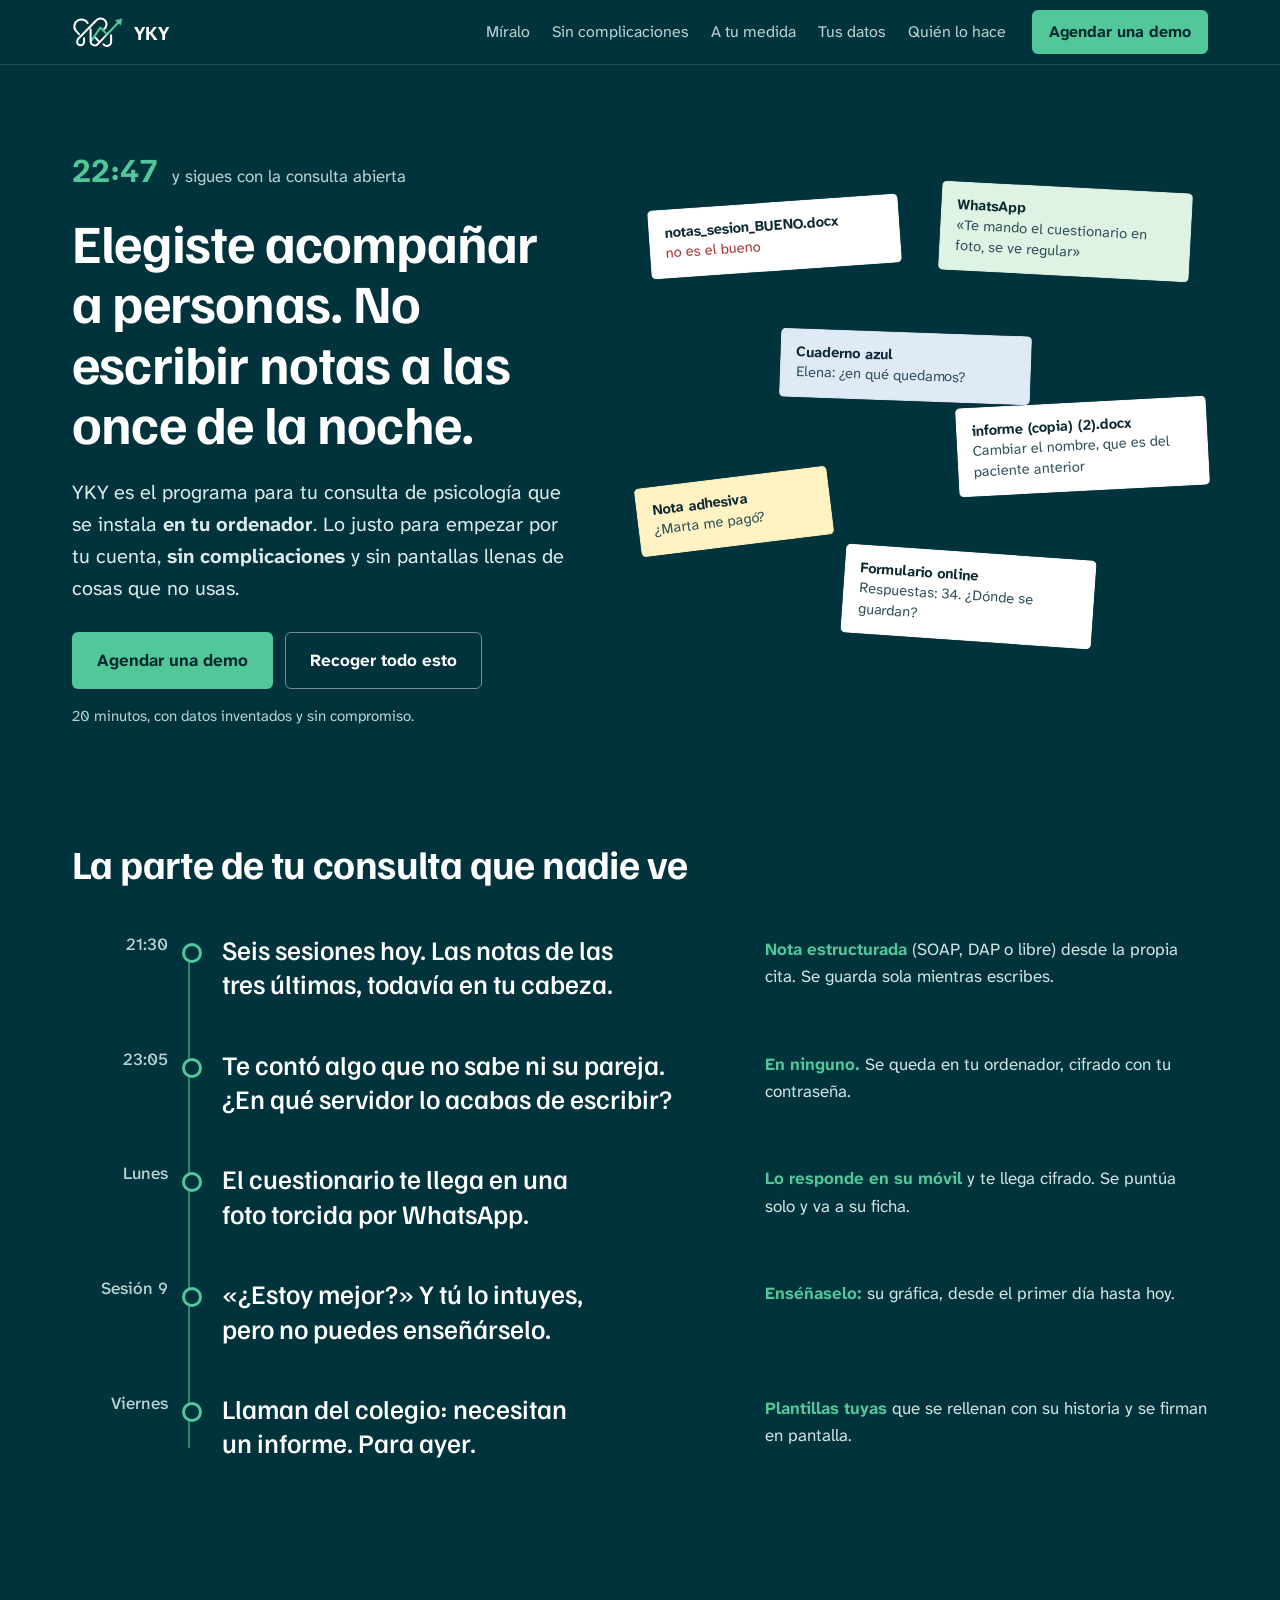
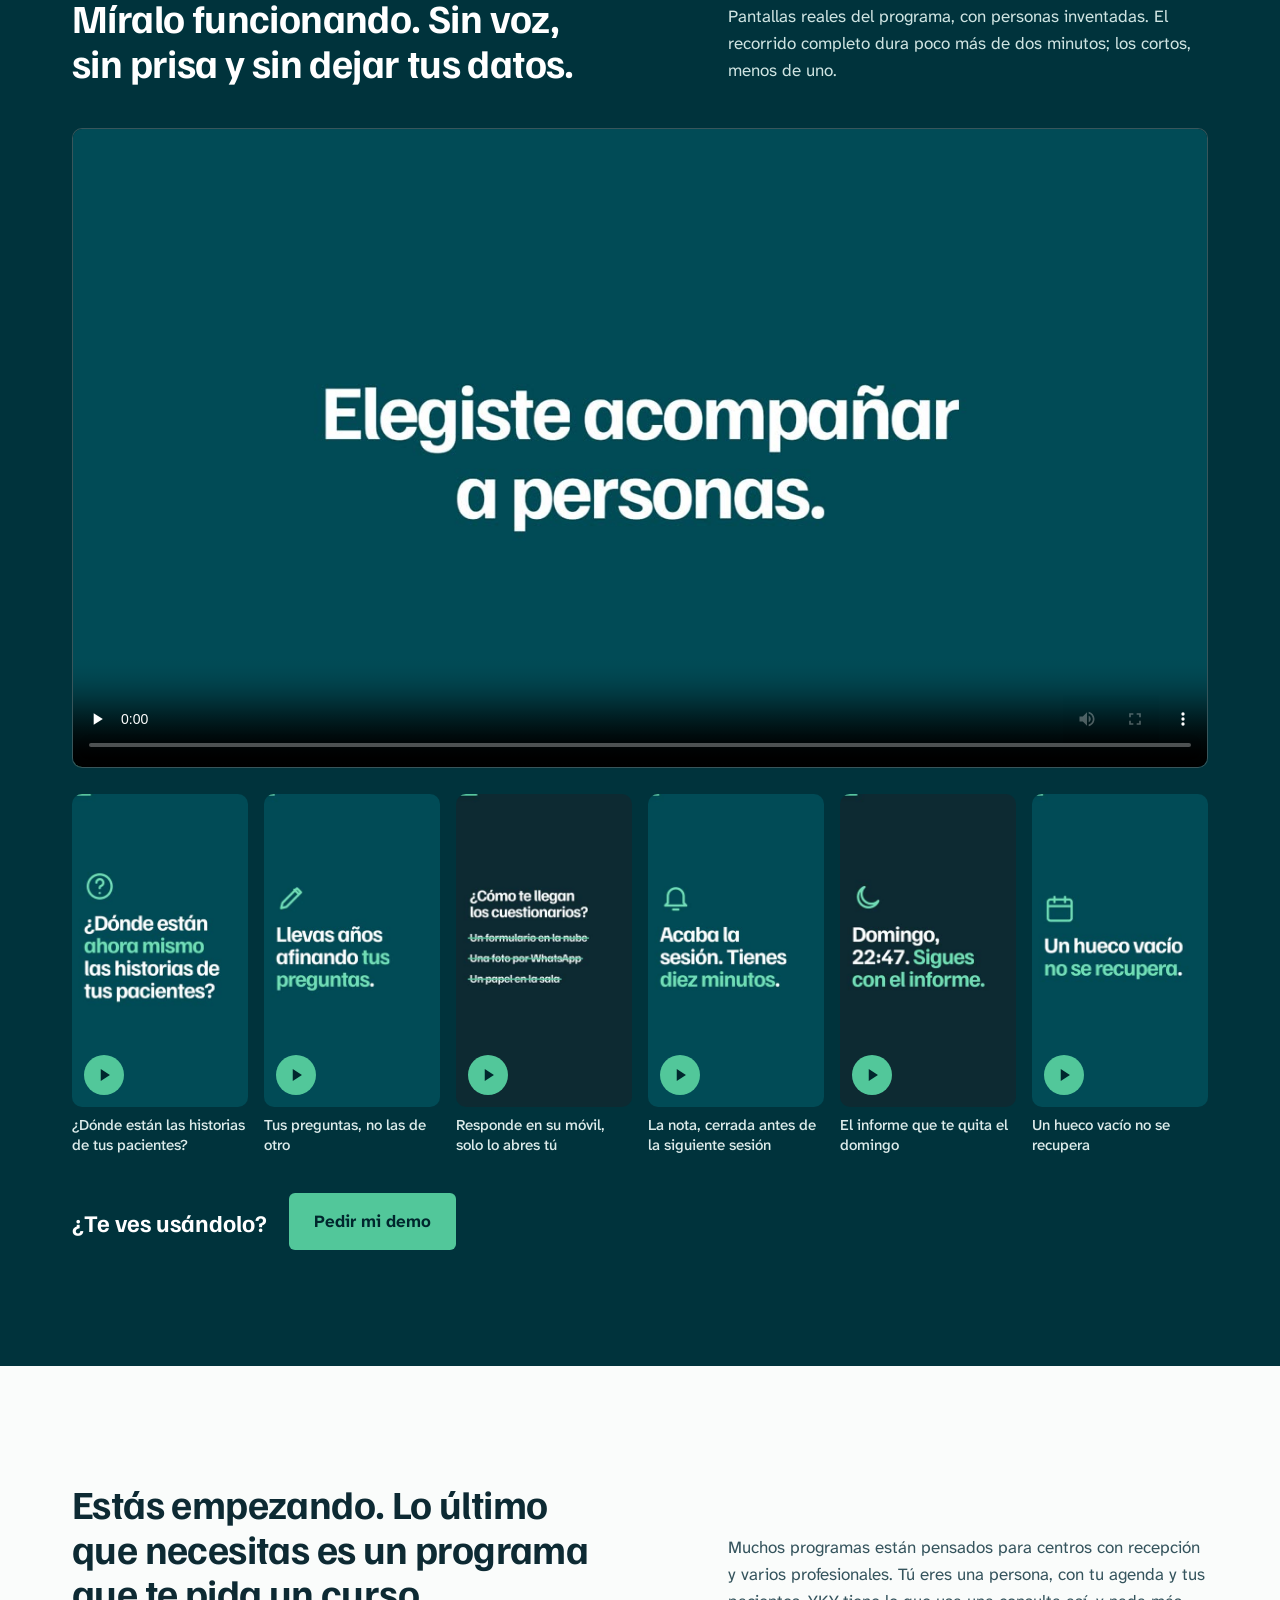
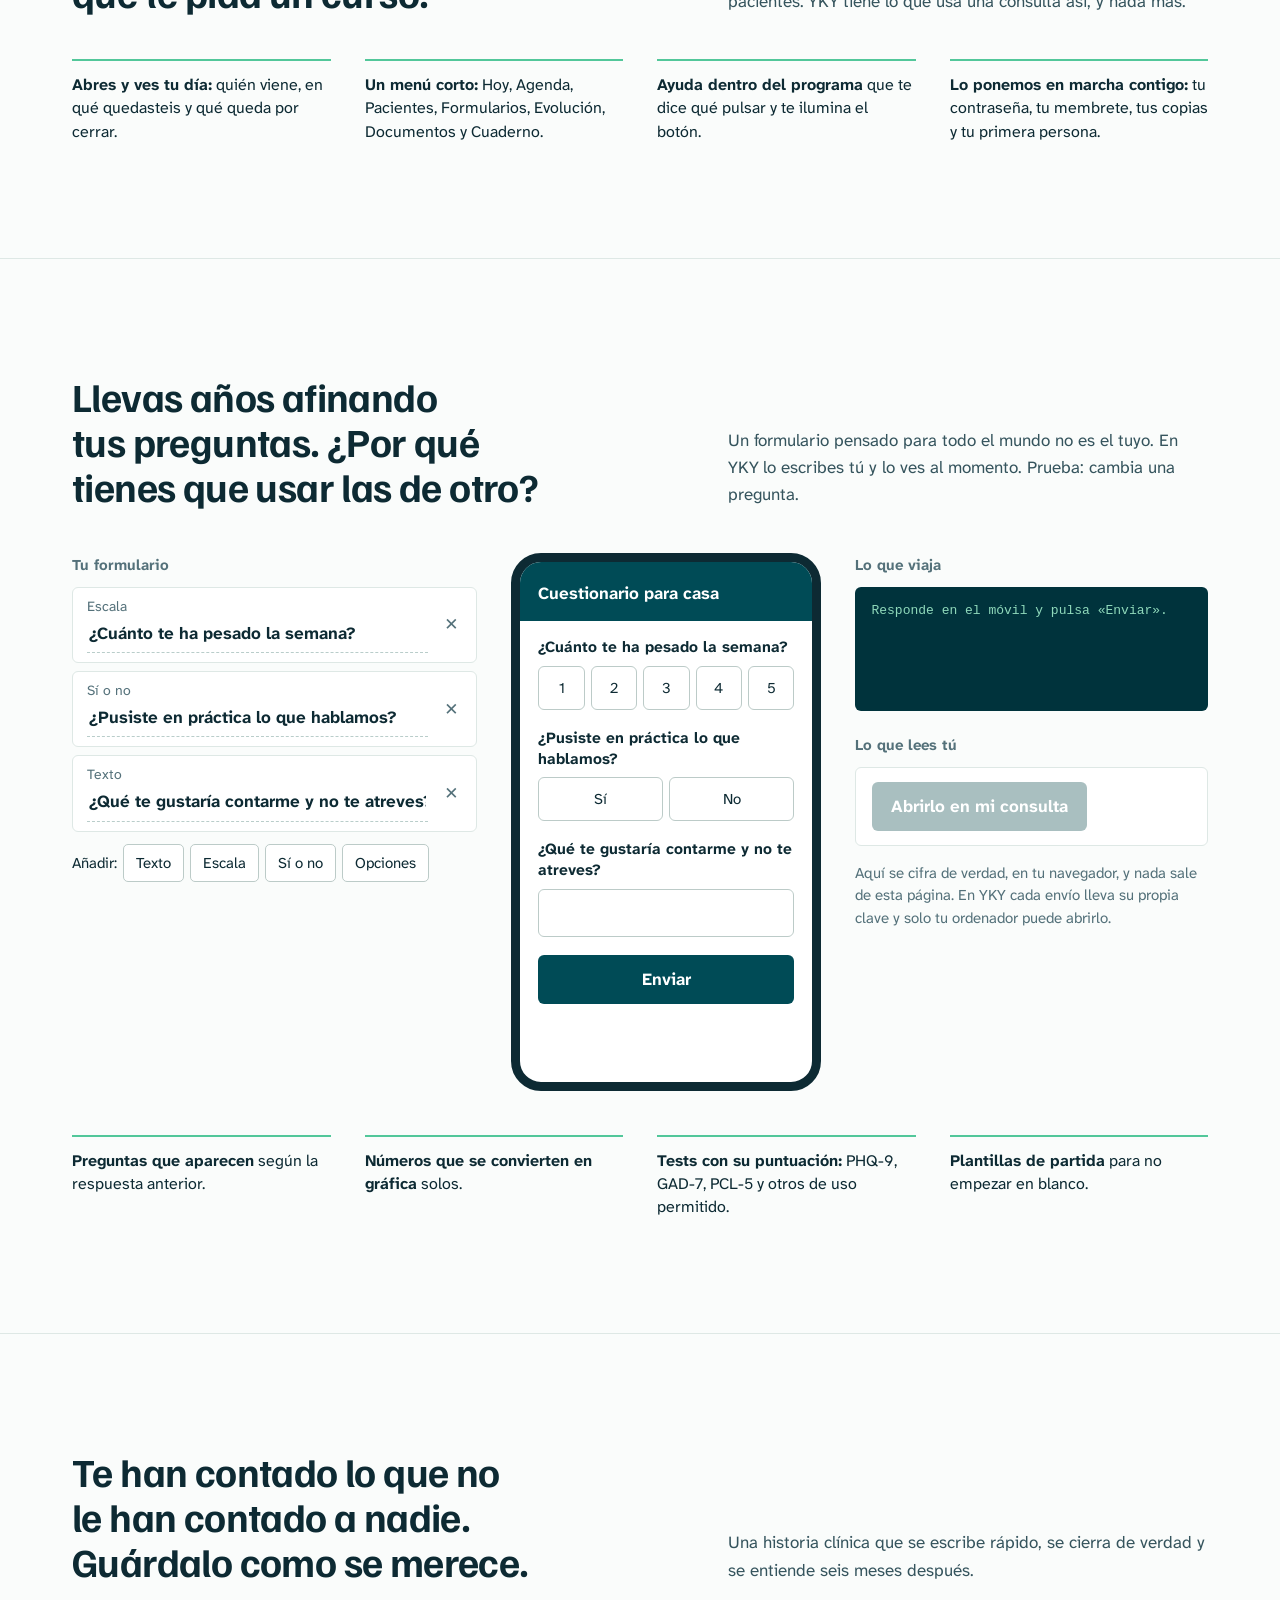
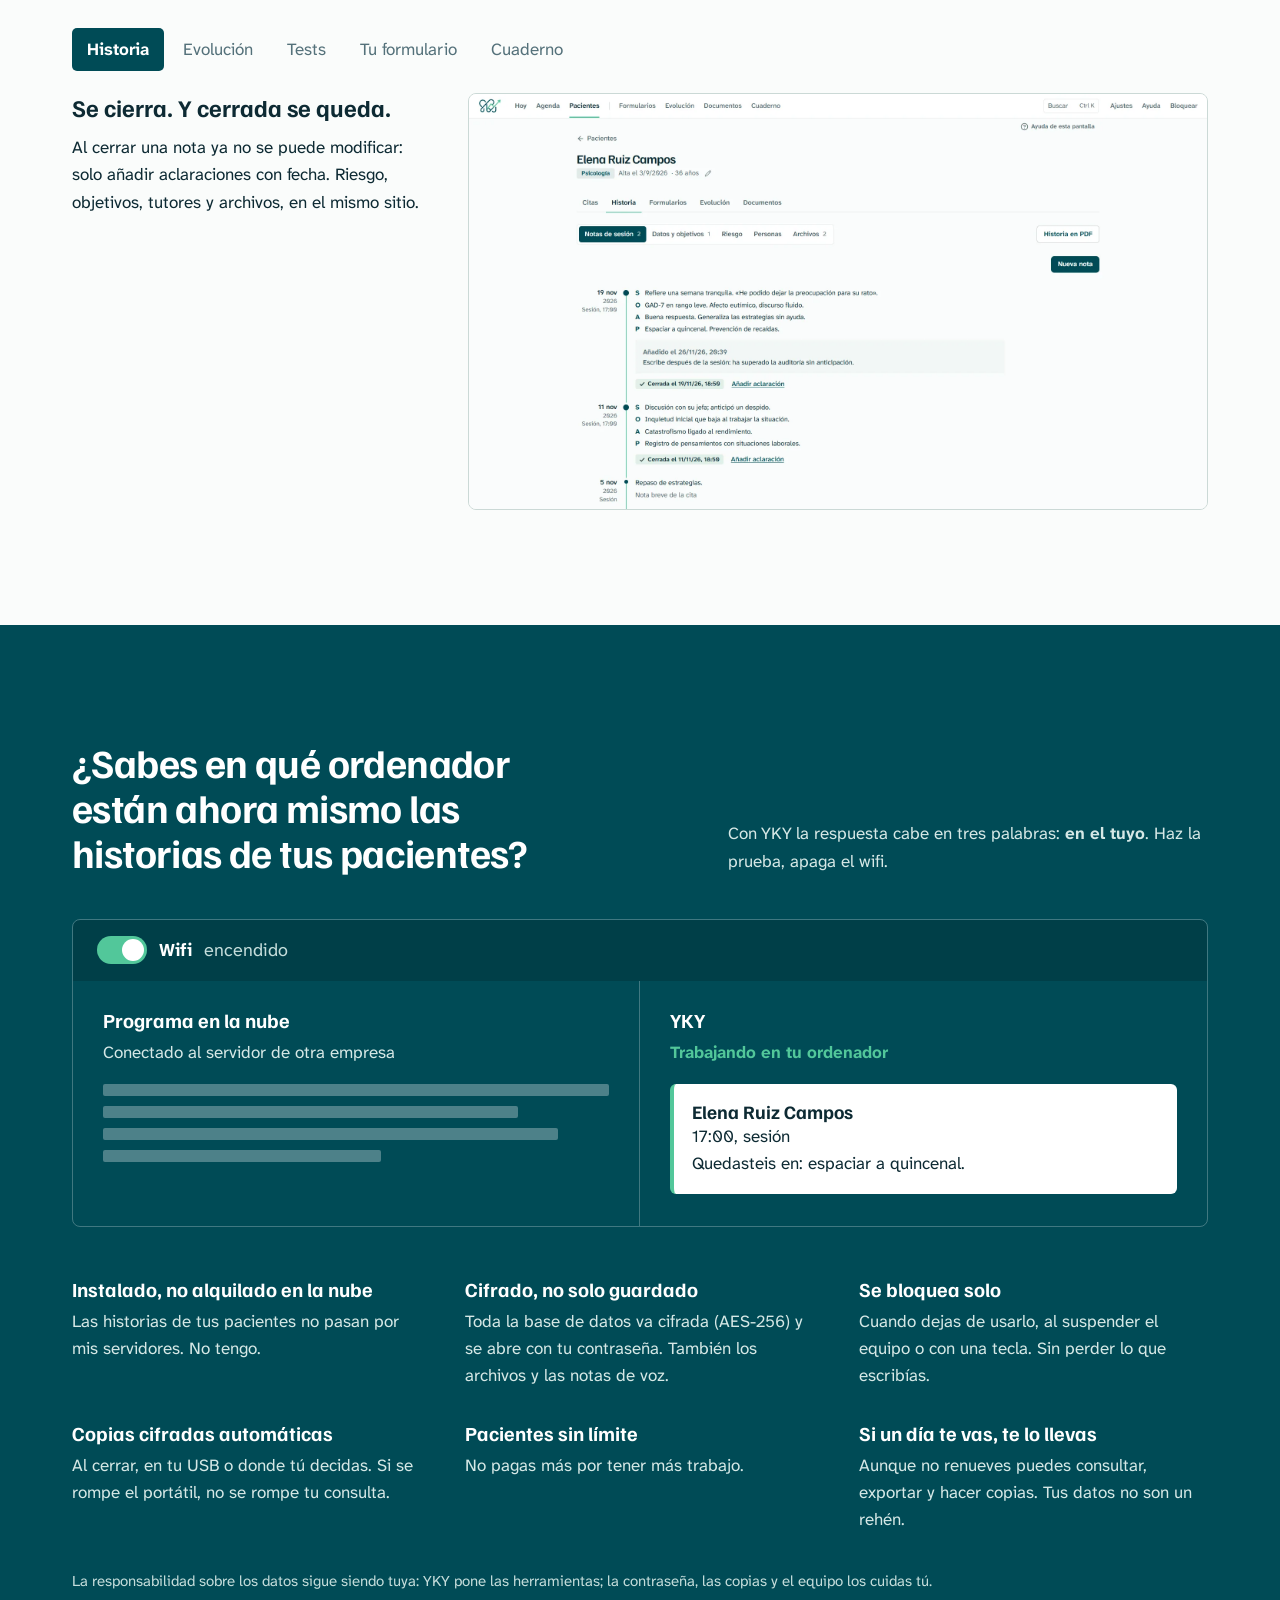
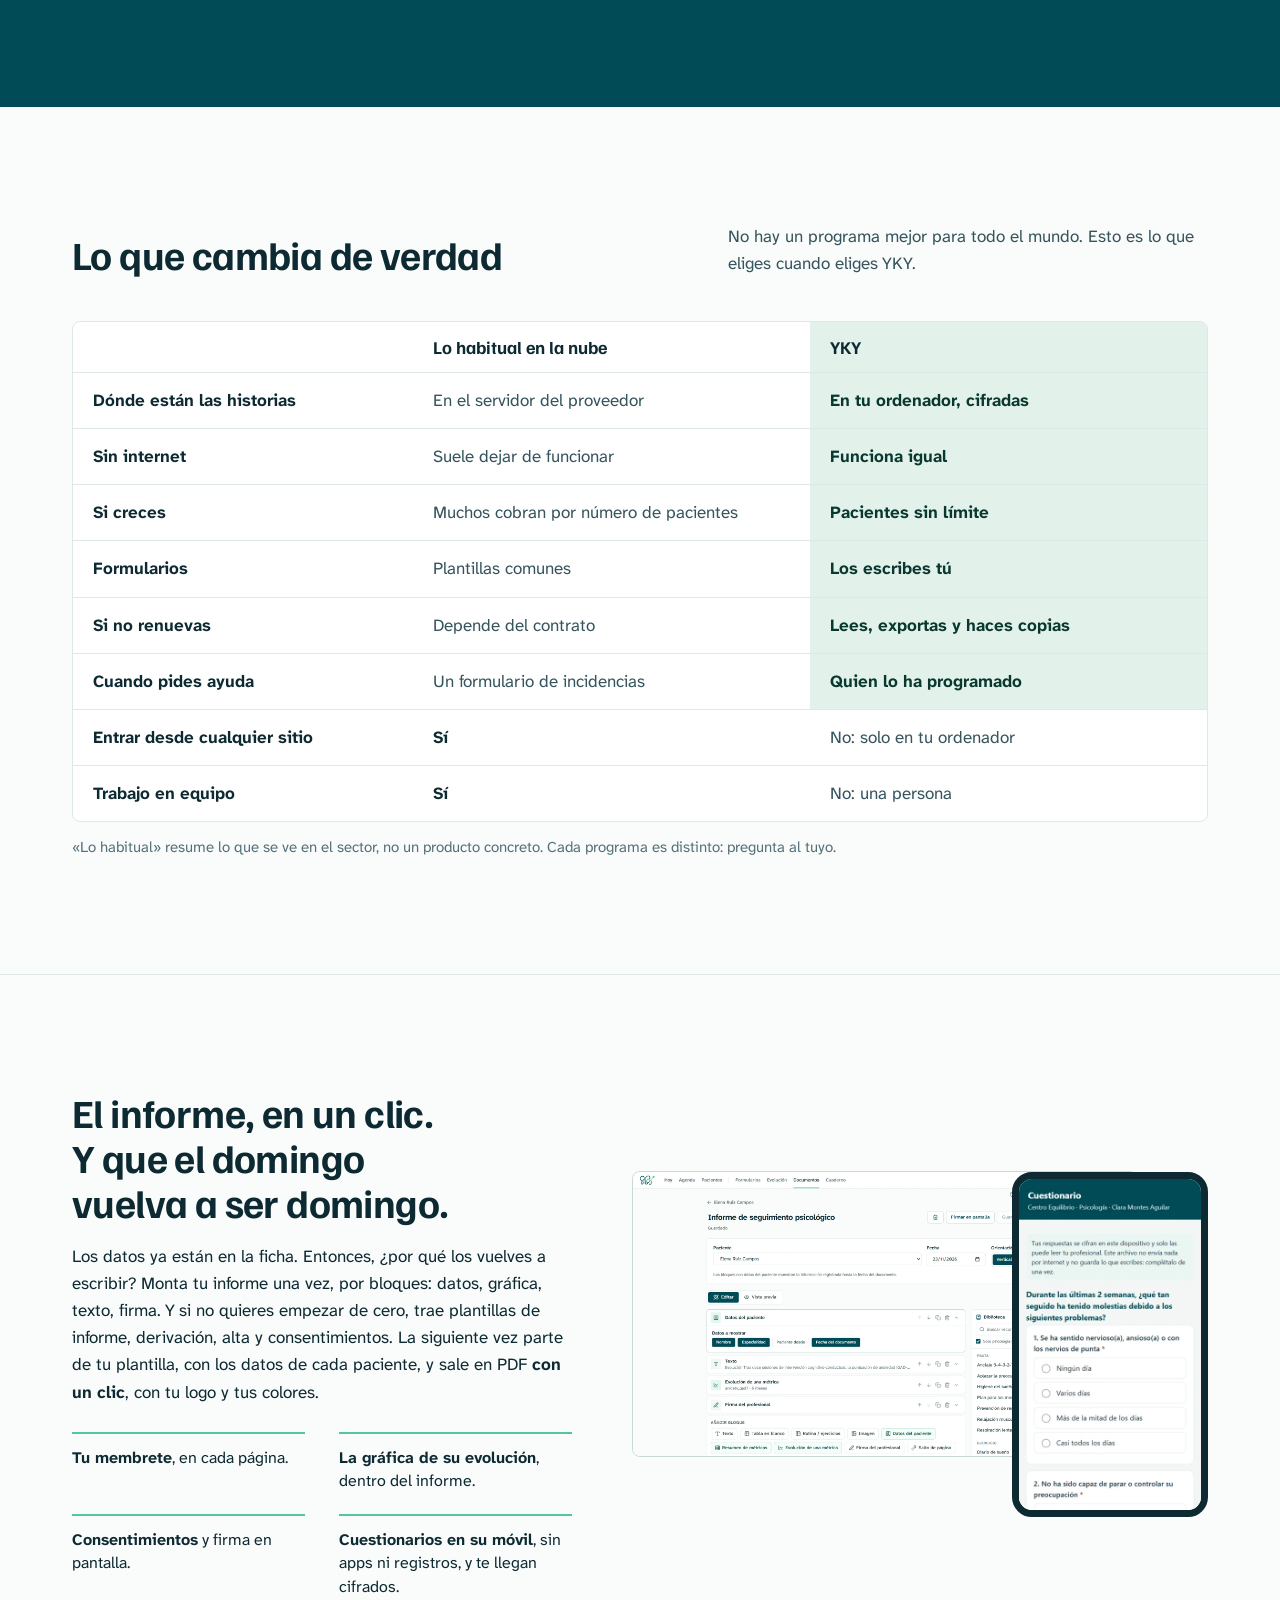
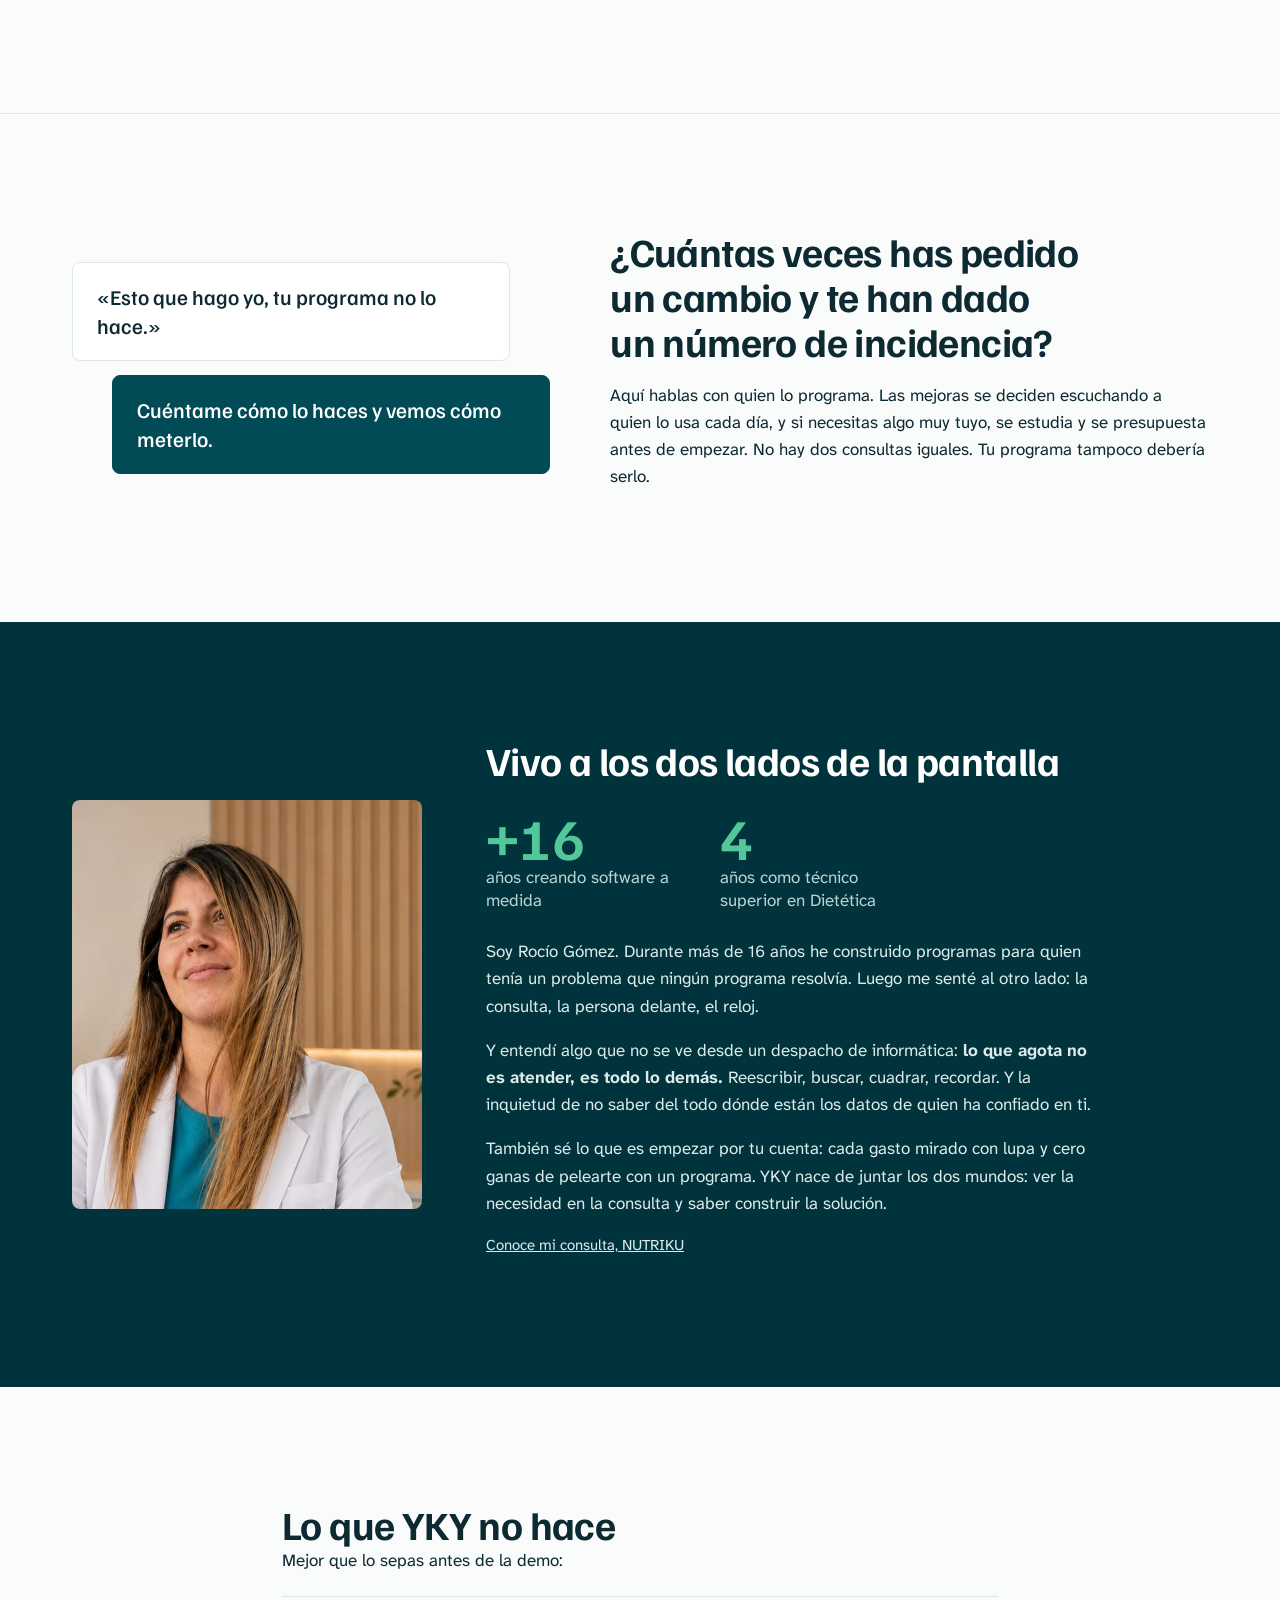
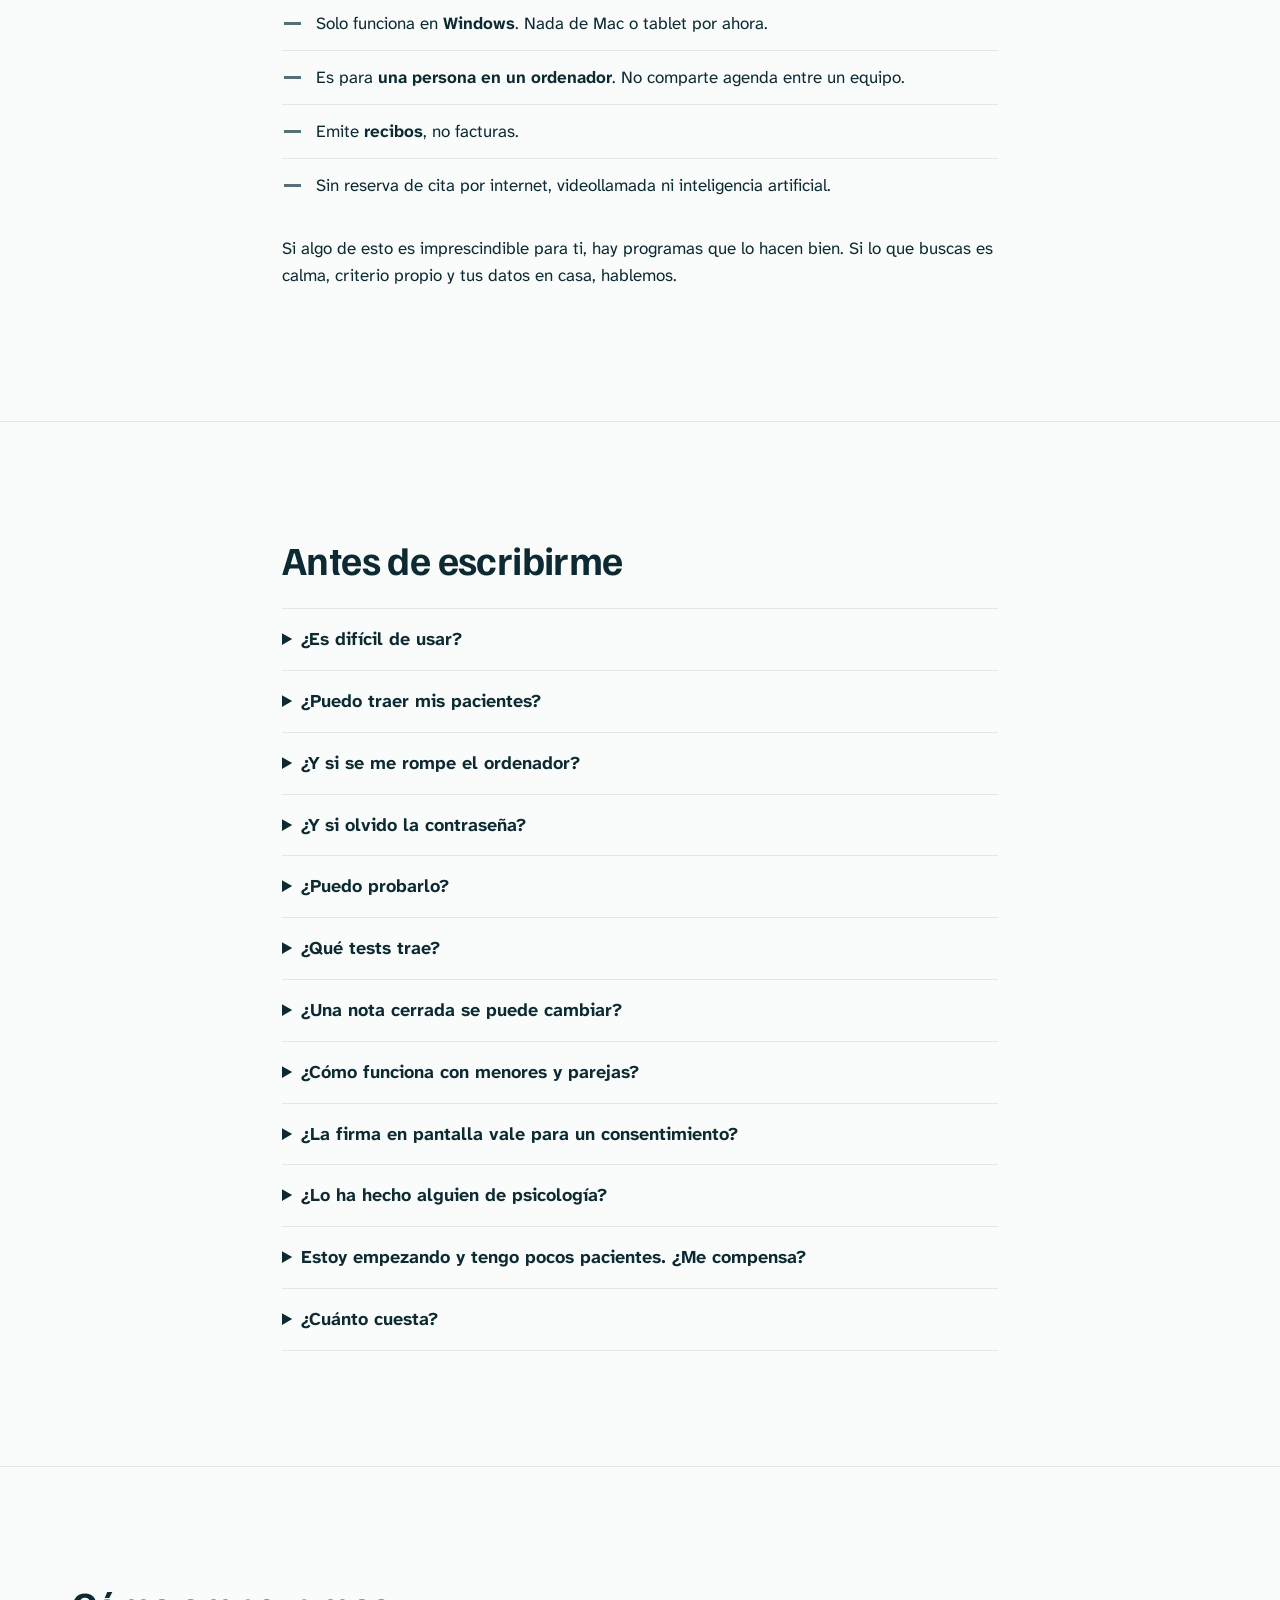
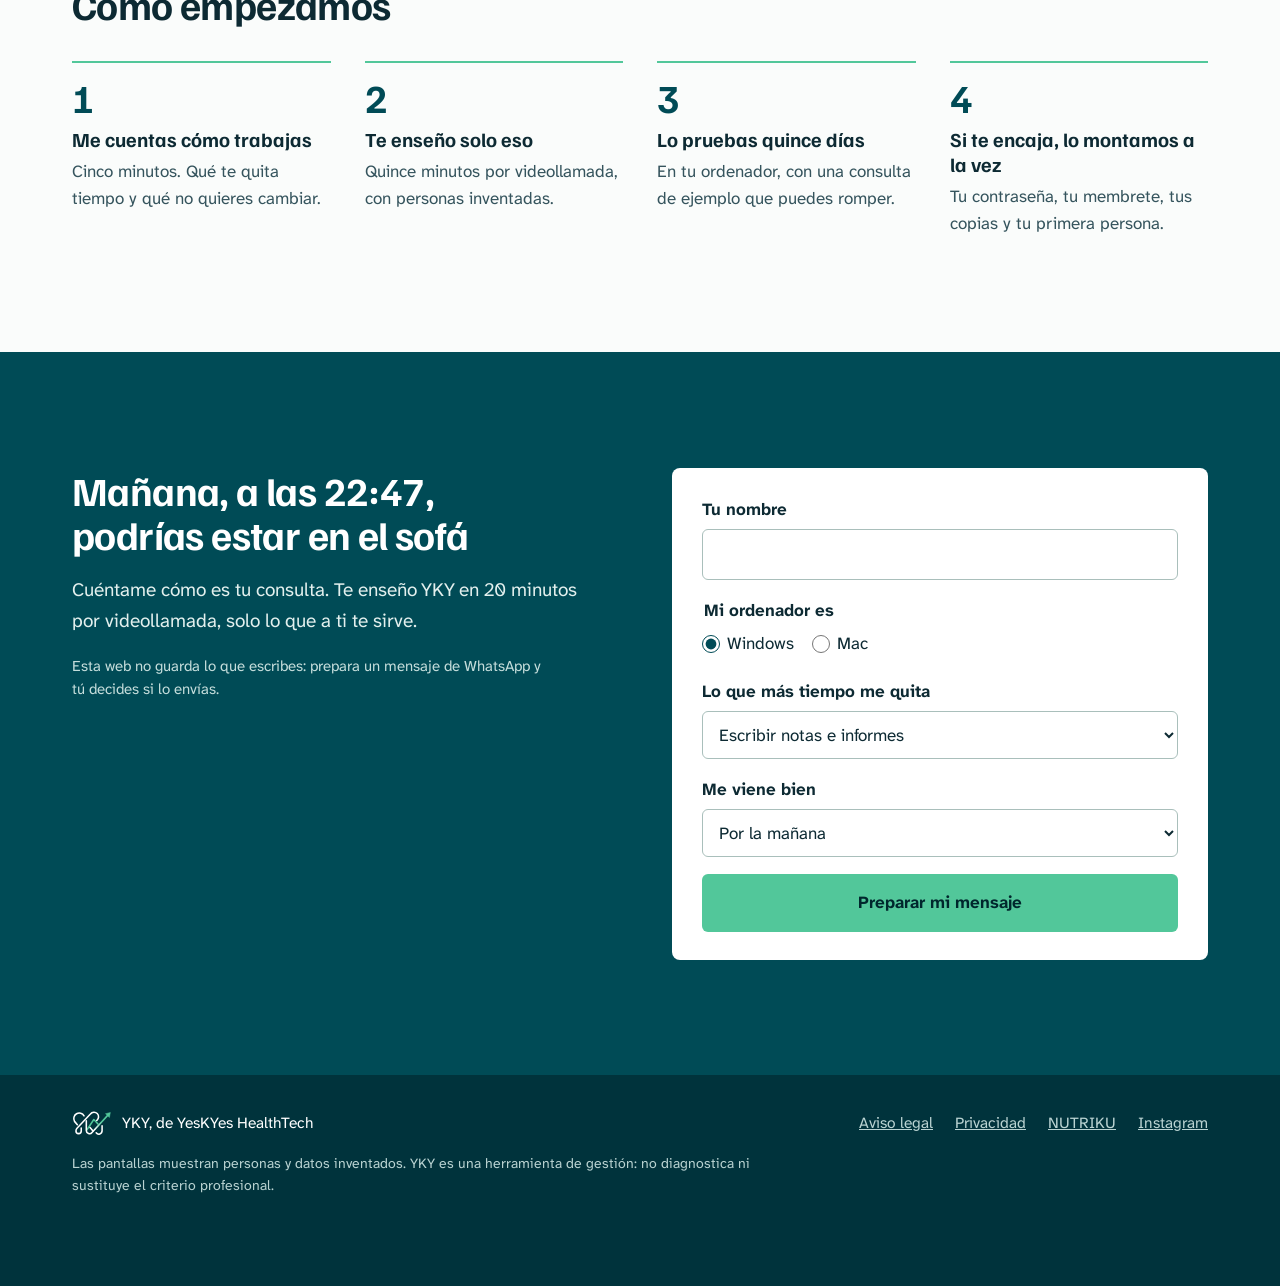
==== index.html @ de382605 "Web de YKY para psicología (oculta a buscadores hasta validarla) Co-Authored-By: Claude Opus 5.5 <no" ====
<!doctype html>
<html lang="es" data-esp="psicologia">
<head>
<meta charset="utf-8">
<meta name="viewport" content="width=device-width, initial-scale=1, viewport-fit=cover">
<title>YKY · Programa sencillo para tu consulta de psicología, en tu ordenador</title>
<meta name="description" content="Para psicólogas y psicólogos que empiezan su consulta por su cuenta: agenda, historia clínica, tests, cuestionarios para casa e informes, sin complicaciones. Cifrado en tu ordenador, sin nube. Mira los vídeos y pide una demo.">
<meta name="robots" content="noindex,nofollow"><!-- Quitar al publicar -->
<meta name="theme-color" content="#00333C">
<meta property="og:type" content="website">
<meta property="og:locale" content="es_ES">
<meta property="og:title" content="Elegiste acompañar a personas. No escribir notas a las once de la noche.">
<meta property="og:description" content="El programa sencillo para tu consulta de psicología: en tu ordenador, cifrado y sin nube.">
<meta property="og:image" content="https://yky.nutriku.com/img/compartir.png">
<meta property="og:image:width" content="1200"><meta property="og:image:height" content="630">
<meta name="twitter:card" content="summary_large_image">
<link rel="icon" href="img/icono.svg">
<link rel="preload" href="fonts/familjen.woff2" as="font" type="font/woff2" crossorigin>
<link rel="stylesheet" href="estilo.css">
</head>
<body>
<a class="salta" href="#contenido">Ir al contenido</a>

<header class="barra">
  <div class="ancho">
    <a class="marca" href="#inicio" aria-label="YKY, inicio"><img src="img/marca-clara.svg" alt="" width="52" height="31"><span>YKY</span></a>
    <nav aria-label="Secciones"><a href="#videos">Míralo</a><a href="#sencillo">Sin complicaciones</a><a href="#formularios">A tu medida</a><a href="#datos">Tus datos</a><a href="#quien">Quién lo hace</a></nav>
    <a class="boton menta" href="#demo">Agendar una demo</a>
  </div>
</header>

<main id="contenido">

<section class="noche" id="inicio">
  <div class="ancho inicio">
    <div class="inicio-texto">
      <p class="hora"><time>22:47</time> <span>y sigues con la consulta abierta</span></p>
      <h1>Elegiste acompañar a personas. No escribir notas a las once de la noche.</h1>
      <p class="entrada">YKY es el programa para tu consulta de psicología que se instala <strong>en tu ordenador</strong>. Lo justo para empezar por tu cuenta, <strong>sin complicaciones</strong> y sin pantallas llenas de cosas que no usas.</p>
      <div class="acciones"><a class="boton menta grande" href="#demo">Agendar una demo</a><button class="boton linea grande" type="button" id="recoger">Recoger todo esto</button></div>
      <p class="nota">20 minutos, con datos inventados y sin compromiso.</p>
    </div>
    <div class="mesa-noche" id="mesaNoche">
      <div class="papel p1"><b>notas_sesion_BUENO.docx</b><i>no es el bueno</i></div>
      <div class="papel p2"><b>WhatsApp</b>«Te mando el cuestionario en foto, se ve regular»</div>
      <div class="papel p3"><b>Cuaderno azul</b>Elena: ¿en qué quedamos?</div>
      <div class="papel p4"><b>informe (copia) (2).docx</b>Cambiar el nombre, que es del paciente anterior</div>
      <div class="papel p5"><b>Nota adhesiva</b>¿Marta me pagó?</div>
      <div class="papel p6"><b>Formulario online</b>Respuestas: 34. ¿Dónde se guardan?</div>
      <figure class="ventana"><img src="img/hoy.webp" width="1920" height="1080" alt="Pantalla Hoy de YKY: las citas del día, lo último que contó la paciente, en qué quedasteis y lo que queda por cerrar"></figure>
    </div>
  </div>
</section>

<section class="noche dos" id="problemas">
  <div class="ancho">
    <h2>La parte de tu consulta que nadie ve</h2>
    <ol class="hilo" id="hilo"></ol>
  </div>
</section>

<section class="noche dos" id="videos">
  <div class="ancho">
    <div class="cab"><h2>Míralo funcionando. Sin voz, sin prisa y sin dejar tus datos.</h2>
    <p>Pantallas reales del programa, con personas inventadas. El recorrido completo dura poco más de dos minutos; los cortos, menos de uno.</p></div>
    <figure class="cine"><video id="cine" controls playsinline preload="none" poster="video/completo.jpg" src="video/completo.mp4"></video></figure>
    <div class="cortos" id="cortos"></div>
    <p class="pide"><span>¿Te ves usándolo?</span> <a class="boton menta grande" href="#demo">Pedir mi demo</a></p>
  </div>
</section>

<section class="dia" id="sencillo">
  <div class="ancho">
    <div class="cab"><h2>Estás empezando. Lo último que necesitas es un programa que te pida un curso.</h2>
    <p>Muchos programas están pensados para centros con recepción y varios profesionales. Tú eres una persona, con tu agenda y tus pacientes. YKY tiene lo que usa una consulta así, y nada más.</p></div>
    <ul class="hechos"><li><strong>Abres y ves tu día:</strong> quién viene, en qué quedasteis y qué queda por cerrar.</li><li><strong>Un menú corto:</strong> Hoy, Agenda, Pacientes, Formularios, Evolución, Documentos y Cuaderno.</li><li><strong>Ayuda dentro del programa</strong> que te dice qué pulsar y te ilumina el botón.</li><li><strong>Lo ponemos en marcha contigo:</strong> tu contraseña, tu membrete, tus copias y tu primera persona.</li></ul>
  </div>
</section>

<section class="dia borde" id="formularios">
  <div class="ancho">
    <div class="cab"><h2>Llevas años afinando tus preguntas. ¿Por qué tienes que usar las de otro?</h2>
    <p>Un formulario pensado para todo el mundo no es el tuyo. En YKY lo escribes tú y lo ves al momento. Prueba: cambia una pregunta.</p></div>
    <div class="taller">
      <div class="editor">
        <p class="rotulo">Tu formulario</p>
        <div id="campos"></div>
        <div class="anadir"><span>Añadir:</span><button type="button" data-tipo="texto">Texto</button><button type="button" data-tipo="escala">Escala</button><button type="button" data-tipo="sino">Sí o no</button><button type="button" data-tipo="opciones">Opciones</button></div>
      </div>
      <div class="movil"><div class="movil-in"><p class="movil-cab">Cuestionario para casa</p><form id="previa"></form></div></div>
      <div class="codigo">
        <p class="rotulo">Lo que viaja</p>
        <pre id="cifrado" aria-live="polite">Responde en el móvil y pulsa «Enviar».</pre>
        <p class="rotulo">Lo que lees tú</p>
        <div id="abierto" class="abierto"></div>
        <p class="nota">Aquí se cifra de verdad, en tu navegador, y nada sale de esta página. En YKY cada envío lleva su propia clave y solo tu ordenador puede abrirlo.</p>
      </div>
    </div>
    <ul class="hechos"><li><strong>Preguntas que aparecen</strong> según la respuesta anterior.</li><li><strong>Números que se convierten en gráfica</strong> solos.</li><li><strong>Tests con su puntuación:</strong> PHQ-9, GAD-7, PCL-5 y otros de uso permitido.</li><li><strong>Plantillas de partida</strong> para no empezar en blanco.</li></ul>
  </div>
</section>

<section class="dia borde solo" id="nutricion" data-para="nutricion" hidden>
  <div class="ancho">
    <div class="cab"><h2>En esa casa se cocina una vez. Tu pauta no puede exigir cuatro cenas.</h2>
    <p>Por buena que sea, si obliga a cocinar aparte, dura dos semanas. YKY hace el menú para quien tienes delante <em>y para quien se sienta a su mesa</em>. Quita y pon comensales.</p></div>
    <div class="mesa">
      <div class="mesa-izq">
        <div class="platos" id="platos" role="tablist" aria-label="Cena"></div>
        <h3 id="platoNombre"></h3>
        <div id="comensales" class="comensales"></div>
      </div>
      <div class="mesa-der"><p class="rotulo">Hay que preparar</p><p class="total" id="total" aria-live="polite"></p><ul id="compra" class="compra"></ul><p class="nota">Raciones calculadas por YKY en la consulta de demostración. La variante cambia solo la proteína.</p></div>
    </div>
    <div class="pestanas" data-grupo="nutri"></div>
  </div>
</section>

<section class="dia borde solo" id="psicologia" data-para="psicologia">
  <div class="ancho">
    <div class="cab"><h2>Te han contado lo que no le han contado a nadie. Guárdalo como se merece.</h2>
    <p>Una historia clínica que se escribe rápido, se cierra de verdad y se entiende seis meses después.</p></div>
    <div class="pestanas" data-grupo="psico"></div>
  </div>
</section>

<section class="sello" id="datos">
  <div class="ancho">
    <div class="cab"><h2>¿Sabes en qué ordenador están ahora mismo las historias de tus pacientes?</h2>
    <p>Con YKY la respuesta cabe en tres palabras: <strong>en el tuyo</strong>. Haz la prueba, apaga el wifi.</p></div>
    <div class="wifi" id="wifi" data-on="1">
      <button type="button" role="switch" aria-checked="true" id="interruptor"><span class="pal"></span><b>Wifi</b> <em>encendido</em></button>
      <div class="lados">
        <div class="lado nube"><h3>Programa en la nube</h3><p class="estado on">Conectado al servidor de otra empresa</p><p class="estado off">Sin conexión. Vuelve a intentarlo más tarde.</p><div class="renglones"><i></i><i></i><i></i><i></i></div></div>
        <div class="lado yky"><h3>YKY</h3><p class="estado siempre">Trabajando en tu ordenador</p><div class="ficha"><b>Elena Ruiz Campos</b><span>17:00, sesión</span><span>Quedasteis en: espaciar a quincenal.</span></div></div>
      </div>
    </div>
    <dl class="garantias">
      <div><dt>Instalado, no alquilado en la nube</dt><dd>Las historias de tus pacientes no pasan por mis servidores. No tengo.</dd></div>
      <div><dt>Cifrado, no solo guardado</dt><dd>Toda la base de datos va cifrada (AES-256) y se abre con tu contraseña. También los archivos y las notas de voz.</dd></div>
      <div><dt>Se bloquea solo</dt><dd>Cuando dejas de usarlo, al suspender el equipo o con una tecla. Sin perder lo que escribías.</dd></div>
      <div><dt>Copias cifradas automáticas</dt><dd>Al cerrar, en tu USB o donde tú decidas. Si se rompe el portátil, no se rompe tu consulta.</dd></div>
      <div><dt>Pacientes sin límite</dt><dd>No pagas más por tener más trabajo.</dd></div>
      <div><dt>Si un día te vas, te lo llevas</dt><dd>Aunque no renueves puedes consultar, exportar y hacer copias. Tus datos no son un rehén.</dd></div>
    </dl>
    <p class="nota">La responsabilidad sobre los datos sigue siendo tuya: YKY pone las herramientas; la contraseña, las copias y el equipo los cuidas tú.</p>
  </div>
</section>

<section class="dia" id="diferencias">
  <div class="ancho">
    <div class="cab"><h2>Lo que cambia de verdad</h2><p>No hay un programa mejor para todo el mundo. Esto es lo que eliges cuando eliges YKY.</p></div>
    <div class="tabla"><table>
      <thead><tr><td></td><th scope="col">Lo habitual en la nube</th><th scope="col" class="si">YKY</th></tr></thead>
      <tbody>
        <tr><th scope="row">Dónde están las historias</th><td>En el servidor del proveedor</td><td class="si">En tu ordenador, cifradas</td></tr>
        <tr><th scope="row">Sin internet</th><td>Suele dejar de funcionar</td><td class="si">Funciona igual</td></tr>
        <tr><th scope="row">Si creces</th><td>Muchos cobran por número de pacientes</td><td class="si">Pacientes sin límite</td></tr>
        <tr><th scope="row">Formularios</th><td>Plantillas comunes</td><td class="si">Los escribes tú</td></tr>
        <tr><th scope="row">Si no renuevas</th><td>Depende del contrato</td><td class="si">Lees, exportas y haces copias</td></tr>
        <tr><th scope="row">Cuando pides ayuda</th><td>Un formulario de incidencias</td><td class="si">Quien lo ha programado</td></tr>
        <tr><th scope="row">Entrar desde cualquier sitio</th><td class="gana">Sí</td><td>No: solo en tu ordenador</td></tr>
        <tr><th scope="row">Trabajo en equipo</th><td class="gana">Sí</td><td>No: una persona</td></tr>
      </tbody>
    </table></div>
    <p class="nota">«Lo habitual» resume lo que se ve en el sector, no un producto concreto. Cada programa es distinto: pregunta al tuyo.</p>
  </div>
</section>

<section class="dia borde" id="informes">
  <div class="ancho partido">
    <div><h2>El informe, en un clic. Y que el domingo vuelva a ser domingo.</h2>
    <p>Los datos ya están en la ficha. Entonces, ¿por qué los vuelves a escribir? Monta tu informe una vez, por bloques: datos, gráfica, texto, firma. Y si no quieres empezar de cero, trae plantillas de informe, derivación, alta y consentimientos. La siguiente vez parte de tu plantilla, con los datos de cada paciente, y sale en PDF <strong>con un clic</strong>, con tu logo y tus colores.</p>
    <ul class="hechos una"><li><strong>Tu membrete</strong>, en cada página.</li><li><strong>La gráfica de su evolución</strong>, dentro del informe.</li><li><strong>Consentimientos</strong> y firma en pantalla.</li><li><strong>Cuestionarios en su móvil</strong>, sin apps ni registros, y te llegan cifrados.</li></ul></div>
    <div class="doble"><figure class="marco"><img loading="lazy" src="img/documento.webp" width="1920" height="1080" alt="Editor de informes de YKY, con bloques de datos, texto, evolución y firma"></figure><figure class="telefono"><img loading="lazy" src="img/movil.webp" width="400" height="728" alt="Cuestionario GAD-7 abierto en el móvil de una paciente ficticia"></figure></div>
  </div>
</section>

<section class="dia borde" id="mejoras">
  <div class="ancho partido inverso">
    <div class="carta"><p>«Esto que hago yo, tu programa no lo hace.»</p><p class="resp">Cuéntame cómo lo haces y vemos cómo meterlo.</p></div>
    <div><h2>¿Cuántas veces has pedido un cambio y te han dado un número de incidencia?</h2>
    <p>Aquí hablas con quien lo programa. Las mejoras se deciden escuchando a quien lo usa cada día, y si necesitas algo muy tuyo, se estudia y se presupuesta antes de empezar. No hay dos consultas iguales. Tu programa tampoco debería serlo.</p></div>
  </div>
</section>

<section class="noche" id="quien">
  <div class="ancho quien">
    <img loading="lazy" src="img/rocio.webp" width="640" height="747" alt="Rocío Gómez">
    <div>
      <h2>Vivo a los dos lados de la pantalla</h2>
      <p class="cifras"><span><b>+16</b> años creando software a medida</span><span><b>4</b> años como técnico superior en Dietética</span></p>
      <p>Soy Rocío Gómez. Durante más de 16 años he construido programas para quien tenía un problema que ningún programa resolvía. Luego me senté al otro lado: la consulta, la persona delante, el reloj.</p>
      <p>Y entendí algo que no se ve desde un despacho de informática: <strong>lo que agota no es atender, es todo lo demás.</strong> Reescribir, buscar, cuadrar, recordar. Y la inquietud de no saber del todo dónde están los datos de quien ha confiado en ti.</p>
      <p>También sé lo que es empezar por tu cuenta: cada gasto mirado con lupa y cero ganas de pelearte con un programa. YKY nace de juntar los dos mundos: ver la necesidad en la consulta y saber construir la solución.</p>
      <p class="nota"><a href="https://nutriku.com/" target="_blank" rel="noopener">Conoce mi consulta, NUTRIKU</a></p>
    </div>
  </div>
</section>

<section class="dia" id="limites">
  <div class="ancho estrecho">
    <h2>Lo que YKY no hace</h2>
    <p>Mejor que lo sepas antes de la demo:</p>
    <ul class="noes"><li>Solo funciona en <strong>Windows</strong>. Nada de Mac o tablet por ahora.</li><li>Es para <strong>una persona en un ordenador</strong>. No comparte agenda entre un equipo.</li><li>Emite <strong>recibos</strong>, no facturas.</li><li>Sin reserva de cita por internet, videollamada ni inteligencia artificial.</li></ul>
    <p>Si algo de esto es imprescindible para ti, hay programas que lo hacen bien. Si lo que buscas es calma, criterio propio y tus datos en casa, hablemos.</p>
  </div>
</section>

<section class="dia borde" id="preguntas">
  <div class="ancho estrecho">
    <h2>Antes de escribirme</h2>
    <details><summary>¿Es difícil de usar?</summary><p>Trae dentro una ayuda que responde a tus preguntas y te ilumina el botón que toca. Y la puesta en marcha la hacemos a la vez.</p></details>
    <details><summary>¿Puedo traer mis pacientes?</summary><p>Sí, desde Excel u otro programa que exporte a CSV.</p></details>
    <details><summary>¿Y si se me rompe el ordenador?</summary><p>Instalas YKY en otro, te activo la licencia, restauras tu copia y sigues. Por eso las copias se hacen solas al cerrar.</p></details>
    <details><summary>¿Y si olvido la contraseña?</summary><p>Al crearla recibes una clave de recuperación para imprimir y guardar. No hay puerta trasera: yo tampoco puedo entrar.</p></details>
    <details><summary>¿Puedo probarlo?</summary><p>Sí. Incluye una consulta de ejemplo con pacientes inventados que puedes tocar sin miedo durante 15 días.</p></details>
    <details class="solo" data-para="psicologia"><summary>¿Qué tests trae?</summary><p>PHQ-9, GAD-7, PCL-5, PC-PTSD-5 y la escala de Rosenberg, con su puntuación. Solo los que tienen permiso de uso. Puedes crear los tuyos, con subescalas, ítems inversos y avisos.</p></details>
    <details class="solo" data-para="psicologia"><summary>¿Una nota cerrada se puede cambiar?</summary><p>No. Al cerrarla queda fija y después solo se añaden aclaraciones con su fecha.</p></details>
    <details class="solo" data-para="psicologia"><summary>¿Cómo funciona con menores y parejas?</summary><p>Cada ficha guarda a sus tutores, su pareja u otros profesionales, con sus consentimientos. Si es menor y falta registrar el de un tutor, te avisa. El aviso es orientativo: el criterio es tuyo.</p></details>
    <details class="solo" data-para="psicologia"><summary>¿La firma en pantalla vale para un consentimiento?</summary><p>Es una firma electrónica simple: guarda el trazo, la fecha y una huella del documento. Los textos incluidos son orientativos; revísalos con tu colegio o asesoría.</p></details>
    <details class="solo" data-para="psicologia"><summary>¿Lo ha hecho alguien de psicología?</summary><p>No. Lo programo yo, técnico superior en Dietética y con más de 16 años de software a medida. La parte de psicología la quiero afinar con quien la ejerce: si ves algo que no encaja, me ayuda saberlo.</p></details>
    <details><summary>Estoy empezando y tengo pocos pacientes. ¿Me compensa?</summary><p>Está pensado para eso: lo montas una vez y crece contigo, sin pagar más por tener más pacientes. Y si un día lo dejas, tus datos siguen siendo tuyos.</p></details>
    <details><summary>¿Cuánto cuesta?</summary><p>Es una licencia anual según lo que uses, con pacientes ilimitados. Te doy el precio exacto en la demo, sin letra pequeña.</p></details>
  </div>
</section>

<section class="dia borde" id="pasos">
  <div class="ancho">
    <h2>Cómo empezamos</h2>
    <ol class="pasos"><li><b>Me cuentas cómo trabajas</b><span>Cinco minutos. Qué te quita tiempo y qué no quieres cambiar.</span></li><li><b>Te enseño solo eso</b><span>Quince minutos por videollamada, con personas inventadas.</span></li><li><b>Lo pruebas quince días</b><span>En tu ordenador, con una consulta de ejemplo que puedes romper.</span></li><li><b>Si te encaja, lo montamos a la vez</b><span>Tu contraseña, tu membrete, tus copias y tu primera persona.</span></li></ol>
  </div>
</section>

<section class="sello" id="demo">
  <div class="ancho demo">
    <div><h2>Mañana, a las 22:47, podrías estar en el sofá</h2><p>Cuéntame cómo es tu consulta. Te enseño YKY en 20 minutos por videollamada, solo lo que a ti te sirve.</p><p class="nota">Esta web no guarda lo que escribes: prepara un mensaje de WhatsApp y tú decides si lo envías.</p></div>
    <form id="formDemo" novalidate>
      <label>Tu nombre<input name="nombre" autocomplete="given-name" required></label>
      <input type="hidden" name="esp" value="psicología">
      <fieldset><legend>Mi ordenador es</legend><label class="op"><input type="radio" name="so" value="Windows" checked>Windows</label><label class="op"><input type="radio" name="so" value="Mac">Mac</label></fieldset>
      <p class="aviso" id="avisoMac" hidden>Hoy YKY no funciona en Mac. Si me escribes, te aviso cuando lo haga.</p>
      <label>Lo que más tiempo me quita<select name="dolor"><option>Escribir notas e informes</option><option>Tests y cuestionarios</option><option>La agenda y los cobros</option><option>Tenerlo todo repartido</option><option>La protección de los datos</option><option>Elegir programa para empezar</option></select></label>
      <label>Me viene bien<select name="cuando"><option>Por la mañana</option><option>A mediodía</option><option>Por la tarde</option></select></label>
      <p class="error" id="errorDemo" role="alert" hidden>Escribe tu nombre para poder saludarte.</p>
      <button class="boton menta grande" type="submit">Preparar mi mensaje</button>
    </form>
  </div>
</section>
</main>

<footer><div class="ancho"><span><img src="img/marca-clara.svg" alt="" width="40" height="24"> YKY, de YesKYes HealthTech</span><nav aria-label="Legal"><a href="aviso-legal.html">Aviso legal</a><a href="privacidad.html">Privacidad</a><a href="https://nutriku.com/" target="_blank" rel="noopener">NUTRIKU</a><a href="https://www.instagram.com/rociogomez_nutriku" target="_blank" rel="noopener">Instagram</a></nav><small>Las pantallas muestran personas y datos inventados. YKY es una herramienta de gestión: no diagnostica ni sustituye el criterio profesional.</small></div></footer>
<a class="boton menta fijo" href="#demo">Agendar una demo</a>
<script type="application/ld+json">{"@context":"https://schema.org","@type":"SoftwareApplication","name":"YKY","applicationCategory":"BusinessApplication","operatingSystem":"Windows","description":"Programa de escritorio para consultas de psicología: historia clínica, tests, cuestionarios para casa, agenda, evolución e informes, con los datos cifrados en el ordenador de quien lo usa.","author":{"@type":"Person","name":"Rocío Gómez","jobTitle":"Técnico superior en Dietética y desarrolladora de software"}}</script>
<script src="web.js"></script>
</body>
</html>
---- estilo.css ----
/* Web de YKY. Sin dependencias ni peticiones externas. La página va de la noche (22:47) al día. */
@font-face { font-family: Familjen; src: url(fonts/familjen.woff2) format('woff2'); font-weight: 400 700; font-display: swap; }
@font-face { font-family: Atkinson; src: url(fonts/atkinson.woff2) format('woff2'); font-weight: 200 800; font-display: swap; }
:root { --noche: #00333c; --teal: #004b56; --menta: #52c79a; --tinta: #0d2a33; --papel: #fafcfb; --claro: #f2f7f5; --linea: #dee8e5; --salvia: #e2f1e9; --gris: #54717a; --niebla: #b9d3d2; }
* { box-sizing: border-box; }
html { scroll-behavior: smooth; scroll-padding-top: 76px; }
body { margin: 0; background: var(--papel); color: var(--tinta); font: 400 17px/1.6 Atkinson, 'Segoe UI', system-ui, sans-serif; -webkit-font-smoothing: antialiased; }
h1, h2, h3 { font-family: Familjen, 'Segoe UI', sans-serif; font-weight: 700; line-height: 1.12; letter-spacing: -.015em; text-wrap: balance; margin: 0; }
h1 { font-size: clamp(33px, 4.3vw, 54px); }
h2 { font-size: clamp(27px, 3.2vw, 40px); }
h3 { font-size: 20px; letter-spacing: 0; }
p { margin: 0 0 1em; }
a { color: inherit; }
img { display: block; max-width: 100%; height: auto; }
button, input, select { font: inherit; color: inherit; }
:focus-visible { outline: 3px solid var(--menta); outline-offset: 3px; border-radius: 4px; }
[hidden] { display: none !important; }
.ancho { max-width: 1180px; margin: 0 auto; padding: 0 max(22px, env(safe-area-inset-left)); }
.estrecho { max-width: 760px; }
.salta { position: absolute; left: -999px; } .salta:focus { left: 12px; top: 12px; z-index: 99; background: #fff; padding: 10px; }
section { padding: clamp(68px, 9vw, 116px) 0; }
.nota { font-size: 15px; line-height: 1.5; }

.boton { display: inline-block; border: 1.5px solid transparent; border-radius: 6px; padding: 10px 18px; font-weight: 700; text-decoration: none; cursor: pointer; background: none; transition: background .18s, border-color .18s, color .18s; }
.boton.grande { padding: 14px 24px; }
.menta { background: var(--menta); color: #00272d; } .menta:hover { background: #74d6b1; }
.oscuro { background: var(--teal); color: #fff; } .oscuro:hover { background: var(--noche); } .oscuro:disabled { background: #a9bfc0; cursor: default; }
.boton.linea { border-color: rgba(255, 255, 255, .45); color: #fff; } .boton.linea:hover { border-color: #fff; background: rgba(255, 255, 255, .08); }

.barra { position: sticky; top: 0; z-index: 30; background: var(--noche); color: #fff; border-bottom: 1px solid rgba(255, 255, 255, .12); }
.barra .ancho { display: flex; align-items: center; gap: 26px; min-height: 64px; }
.marca { display: flex; align-items: center; gap: 10px; text-decoration: none; font: 700 20px Familjen, sans-serif; }
.barra nav { display: flex; gap: 22px; margin-left: auto; } .barra nav a { text-decoration: none; font-size: 16px; color: var(--niebla); } .barra nav a:hover { color: #fff; }
.barra .boton { padding: 8px 16px; font-size: 16px; }
.esp { display: flex; border: 1px solid rgba(255, 255, 255, .28); border-radius: 6px; padding: 2px; }
.esp button { border: 0; background: none; color: var(--niebla); padding: 5px 13px; border-radius: 4px; cursor: pointer; font-size: 15px; }
.esp button[aria-pressed=true] { background: #fff; color: var(--noche); font-weight: 700; }

/* Noche */
.noche { background: var(--noche); color: #fff; }
.noche h1, .noche h2, .sello h2 { color: #fff; }
.inicio { display: grid; grid-template-columns: minmax(0, 1fr) minmax(0, 1.12fr); gap: 56px; align-items: center; min-height: min(640px, calc(100vh - 220px)); }
#inicio { padding: 52px 0 64px; }
.hora { display: flex; align-items: baseline; gap: 14px; color: var(--niebla); margin-bottom: 22px; }
.hora time { font: 700 34px Familjen, sans-serif; color: var(--menta); font-variant-numeric: tabular-nums; }
.entrada { font-size: 20px; color: #dcebea; max-width: 34em; margin: 22px 0 28px; }
.acciones { display: flex; flex-wrap: wrap; gap: 12px; } .inicio .nota { color: var(--niebla); margin: 16px 0 0; }
.mesa-noche { position: relative; aspect-ratio: 1.14; }
.papel { position: absolute; width: 44%; padding: 13px 15px; border-radius: 5px; background: #fff; color: #31505a; font-size: 14.5px; line-height: 1.4; border: 1px solid rgba(0, 0, 0, .06); transition: transform .9s cubic-bezier(.6, 0, .2, 1), opacity .5s .35s; }
.papel b { display: block; color: var(--tinta); font-size: 14.5px; overflow-wrap: anywhere; } .papel i { color: #a33; font-style: normal; }
.p1 { left: 2%; top: 3%; transform: rotate(-4deg); } .p2 { right: 3%; top: 0; transform: rotate(3deg); background: #dff3e4; }
.p3 { left: 25%; top: 29%; transform: rotate(2deg); background: #dfeaf6; z-index: 2; } .p4 { right: 0; top: 43%; transform: rotate(-3deg); }
.p5 { left: 0; top: 58%; width: 34%; transform: rotate(-7deg); background: #fff3c4; } .p6 { left: 36%; top: 73%; transform: rotate(4deg); z-index: 2; }
.ventana { position: absolute; inset: auto -7% auto -2%; top: 50%; margin: 0; transform: translateY(-44%) scale(.94); opacity: 0; border-radius: 8px; overflow: hidden; border: 1px solid rgba(255, 255, 255, .22); transition: transform .8s .35s cubic-bezier(.2, .7, .2, 1), opacity .6s .35s; pointer-events: none; background: #fff; }
.ventana img { width: 100%; }
.ordenado .papel { transform: translate(var(--dx, 0), var(--dy, 0)) scale(.25) rotate(0); opacity: 0; }
.ordenado .p1 { --dx: 60%; --dy: 200%; } .ordenado .p2 { --dx: -60%; --dy: 200%; } .ordenado .p4 { --dx: -70%; } .ordenado .p5 { --dx: 90%; --dy: -40%; } .ordenado .p6 { --dy: -140%; }
.ordenado .ventana { opacity: 1; transform: translateY(-50%); }

.dos { padding-top: 20px; }
.hilo { list-style: none; margin: 46px 0 0; padding: 0; position: relative; }
.hilo::before { content: ''; position: absolute; left: 116px; top: 12px; bottom: 12px; width: 2px; background: var(--menta); opacity: .55; }
.hilo li { display: grid; grid-template-columns: 96px minmax(0, 1.15fr) minmax(0, 1fr); gap: 0 44px; padding: 0 0 46px; position: relative; align-items: start; }
.hilo li:last-child { padding-bottom: 0; }
.hilo li::before { content: ''; position: absolute; left: 110px; top: 11px; width: 14px; height: 14px; border-radius: 50%; background: var(--noche); border: 3px solid var(--menta); }
.hilo time { font: 500 17px/1.5 Atkinson, sans-serif; color: var(--niebla); text-align: right; }
.hilo .dolor { font: 500 clamp(21px, 2.1vw, 27px)/1.28 Familjen, sans-serif; text-wrap: balance; padding-left: 10px; margin: 0; }
.hilo .alivio { margin: 4px 0 0; color: #cfe4e2; } .hilo .alivio b { color: var(--menta); }

/* Día */
.dia { background: var(--papel); } .borde { border-top: 1px solid var(--linea); }
.cab { display: grid; grid-template-columns: minmax(0, 1.25fr) minmax(0, 1fr); gap: 20px 56px; align-items: end; margin-bottom: 44px; } .cab p { margin: 0; color: #35545d; }
.rotulo { font-weight: 700; font-size: 15px; margin: 0 0 10px; color: var(--gris); }
.taller { display: grid; grid-template-columns: minmax(0, 1.15fr) 310px minmax(0, 1fr); gap: 34px; align-items: start; }
.campo { display: grid; grid-template-columns: minmax(0, 1fr) auto; gap: 0 8px; align-items: center; border: 1px solid var(--linea); background: #fff; border-radius: 6px; padding: 9px 10px 9px 14px; margin-bottom: 8px; }
.campo span { font-size: 14px; line-height: 1.3; color: var(--gris); grid-column: 1; } .campo input { grid-column: 1; min-width: 0; width: 100%; border: 0; background: none; font-weight: 700; padding: 5px 2px; border-bottom: 1px dashed #b9cdca; border-radius: 0; } .campo input:focus { outline: 0; border-bottom: 2px solid var(--teal); }
.campo button { grid-column: 2; grid-row: 1 / 3; border: 0; background: none; cursor: pointer; color: var(--gris); padding: 8px; line-height: 1; border-radius: 4px; } .campo button:hover { background: var(--salvia); color: var(--teal); }
.anadir { display: flex; flex-wrap: wrap; gap: 6px; align-items: center; margin-top: 12px; font-size: 15px; } .anadir button { border: 1px solid #bccbc8; background: #fff; border-radius: 5px; padding: 6px 12px; cursor: pointer; } .anadir button:hover { border-color: var(--teal); background: var(--salvia); }
.movil { border: 9px solid var(--tinta); border-radius: 30px; background: #fff; overflow: hidden; } .movil-in { height: 520px; overflow: auto; }
.movil-cab { background: var(--teal); color: #fff; margin: 0; padding: 18px 18px 14px; font-weight: 700; } .movil form { padding: 16px 18px; }
.movil .preg { margin: 0 0 18px; } .movil .preg > b { display: block; font-size: 15.5px; line-height: 1.35; margin-bottom: 8px; overflow-wrap: anywhere; } .movil input[type=text] { width: 100%; border: 1px solid #bccbc8; border-radius: 6px; padding: 9px 10px; }
.esc { display: grid; grid-template-columns: repeat(5, 1fr); gap: 6px; } .esc.dosc { grid-template-columns: 1fr 1fr; } .esc.una { grid-template-columns: 1fr; }
.esc button { border: 1px solid #bccbc8; background: #fff; border-radius: 6px; padding: 9px 4px; cursor: pointer; font-size: 15px; } .esc button[aria-pressed=true] { background: var(--teal); border-color: var(--teal); color: #fff; font-weight: 700; }
.movil .boton { width: 100%; }
.codigo pre { margin: 0 0 22px; background: var(--noche); color: #8fd9bb; border-radius: 6px; padding: 14px 16px; font: 13px/1.5 Consolas, ui-monospace, monospace; white-space: pre-wrap; overflow-wrap: anywhere; min-height: 124px; max-height: 168px; overflow: hidden; }
.abierto { border: 1px solid var(--linea); background: #fff; border-radius: 6px; padding: 14px 16px; min-height: 76px; margin-bottom: 16px; } .abierto dl { margin: 0; } .abierto dt { font-size: 14.5px; color: var(--gris); overflow-wrap: anywhere; } .abierto dd { margin: 0 0 8px; font-weight: 700; overflow-wrap: anywhere; }
.dia .nota { color: var(--gris); }
.hechos { list-style: none; padding: 0; margin: 44px 0 0; display: grid; grid-template-columns: repeat(4, minmax(0, 1fr)); gap: 22px 34px; } .hechos li { border-top: 2px solid var(--menta); padding-top: 12px; font-size: 16px; line-height: 1.45; } .hechos.una { grid-template-columns: 1fr 1fr; margin-top: 26px; }

.mesa { display: grid; grid-template-columns: minmax(0, 1.5fr) minmax(0, 1fr); gap: 0; border: 1px solid var(--linea); border-radius: 8px; background: #fff; overflow: hidden; }
.mesa-izq { padding: 28px 30px; } .mesa-der { padding: 28px 30px; background: var(--claro); border-left: 1px solid var(--linea); } .mesa h3 { font-size: 23px; margin: 18px 0 20px; }
.platos, .tabs { display: flex; flex-wrap: wrap; gap: 4px; } .platos button, .tabs button { border: 1px solid transparent; background: none; border-radius: 5px; padding: 7px 14px; cursor: pointer; color: var(--gris); } .platos button[aria-selected=true], .tabs button[aria-selected=true] { background: var(--teal); color: #fff; font-weight: 700; } .platos button:hover, .tabs button:hover { border-color: var(--linea); }
.com { display: grid; grid-template-columns: 28px minmax(120px, .9fr) minmax(0, 1.4fr) 64px; gap: 14px; align-items: center; padding: 11px 0; border-top: 1px solid var(--linea); cursor: pointer; } .com input { width: 20px; height: 20px; accent-color: var(--teal); margin: 0; }
.com .q b { display: block; line-height: 1.25; } .com .q span { font-size: 14.5px; color: var(--gris); line-height: 1.35; display: block; } .com .barr { height: 12px; background: var(--claro); border-radius: 2px; overflow: hidden; } .com .barr i { display: block; height: 100%; background: var(--teal); width: 0; transition: width .45s; } .com .g { font-weight: 700; text-align: right; font-variant-numeric: tabular-nums; white-space: nowrap; }
.com .cambio { grid-column: 2 / -1; font-size: 15px; color: #0b5a45; margin: -6px 0 0; } .com:not(.on) .q, .com:not(.on) .g, .com:not(.on) .cambio { opacity: .45; }
.total { font: 700 38px/1 Familjen, sans-serif; margin: 0 0 18px; font-variant-numeric: tabular-nums; } .total small { font: 400 16px Atkinson, sans-serif; color: var(--gris); }
.compra { list-style: none; margin: 0 0 20px; padding: 0; } .compra li { display: flex; justify-content: space-between; gap: 16px; padding: 8px 0; border-top: 1px solid var(--linea); } .compra b { font-variant-numeric: tabular-nums; white-space: nowrap; }
.pestanas { margin-top: 52px; } #psicologia .pestanas { margin-top: 0; } .tab-cuerpo { display: grid; grid-template-columns: minmax(0, 1fr) minmax(0, 2.1fr); gap: 44px; align-items: start; margin-top: 22px; } .tab-cuerpo h3 { font-size: 24px; margin-bottom: 12px; line-height: 1.22; }
.marco { margin: 0; border: 1px solid #cbd9d6; border-radius: 8px; overflow: hidden; background: #fff; }

/* Datos */
.sello { background: var(--teal); color: #fff; } .sello .cab p { color: #d5e8e6; } .sello .nota { color: #c4dddb; margin-bottom: 0; }
.wifi { border: 1px solid rgba(255, 255, 255, .25); border-radius: 8px; overflow: hidden; } .wifi > button { width: 100%; border: 0; background: rgba(0, 0, 0, .16); color: #fff; padding: 16px 24px; display: flex; align-items: center; gap: 12px; cursor: pointer; text-align: left; font-size: 18px; } .wifi em { font-style: normal; color: #c4dddb; }
.pal { width: 50px; height: 28px; border-radius: 99px; background: var(--menta); position: relative; transition: background .2s; } .pal::after { content: ''; position: absolute; width: 22px; height: 22px; border-radius: 50%; background: #fff; top: 3px; left: 25px; transition: left .2s; } .wifi[data-on='0'] .pal { background: #7d9ba0; } .wifi[data-on='0'] .pal::after { left: 3px; }
.lados { display: grid; grid-template-columns: 1fr 1fr; } .lado { padding: 28px 30px 32px; min-height: 226px; } .lado h3 { color: #fff; margin-bottom: 8px; } .nube { border-right: 1px solid rgba(255, 255, 255, .25); transition: background .3s; } .estado { margin: 0 0 18px; color: #d5e8e6; } .estado.off { display: none; color: #ffd9a8; font-weight: 700; } [data-on='0'] .estado.on { display: none; } [data-on='0'] .estado.off { display: block; } [data-on='0'] .nube { background: rgba(0, 0, 0, .28); }
.renglones i { display: block; height: 12px; border-radius: 2px; background: rgba(255, 255, 255, .3); margin-bottom: 10px; transition: opacity .3s; } .renglones i:nth-child(2) { width: 82%; } .renglones i:nth-child(3) { width: 90%; } .renglones i:nth-child(4) { width: 55%; } [data-on='0'] .renglones i { opacity: .12; }
.ficha { background: #fff; color: var(--tinta); border-radius: 6px; padding: 16px 18px; border-left: 4px solid var(--menta); } .ficha b { display: block; font: 700 19px Familjen, sans-serif; } .ficha span { display: block; } .siempre { color: var(--menta); font-weight: 700; }
.garantias { display: grid; grid-template-columns: repeat(3, minmax(0, 1fr)); gap: 32px 44px; margin: 50px 0 36px; } .garantias dt { font: 700 20px/1.25 Familjen, sans-serif; margin-bottom: 6px; } .garantias dd { margin: 0; color: #d5e8e6; }

.partido { display: grid; grid-template-columns: minmax(0, 1fr) minmax(0, 1.15fr); gap: 60px; align-items: center; } .partido h2 { margin-bottom: 18px; } .doble { position: relative; padding: 0 70px 60px 0; } .telefono { position: absolute; right: 0; bottom: 0; width: 34%; margin: 0; border: 7px solid var(--tinta); border-radius: 20px; overflow: hidden; background: #fff; }
.inverso { grid-template-columns: minmax(0, .8fr) minmax(0, 1fr); } .carta p { background: #fff; border: 1px solid var(--linea); border-radius: 8px; padding: 20px 24px; font: 500 21px/1.35 Familjen, sans-serif; margin: 0 40px 14px 0; } .carta .resp { background: var(--teal); border-color: var(--teal); color: #fff; margin: 0 0 0 40px; }
.quien { display: grid; grid-template-columns: 350px minmax(0, 1fr); gap: 64px; align-items: center; } .quien img { border-radius: 8px; width: 100%; } .quien p { max-width: 36em; color: #dcebea; } .cifras { display: flex; flex-wrap: wrap; gap: 14px 44px; margin: 26px 0 26px; } .cifras span { max-width: 190px; line-height: 1.35; color: var(--niebla); } .cifras b { display: block; font: 700 58px/1 Familjen, sans-serif; color: var(--menta); }
.noes { padding: 0; list-style: none; margin: 22px 0; } .noes li { padding: 13px 0 13px 34px; border-top: 1px solid var(--linea); position: relative; } .noes li::before { content: ''; position: absolute; left: 2px; top: 25px; width: 17px; height: 3px; background: var(--gris); }
details { border-top: 1px solid var(--linea); } details:last-child { border-bottom: 1px solid var(--linea); } summary { cursor: pointer; padding: 16px 0; font-weight: 700; font-size: 18px; } details p { max-width: 60ch; } #preguntas h2 { margin-bottom: 26px; }
.demo { display: grid; grid-template-columns: minmax(0, 1fr) minmax(0, 1fr); gap: 64px; align-items: start; } .demo > div p { max-width: 32em; margin-top: 18px; font-size: 19px; color: #e3f0ee; } .demo > div .nota { font-size: 15px; color: #c4dddb; }
form#formDemo { background: #fff; color: var(--tinta); border-radius: 8px; padding: 28px 30px; display: grid; gap: 17px; } #formDemo label:not(.op), legend { font-weight: 700; } #formDemo input:not([type=radio]), #formDemo select { width: 100%; margin-top: 6px; border: 1px solid #a9bfbb; border-radius: 6px; padding: 11px 12px; background: #fff; font-weight: 400; } fieldset { border: 0; margin: 0; padding: 0; min-width: 0; } .op { display: inline-flex; gap: 7px; align-items: center; margin: 6px 18px 0 0; } .op input { accent-color: var(--teal); width: 18px; height: 18px; margin: 0; } .aviso { margin: 0; background: #fff3d6; padding: 10px 14px; border-radius: 6px; } .error { margin: 0; color: #a11; font-weight: 700; }
footer { background: var(--noche); color: var(--niebla); padding: 36px 0 90px; font-size: 15.5px; } footer .ancho { display: grid; grid-template-columns: 1fr auto; gap: 16px 30px; align-items: center; } footer span { display: flex; align-items: center; gap: 10px; color: #fff; } footer nav { display: flex; flex-wrap: wrap; gap: 6px 22px; } footer small { grid-column: 1 / -1; font-size: 14px; max-width: 80ch; }
.fijo { display: none; }
.legal { padding-top: 60px; } .legal h1 { font-size: 36px; margin-bottom: 20px; } .legal h2 { font-size: 22px; margin: 30px 0 8px; } mark { background: #ffe7a3; padding: 0 4px; }

/* Vídeos */
#videos .cab p { color: #cfe4e2; }
.cine { margin: 0; border-radius: 10px; overflow: hidden; border: 1px solid rgba(255, 255, 255, .22); background: #00272d; } .cine video { display: block; width: 100%; aspect-ratio: 16 / 9; }
.cortos { display: grid; grid-template-columns: repeat(6, minmax(0, 1fr)); gap: 16px; margin: 26px 0 0; }
.corto { display: grid; gap: 9px; align-content: start; border: 0; padding: 0; background: none; text-align: left; color: #dcebea; cursor: pointer; font-size: 15px; line-height: 1.3; }
.corto span { position: relative; display: block; border-radius: 10px; overflow: hidden; aspect-ratio: 9 / 16; background: #00272d; } .corto img, .corto video { width: 100%; height: 100%; object-fit: cover; display: block; }
.corto span::after { content: ''; position: absolute; left: 12px; bottom: 12px; width: 40px; height: 40px; border-radius: 50%; background: var(--menta) url("data:image/svg+xml,%3Csvg xmlns='http://www.w3.org/2000/svg' viewBox='0 0 24 24'%3E%3Cpath d='M9 6.5v11l8.5-5.5z' fill='%2300272d'/%3E%3C/svg%3E") center / 26px no-repeat; } .corto.viendo span::after { display: none; } .corto:hover b { color: #fff; } .corto b { font-weight: 500; }
.pide { display: flex; flex-wrap: wrap; gap: 14px 22px; align-items: center; margin: 38px 0 0; } .pide span { font: 700 24px Familjen, sans-serif; }

/* Comparación y pasos */
.tabla { overflow-x: auto; border: 1px solid var(--linea); border-radius: 8px; background: #fff; } .tabla table { width: 100%; border-collapse: collapse; min-width: 620px; } .tabla th, .tabla td { text-align: left; padding: 14px 20px; border-top: 1px solid var(--linea); vertical-align: top; } .tabla thead th, .tabla thead td { border-top: 0; font: 700 18px Familjen, sans-serif; } .tabla tbody th { font-weight: 700; width: 30%; } .tabla tbody td { color: #35545d; width: 35%; } .tabla .si { background: var(--salvia); color: var(--tinta); } .tabla tbody td.si { font-weight: 700; color: #08382f; } .tabla .gana { font-weight: 700; color: var(--tinta); } #diferencias .nota { margin: 14px 0 0; }
.pasos { list-style: none; counter-reset: p; margin: 34px 0 0; padding: 0; display: grid; grid-template-columns: repeat(4, minmax(0, 1fr)); gap: 26px 34px; } .pasos li { counter-increment: p; border-top: 2px solid var(--menta); padding-top: 14px; } .pasos li::before { content: counter(p); font: 700 40px/1 Familjen, sans-serif; color: var(--teal); display: block; margin-bottom: 10px; } .pasos b { display: block; font: 700 20px/1.25 Familjen, sans-serif; margin-bottom: 6px; } .pasos span { color: #35545d; }

@media (max-width: 1000px) {
  .barra nav { display: none; } .barra .boton { margin-left: auto; } .inicio, .partido, .quien, .demo, .tab-cuerpo, .mesa { grid-template-columns: minmax(0, 1fr); gap: 38px; } .mesa { gap: 0; } .mesa-der { border-left: 0; border-top: 1px solid var(--linea); } .cab { grid-template-columns: minmax(0, 1fr); } .taller { grid-template-columns: minmax(0, 1fr) 300px; } .codigo { grid-column: 1 / -1; } .garantias, .hechos { grid-template-columns: 1fr 1fr; } .quien img { max-width: 330px; } .mesa-noche { max-width: 620px; width: 100%; } .ventana { right: 0; } .tab-cuerpo { gap: 22px; }
}
@media (max-width: 1000px) { .cortos { grid-template-columns: repeat(6, 190px); overflow-x: auto; scroll-snap-type: x mandatory; margin-right: -22px; padding-right: 22px; } .corto { scroll-snap-align: start; } .pasos { grid-template-columns: 1fr 1fr; } }
@media (max-width: 640px) {
  .pasos { grid-template-columns: minmax(0, 1fr); } .cine { margin: 0 -22px; border-radius: 0; border-width: 1px 0; } .tabla th, .tabla td { padding: 12px 14px; }
  body { font-size: 16.5px; } .barra .boton { display: none; } .barra .ancho { gap: 14px; justify-content: space-between; min-height: 58px; } .esp button { padding: 5px 10px; } #inicio { padding: 34px 0 44px; } .hora { flex-direction: column; gap: 2px; } .entrada { font-size: 18px; } .papel { font-size: 12.5px; padding: 9px 11px; width: 48%; } .papel b { font-size: 12.5px; } .mesa-noche { aspect-ratio: .98; }
  .hilo::before { left: 6px; } .hilo li { grid-template-columns: minmax(0, 1fr); padding-left: 32px; } .hilo li::before { left: 0; top: 6px; } .hilo time { text-align: left; } .hilo .dolor { padding: 0; } .hilo .alivio { margin-top: 10px; }
  .taller, .garantias, .hechos, .hechos.una, .lados { grid-template-columns: minmax(0, 1fr); } .movil { max-width: 320px; margin: 0 auto; width: 100%; } .mesa-izq, .mesa-der, .lado { padding: 22px 20px; } .nube { border-right: 0; border-bottom: 1px solid rgba(255, 255, 255, .25); } .com { grid-template-columns: 24px minmax(0, 1fr) 62px; } .com .barr { grid-column: 2 / -1; grid-row: 2; } .com .cambio { margin: 0; } .lado { min-height: 0; } .doble { padding-right: 40px; } .carta p { margin-right: 0; } .carta .resp { margin-left: 0; } form#formDemo { padding: 22px 20px; } footer .ancho { grid-template-columns: 1fr; }
  .fijo { display: block; position: fixed; left: 16px; right: 16px; bottom: max(14px, env(safe-area-inset-bottom)); text-align: center; z-index: 40; padding: 13px; transition: transform .25s; } .fijo.fuera { transform: translateY(90px); }
}
@media (prefers-reduced-motion: reduce) { *, *::before, *::after { transition: none !important; } html { scroll-behavior: auto; } }
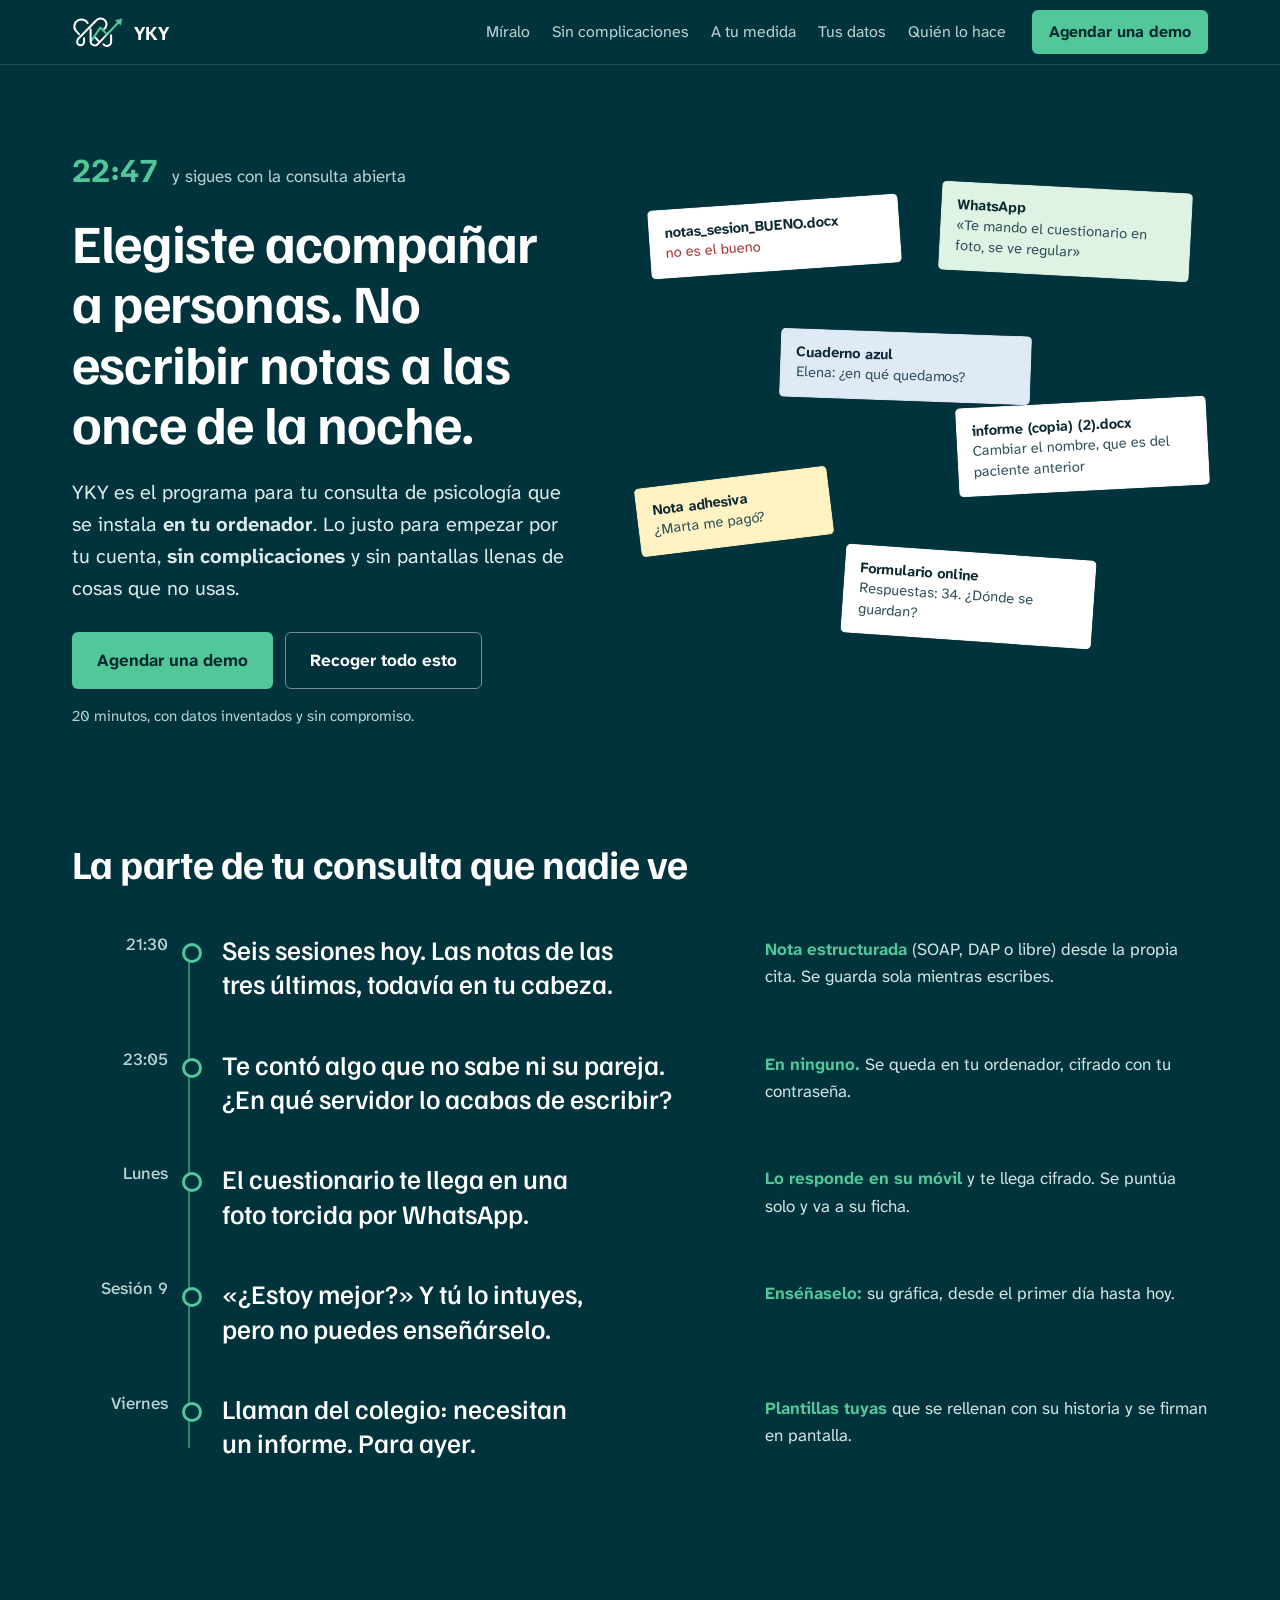
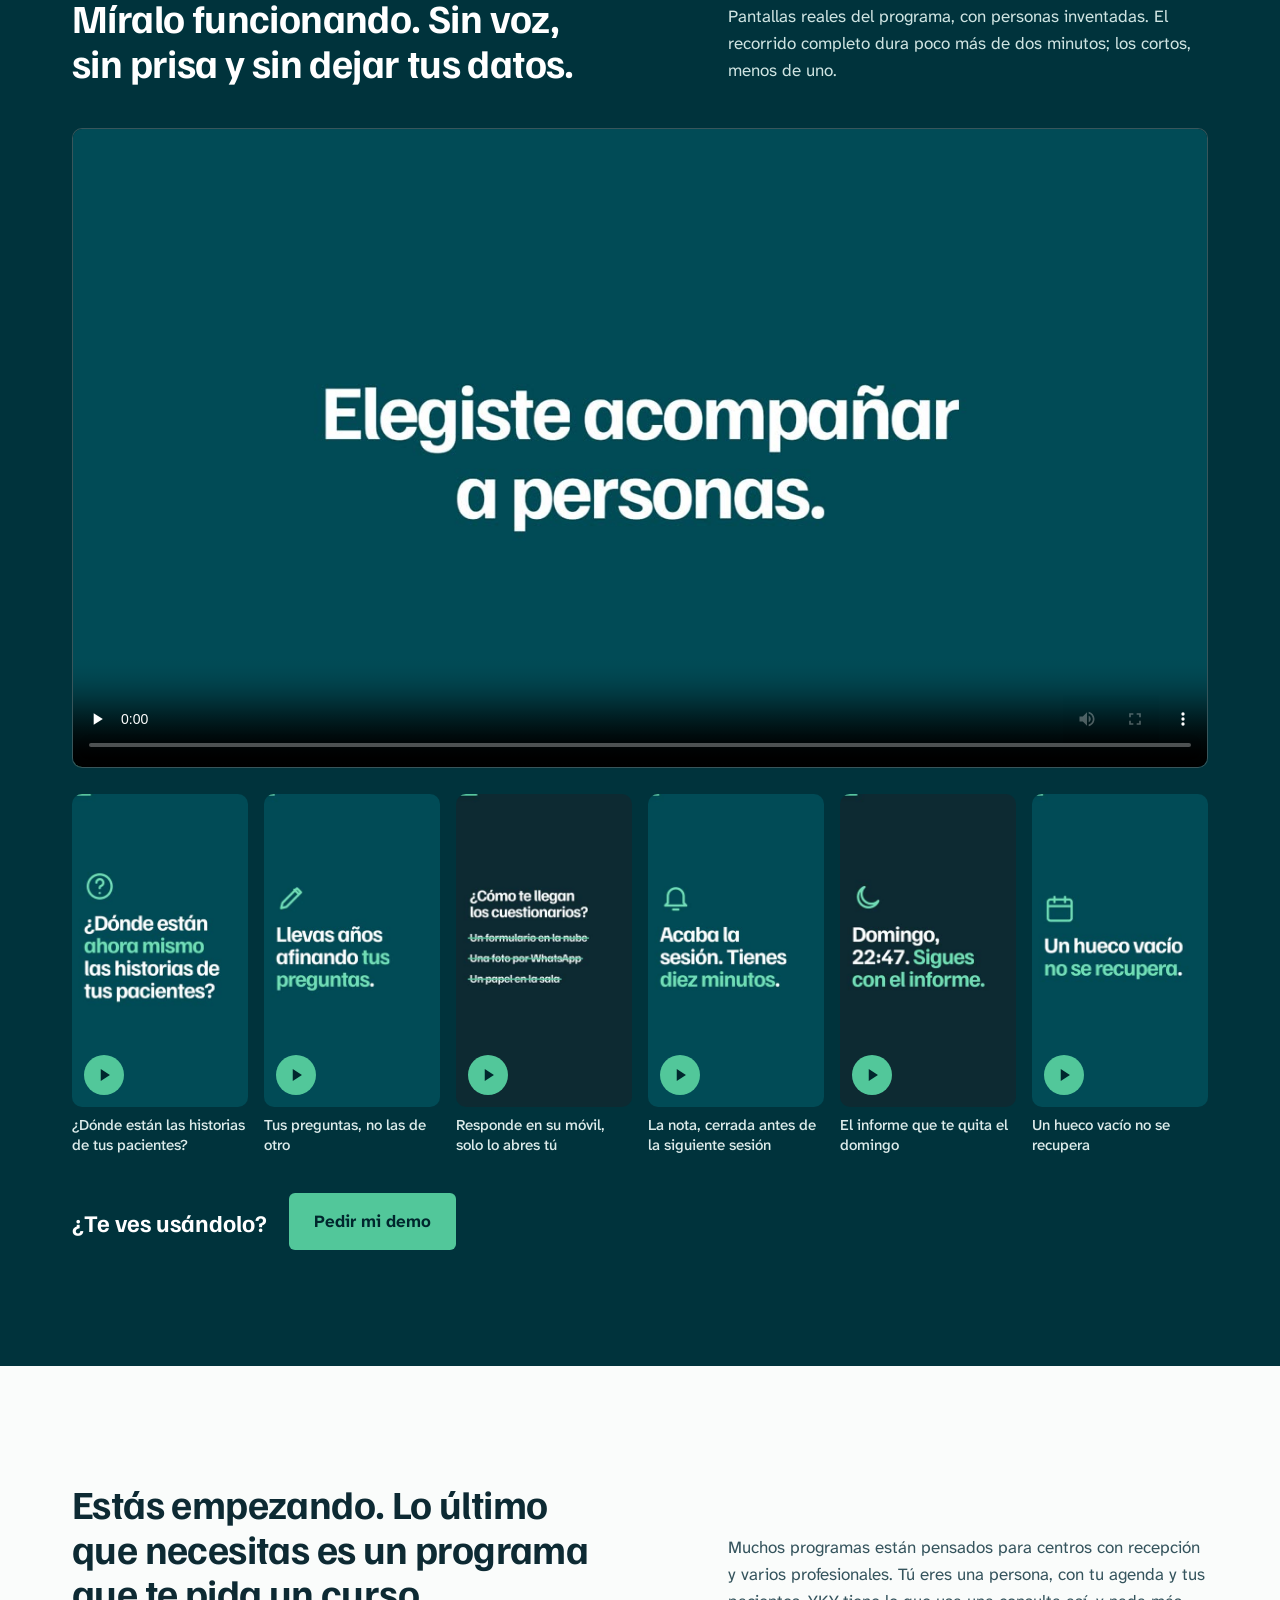
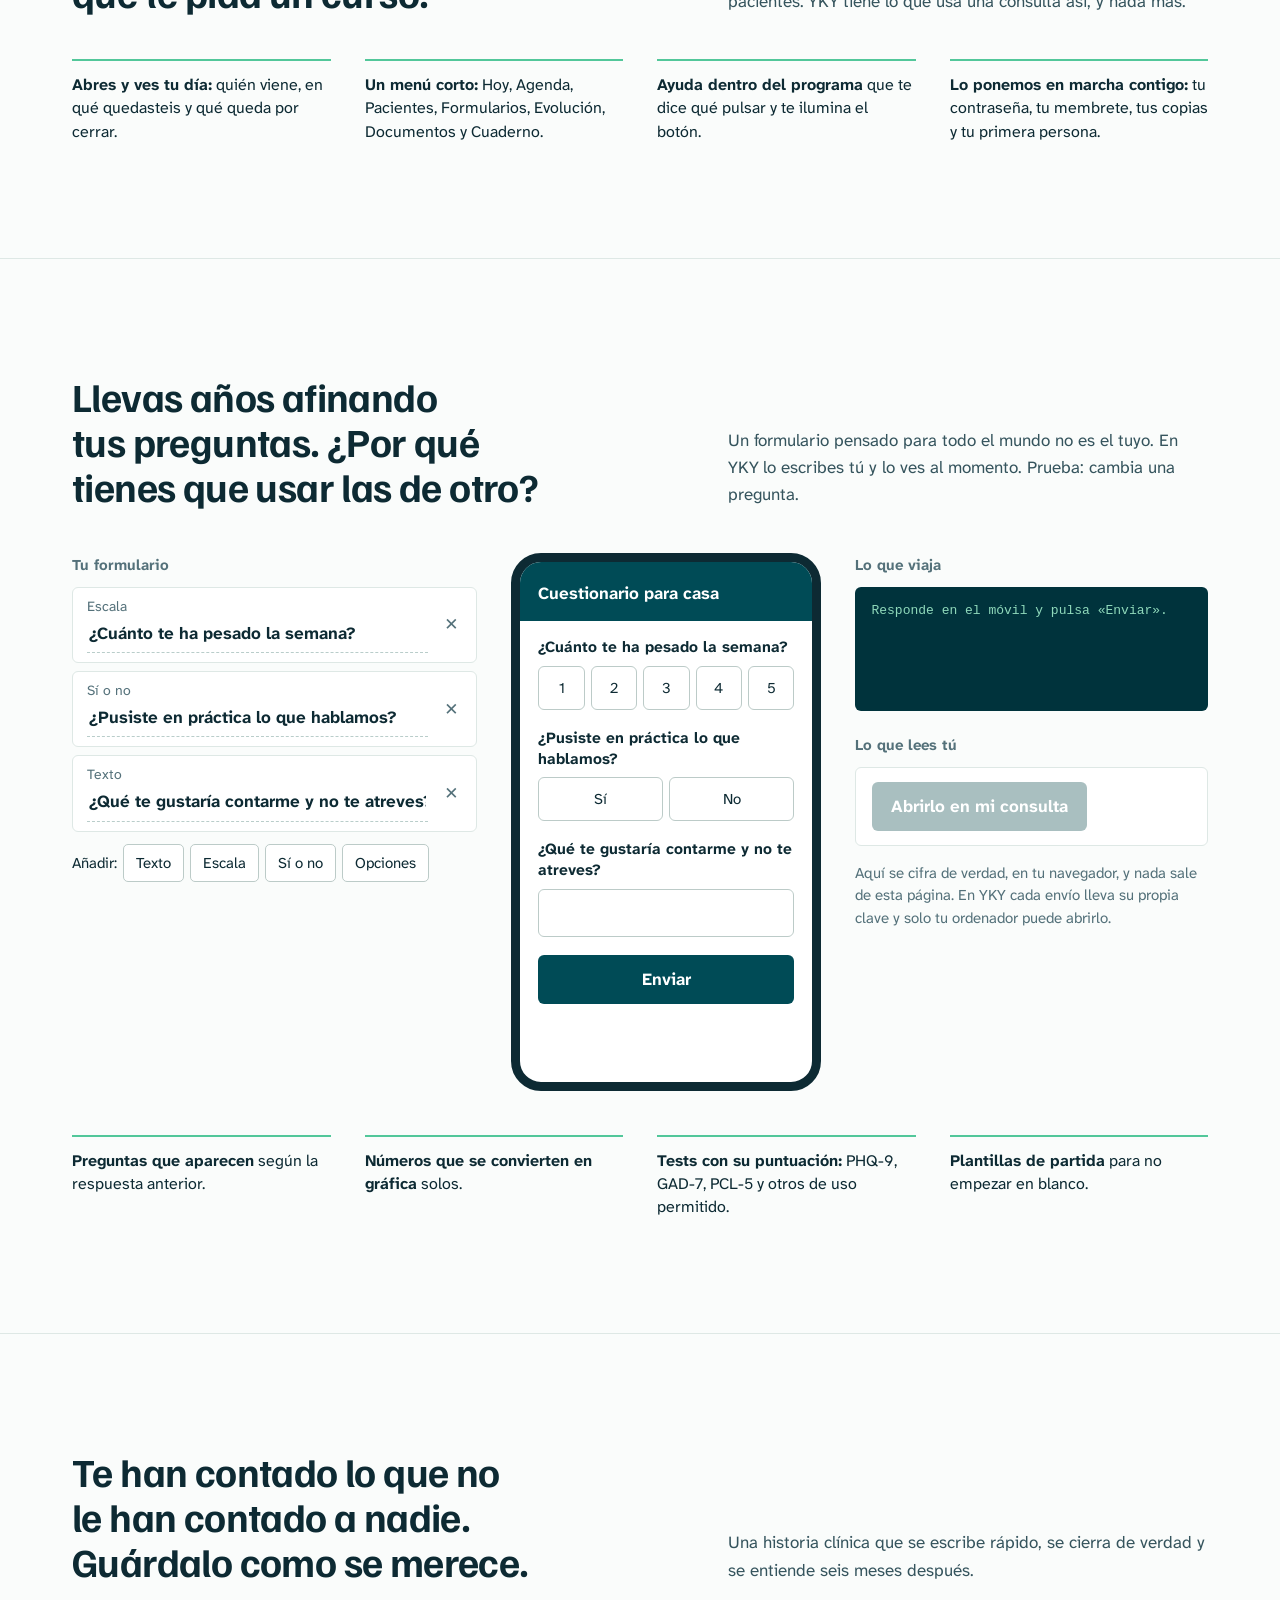
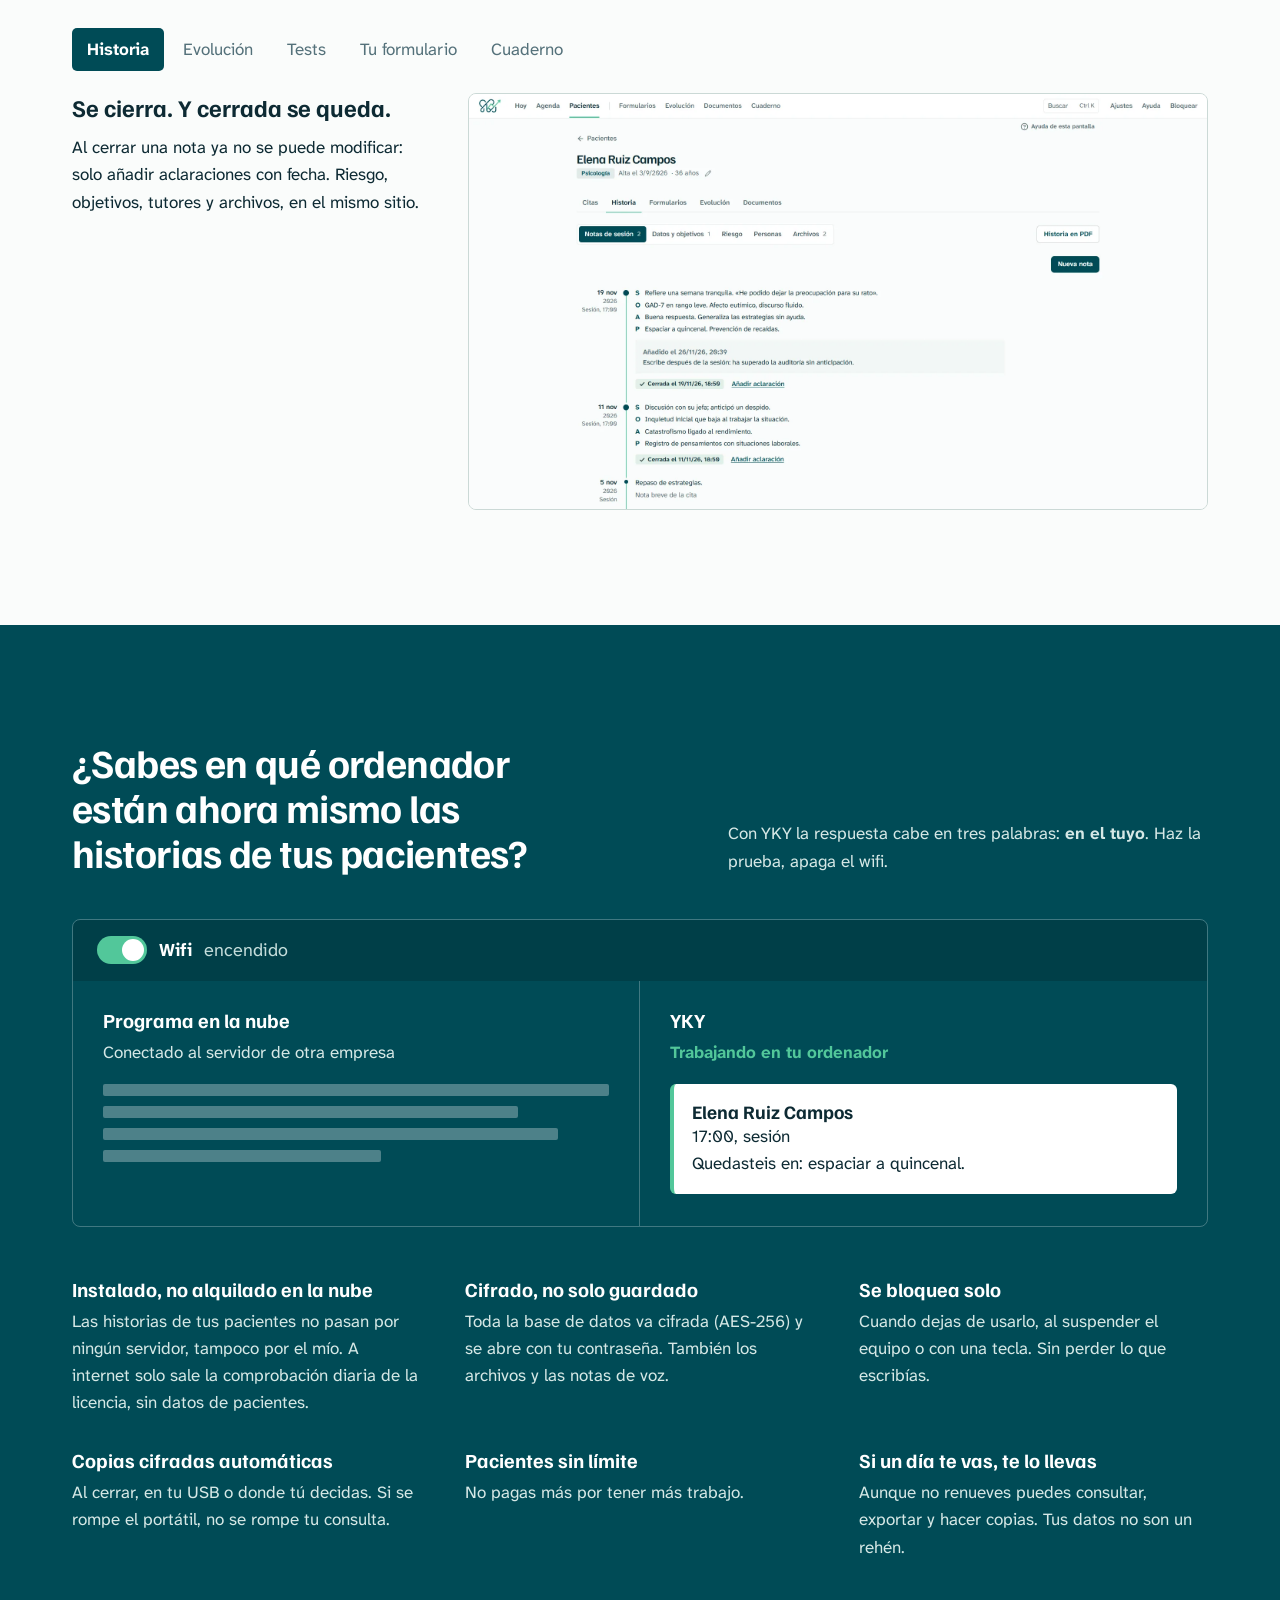
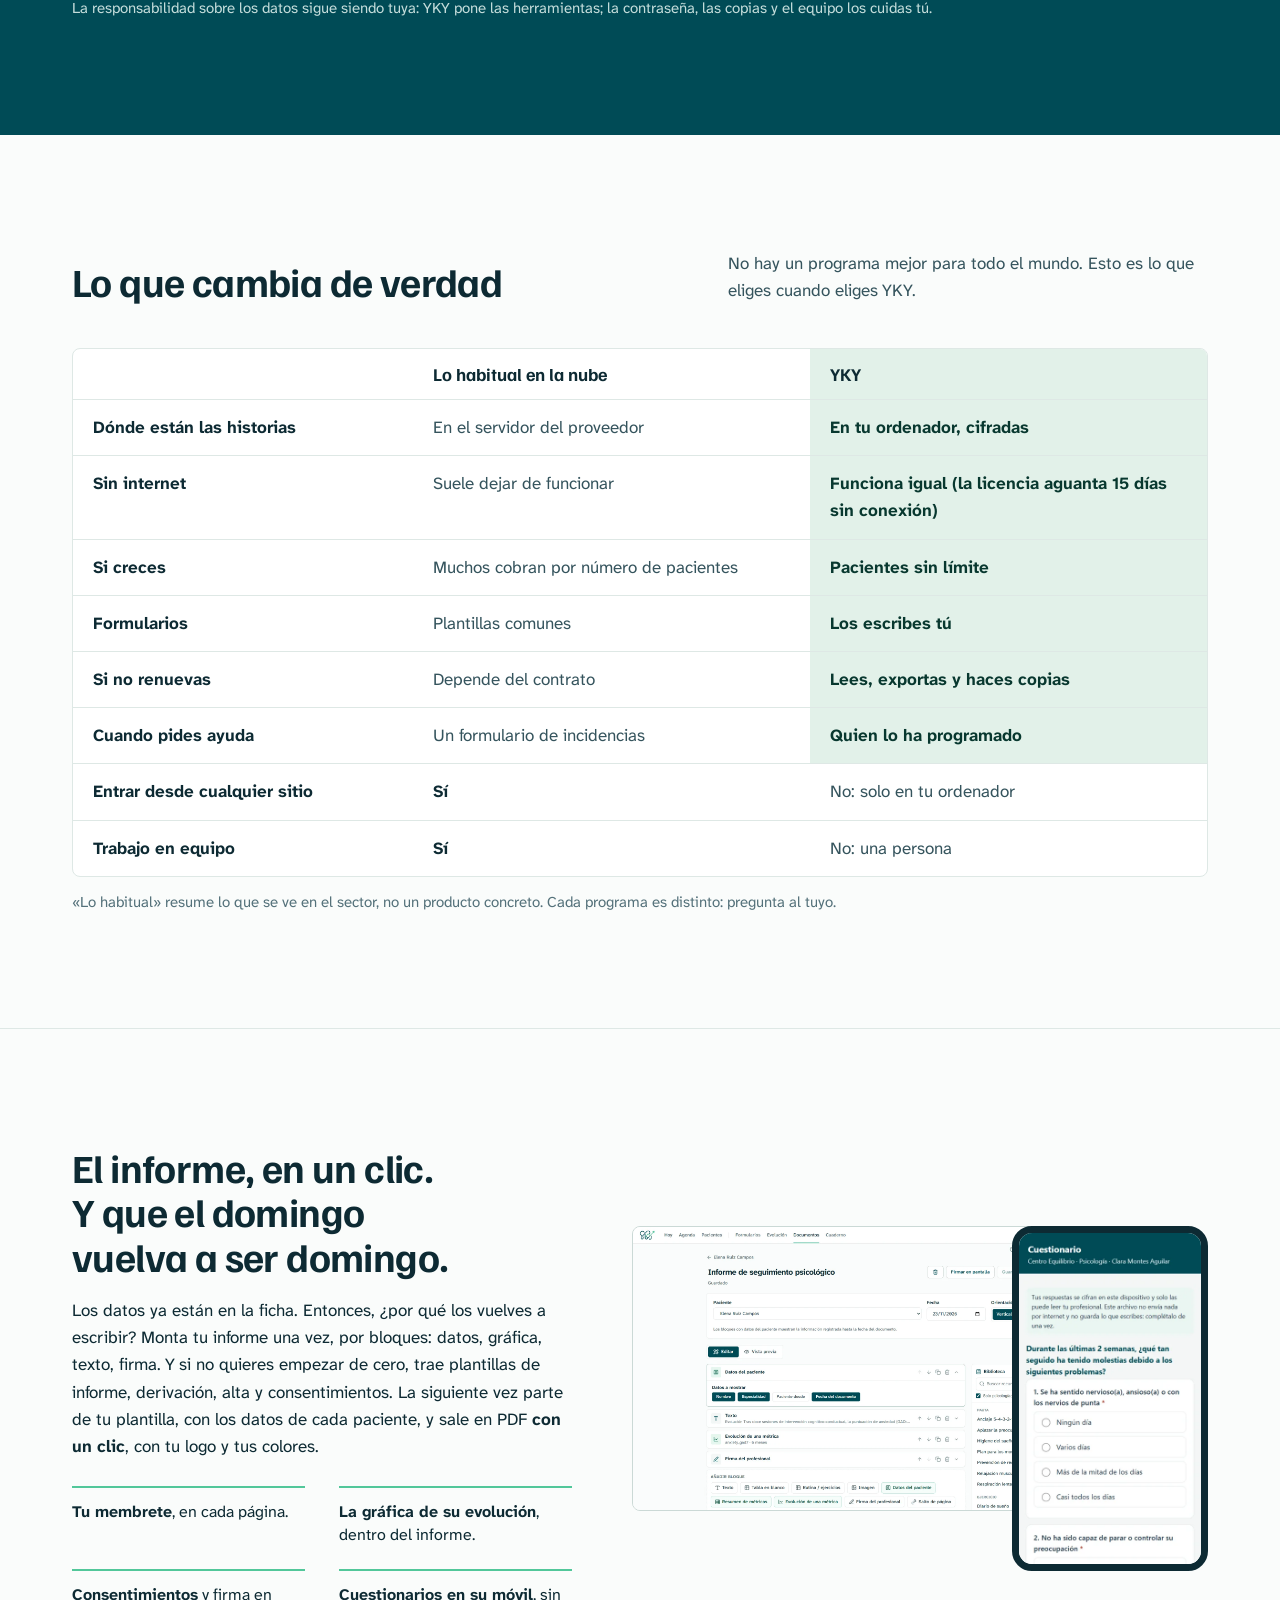
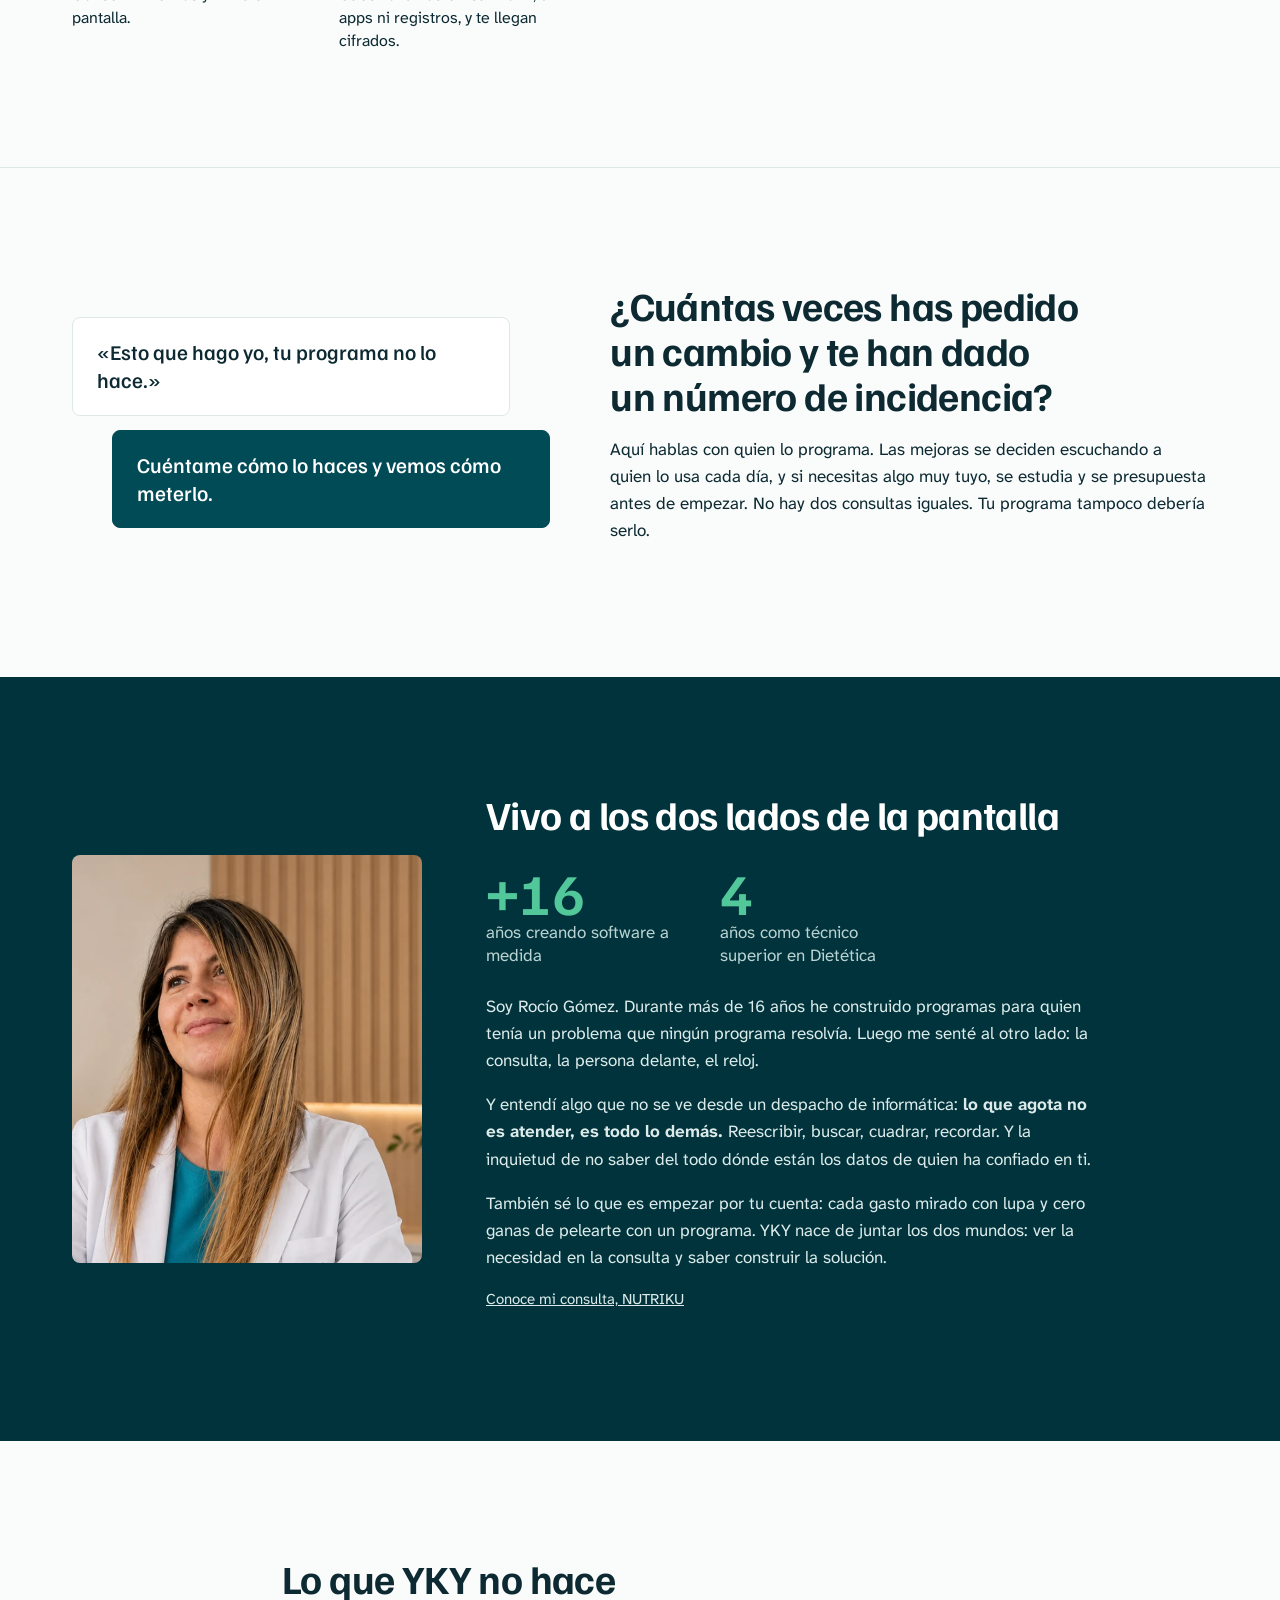
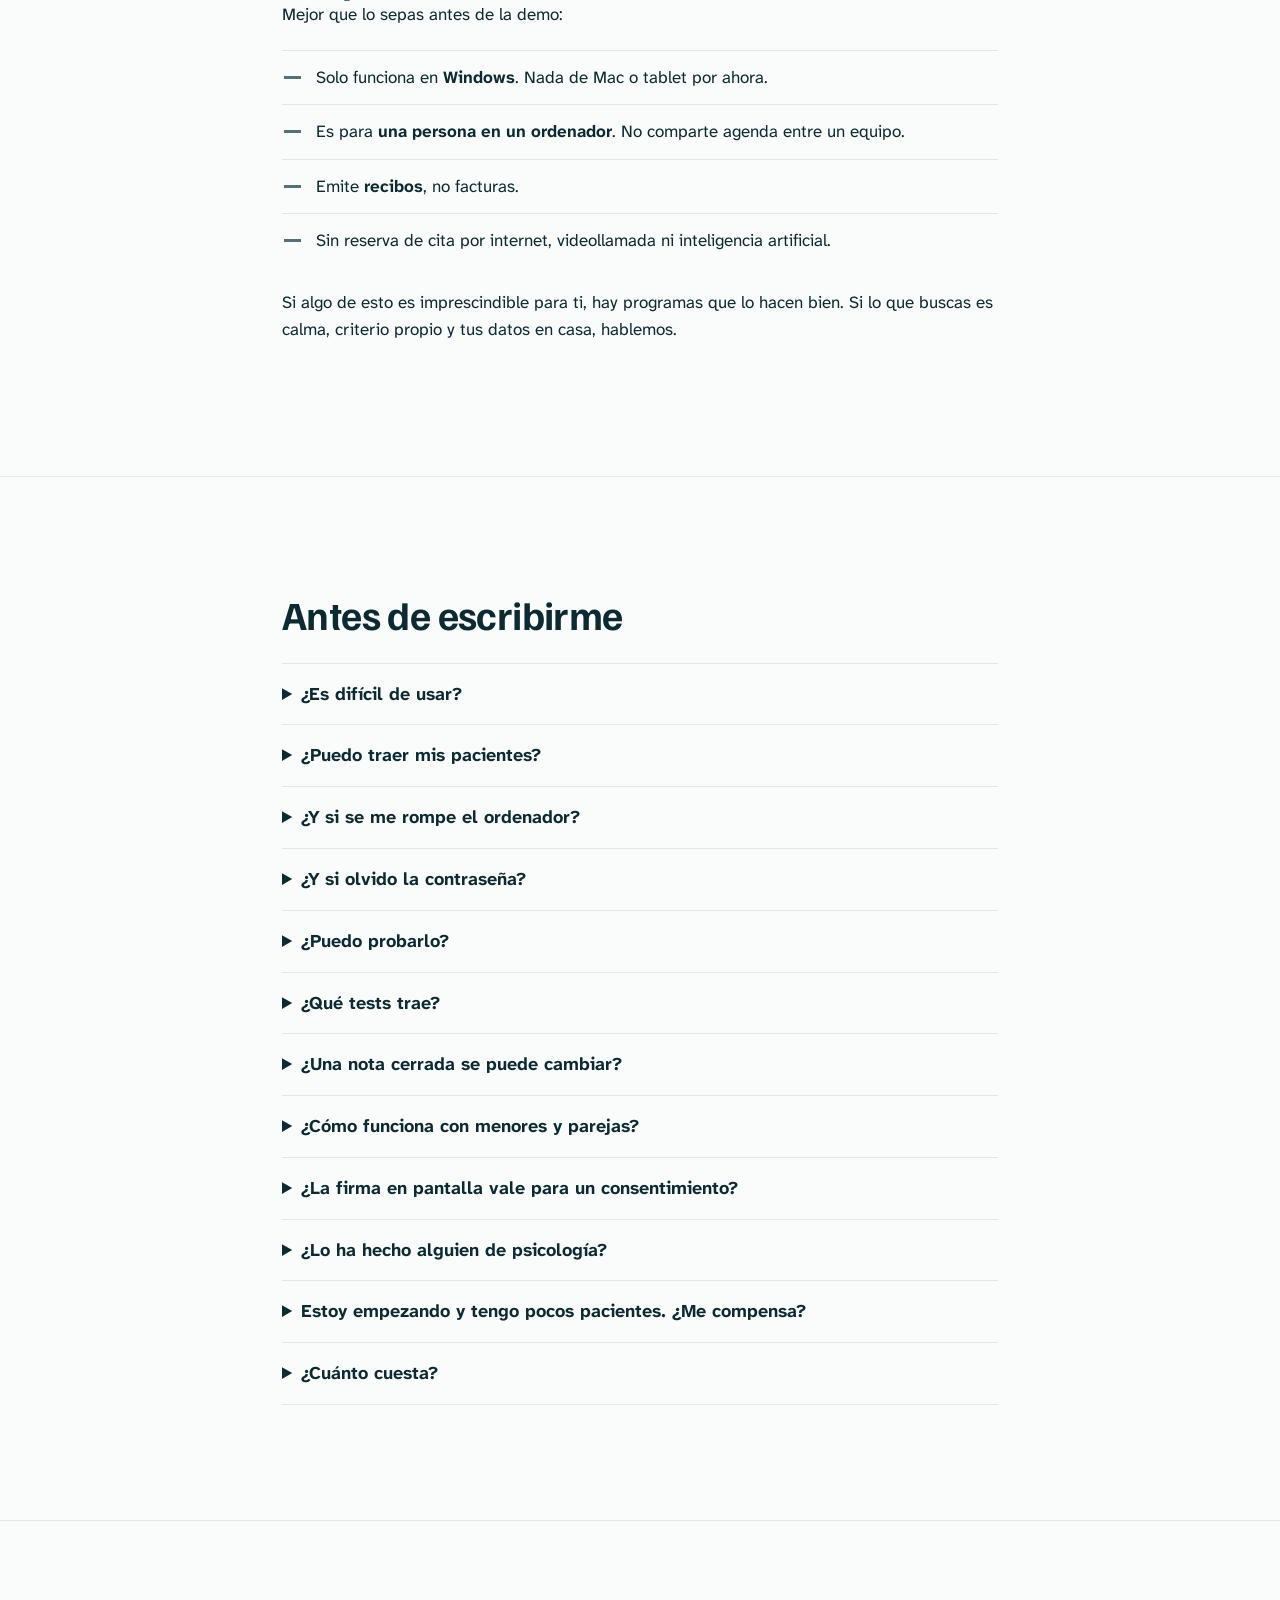
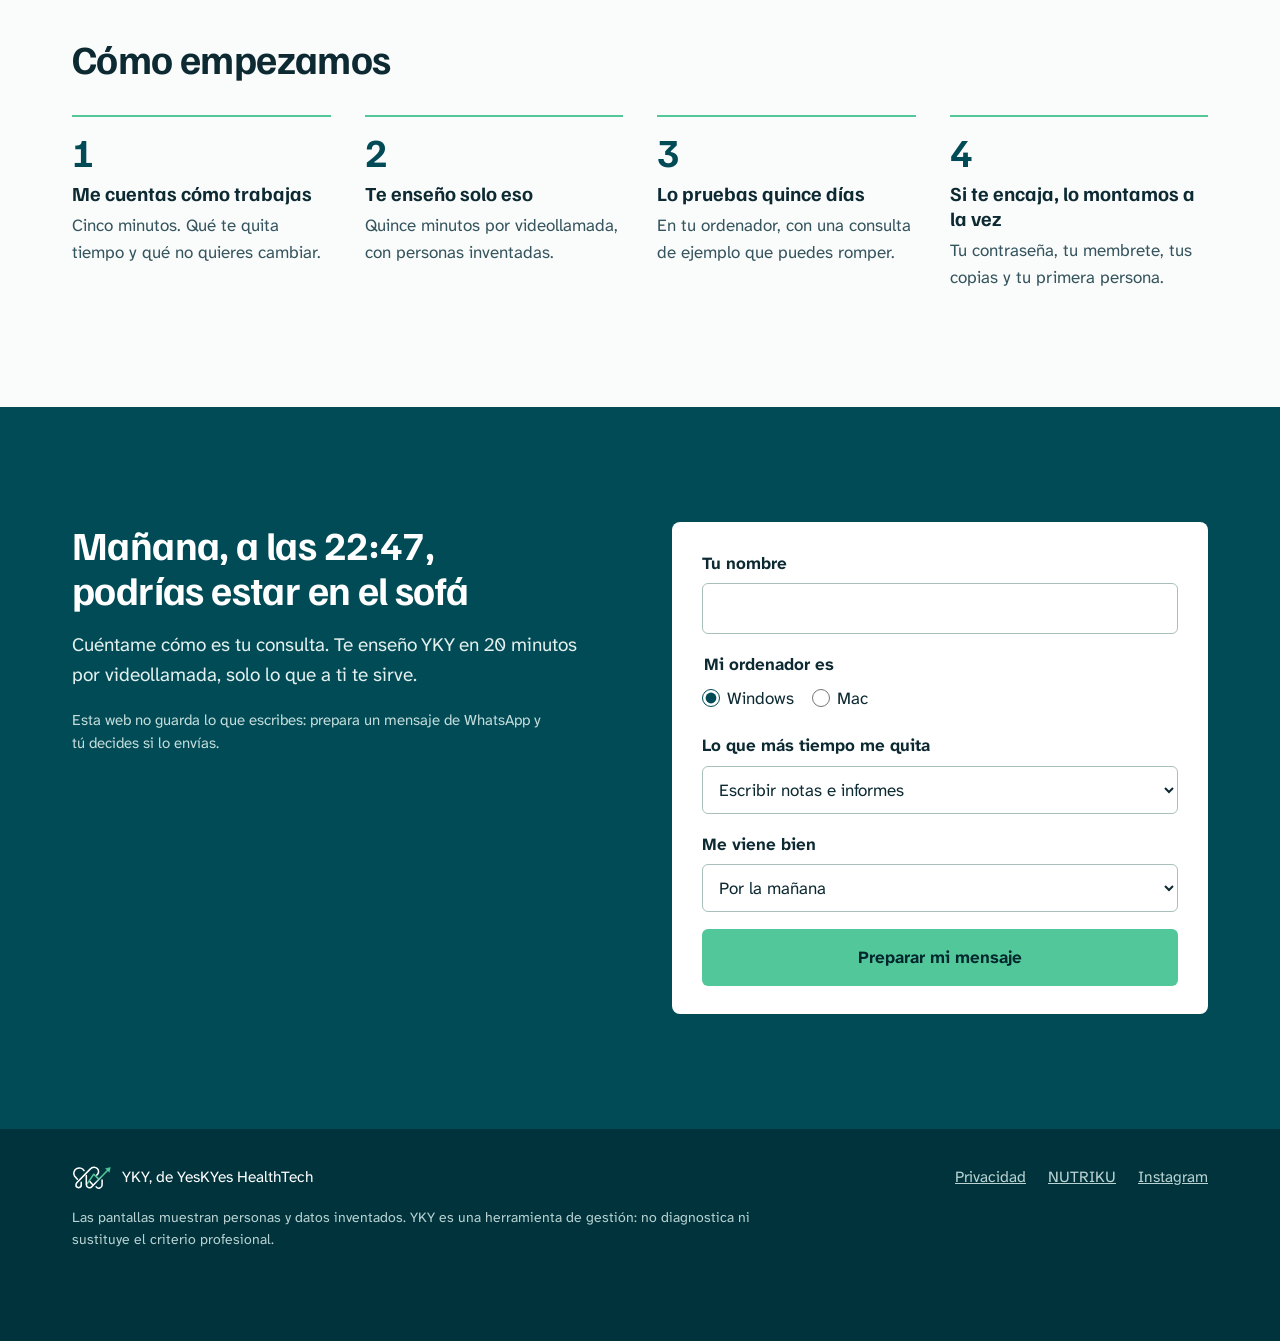
==== commit 86e8d28c: "Web: solo psicología, privacidad sin borrador, sin aviso legal y comprobación de licencia explicada " ====
--- a/index.html
+++ b/index.html
@@ -136,7 +136,7 @@
       </div>
     </div>
     <dl class="garantias">
-      <div><dt>Instalado, no alquilado en la nube</dt><dd>Las historias de tus pacientes no pasan por mis servidores. No tengo.</dd></div>
+      <div><dt>Instalado, no alquilado en la nube</dt><dd>Las historias de tus pacientes no pasan por ningún servidor, tampoco por el mío. A internet solo sale la comprobación diaria de la licencia, sin datos de pacientes.</dd></div>
       <div><dt>Cifrado, no solo guardado</dt><dd>Toda la base de datos va cifrada (AES-256) y se abre con tu contraseña. También los archivos y las notas de voz.</dd></div>
       <div><dt>Se bloquea solo</dt><dd>Cuando dejas de usarlo, al suspender el equipo o con una tecla. Sin perder lo que escribías.</dd></div>
       <div><dt>Copias cifradas automáticas</dt><dd>Al cerrar, en tu USB o donde tú decidas. Si se rompe el portátil, no se rompe tu consulta.</dd></div>
@@ -154,7 +154,7 @@
       <thead><tr><td></td><th scope="col">Lo habitual en la nube</th><th scope="col" class="si">YKY</th></tr></thead>
       <tbody>
         <tr><th scope="row">Dónde están las historias</th><td>En el servidor del proveedor</td><td class="si">En tu ordenador, cifradas</td></tr>
-        <tr><th scope="row">Sin internet</th><td>Suele dejar de funcionar</td><td class="si">Funciona igual</td></tr>
+        <tr><th scope="row">Sin internet</th><td>Suele dejar de funcionar</td><td class="si">Funciona igual (la licencia aguanta 15 días sin conexión)</td></tr>
         <tr><th scope="row">Si creces</th><td>Muchos cobran por número de pacientes</td><td class="si">Pacientes sin límite</td></tr>
         <tr><th scope="row">Formularios</th><td>Plantillas comunes</td><td class="si">Los escribes tú</td></tr>
         <tr><th scope="row">Si no renuevas</th><td>Depende del contrato</td><td class="si">Lees, exportas y haces copias</td></tr>
@@ -249,7 +249,7 @@
 </section>
 </main>
 
-<footer><div class="ancho"><span><img src="img/marca-clara.svg" alt="" width="40" height="24"> YKY, de YesKYes HealthTech</span><nav aria-label="Legal"><a href="aviso-legal.html">Aviso legal</a><a href="privacidad.html">Privacidad</a><a href="https://nutriku.com/" target="_blank" rel="noopener">NUTRIKU</a><a href="https://www.instagram.com/rociogomez_nutriku" target="_blank" rel="noopener">Instagram</a></nav><small>Las pantallas muestran personas y datos inventados. YKY es una herramienta de gestión: no diagnostica ni sustituye el criterio profesional.</small></div></footer>
+<footer><div class="ancho"><span><img src="img/marca-clara.svg" alt="" width="40" height="24"> YKY, de YesKYes HealthTech</span><nav aria-label="Legal"><a href="privacidad.html">Privacidad</a><a href="https://nutriku.com/" target="_blank" rel="noopener">NUTRIKU</a><a href="https://www.instagram.com/rociogomez_nutriku" target="_blank" rel="noopener">Instagram</a></nav><small>Las pantallas muestran personas y datos inventados. YKY es una herramienta de gestión: no diagnostica ni sustituye el criterio profesional.</small></div></footer>
 <a class="boton menta fijo" href="#demo">Agendar una demo</a>
 <script type="application/ld+json">{"@context":"https://schema.org","@type":"SoftwareApplication","name":"YKY","applicationCategory":"BusinessApplication","operatingSystem":"Windows","description":"Programa de escritorio para consultas de psicología: historia clínica, tests, cuestionarios para casa, agenda, evolución e informes, con los datos cifrados en el ordenador de quien lo usa.","author":{"@type":"Person","name":"Rocío Gómez","jobTitle":"Técnico superior en Dietética y desarrolladora de software"}}</script>
 <script src="web.js"></script>
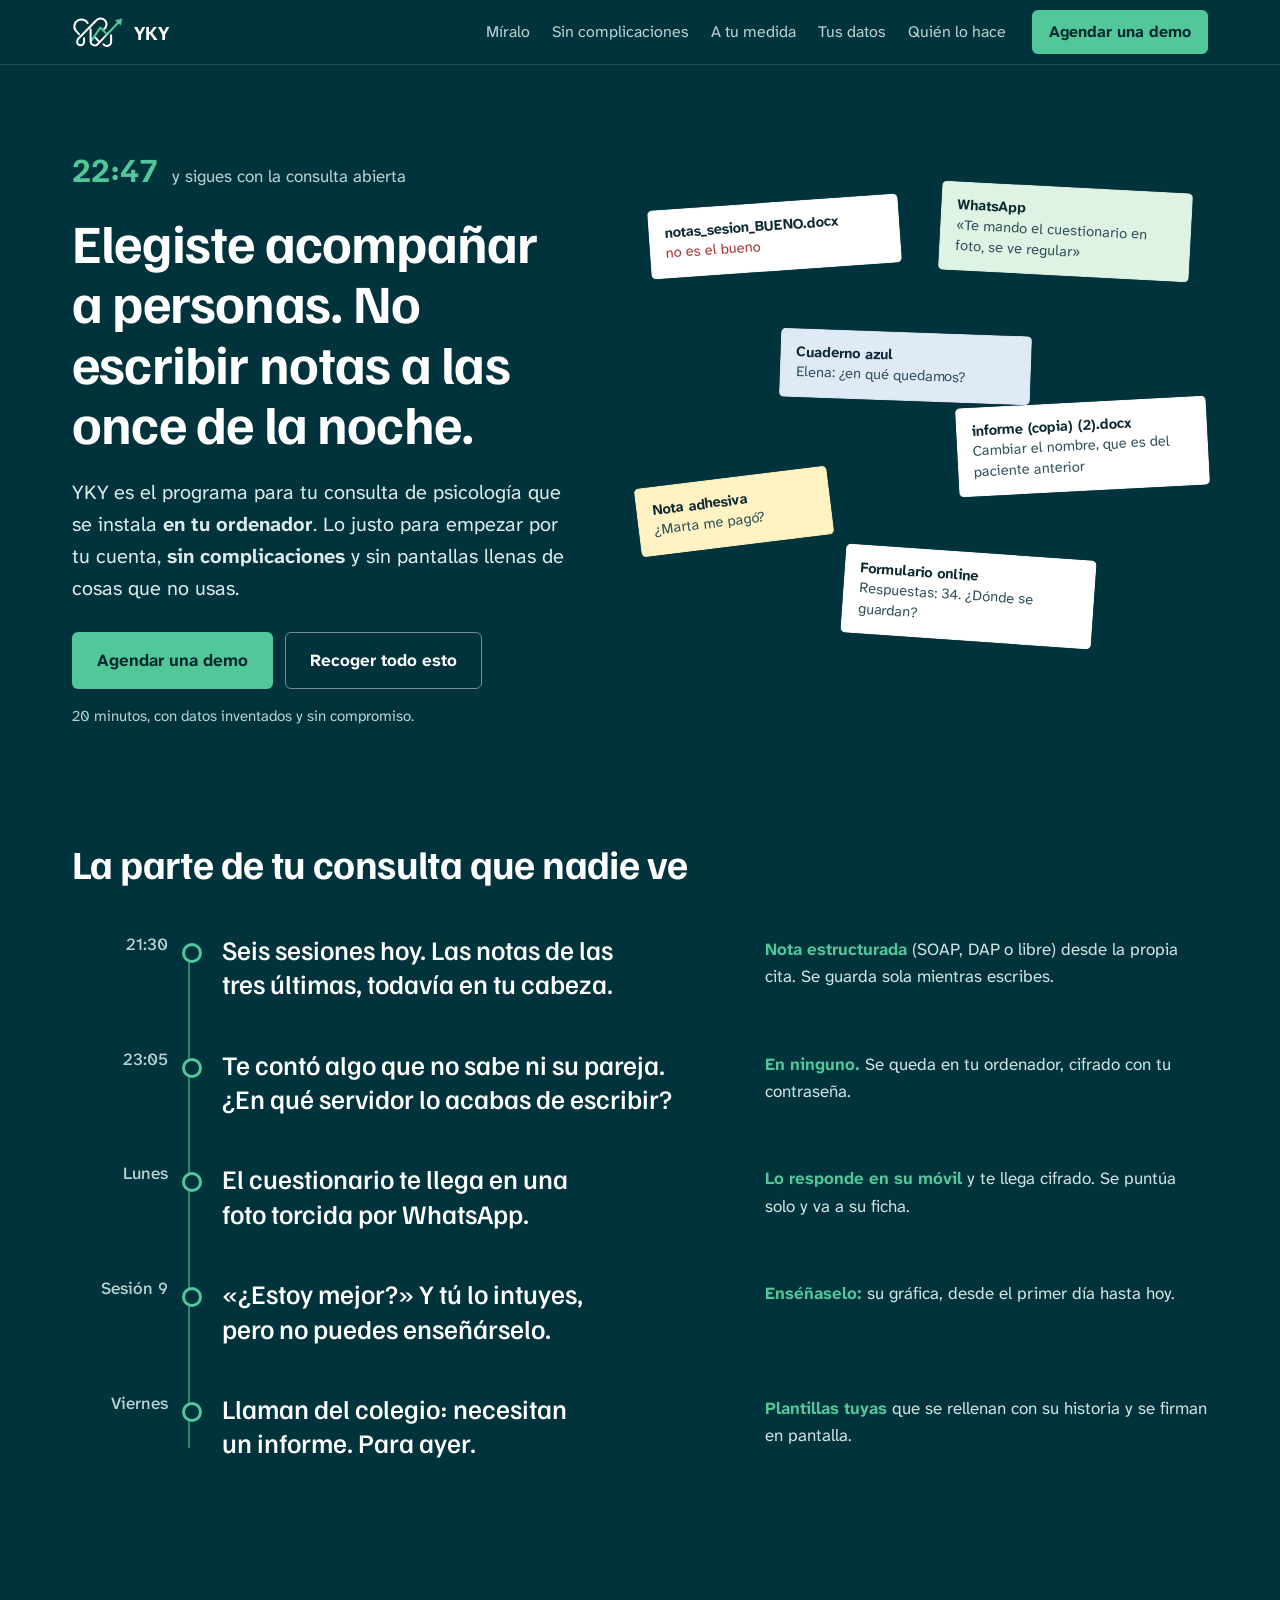
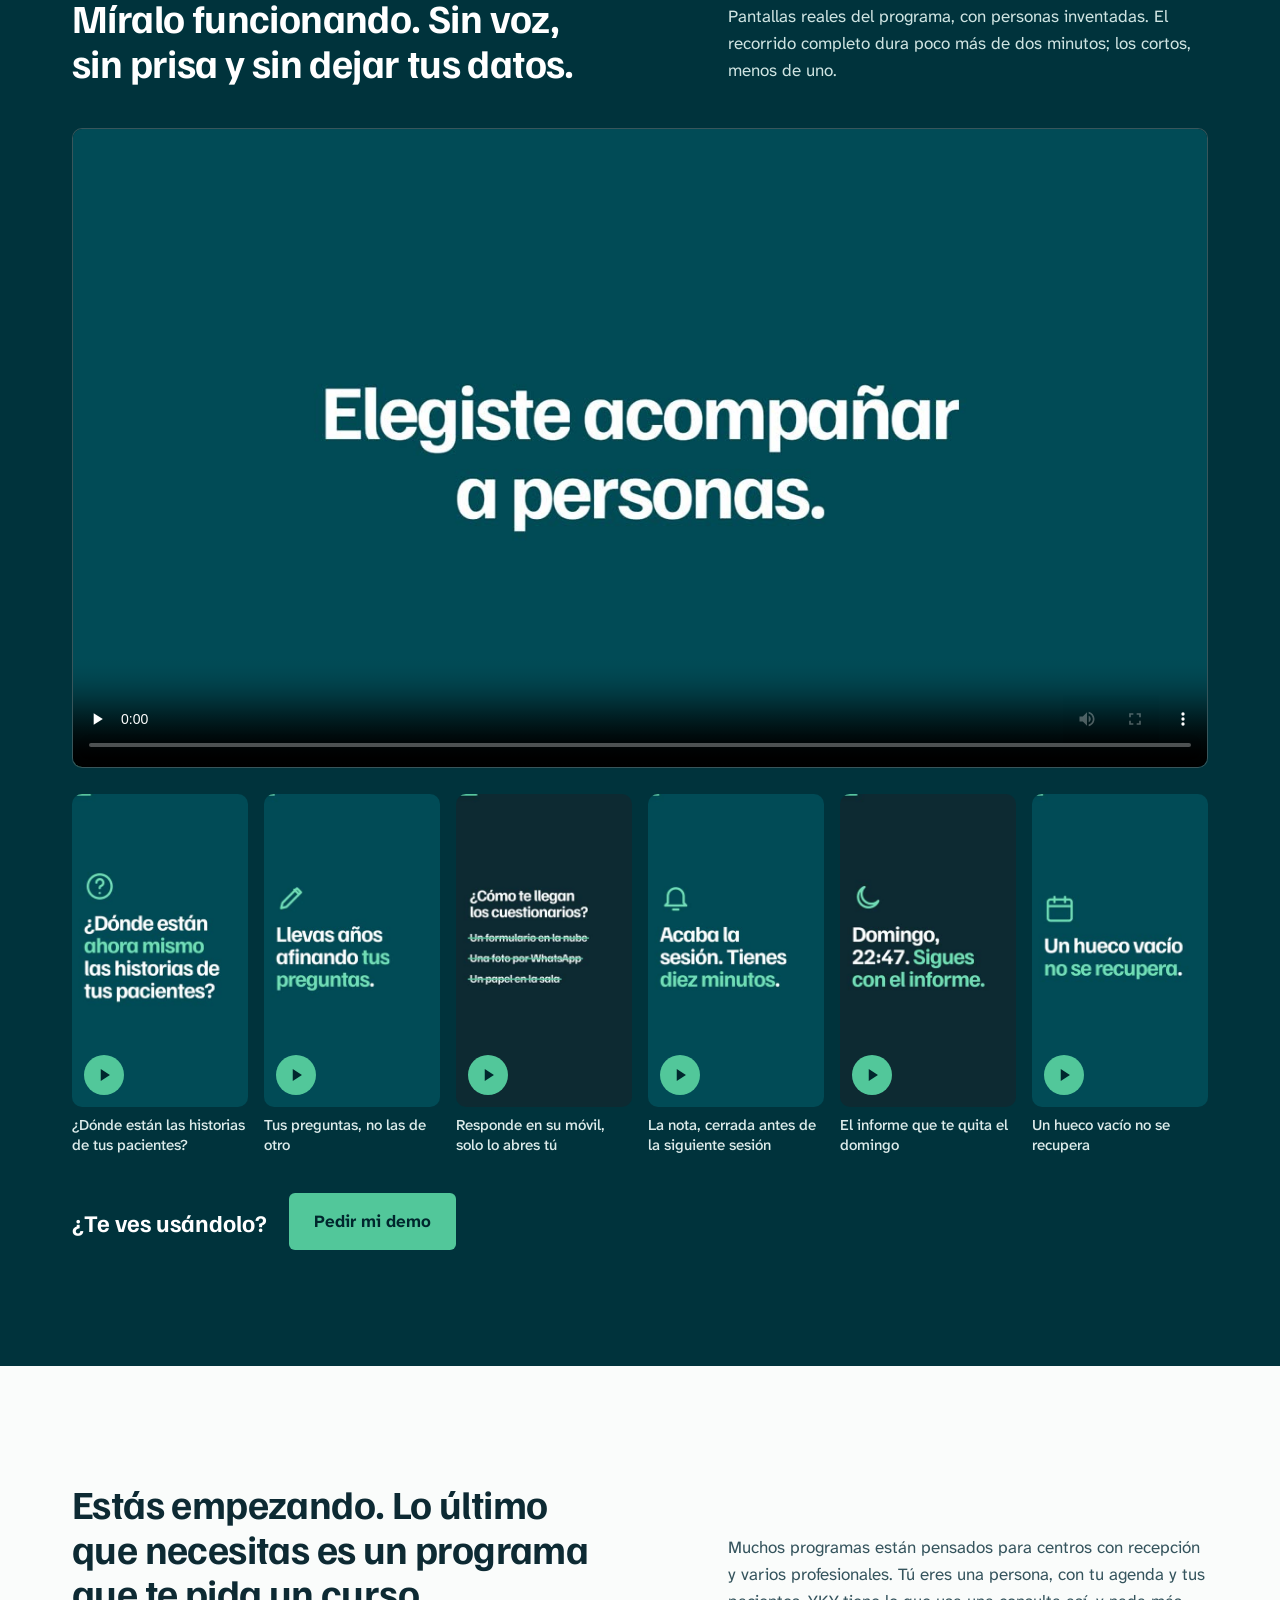
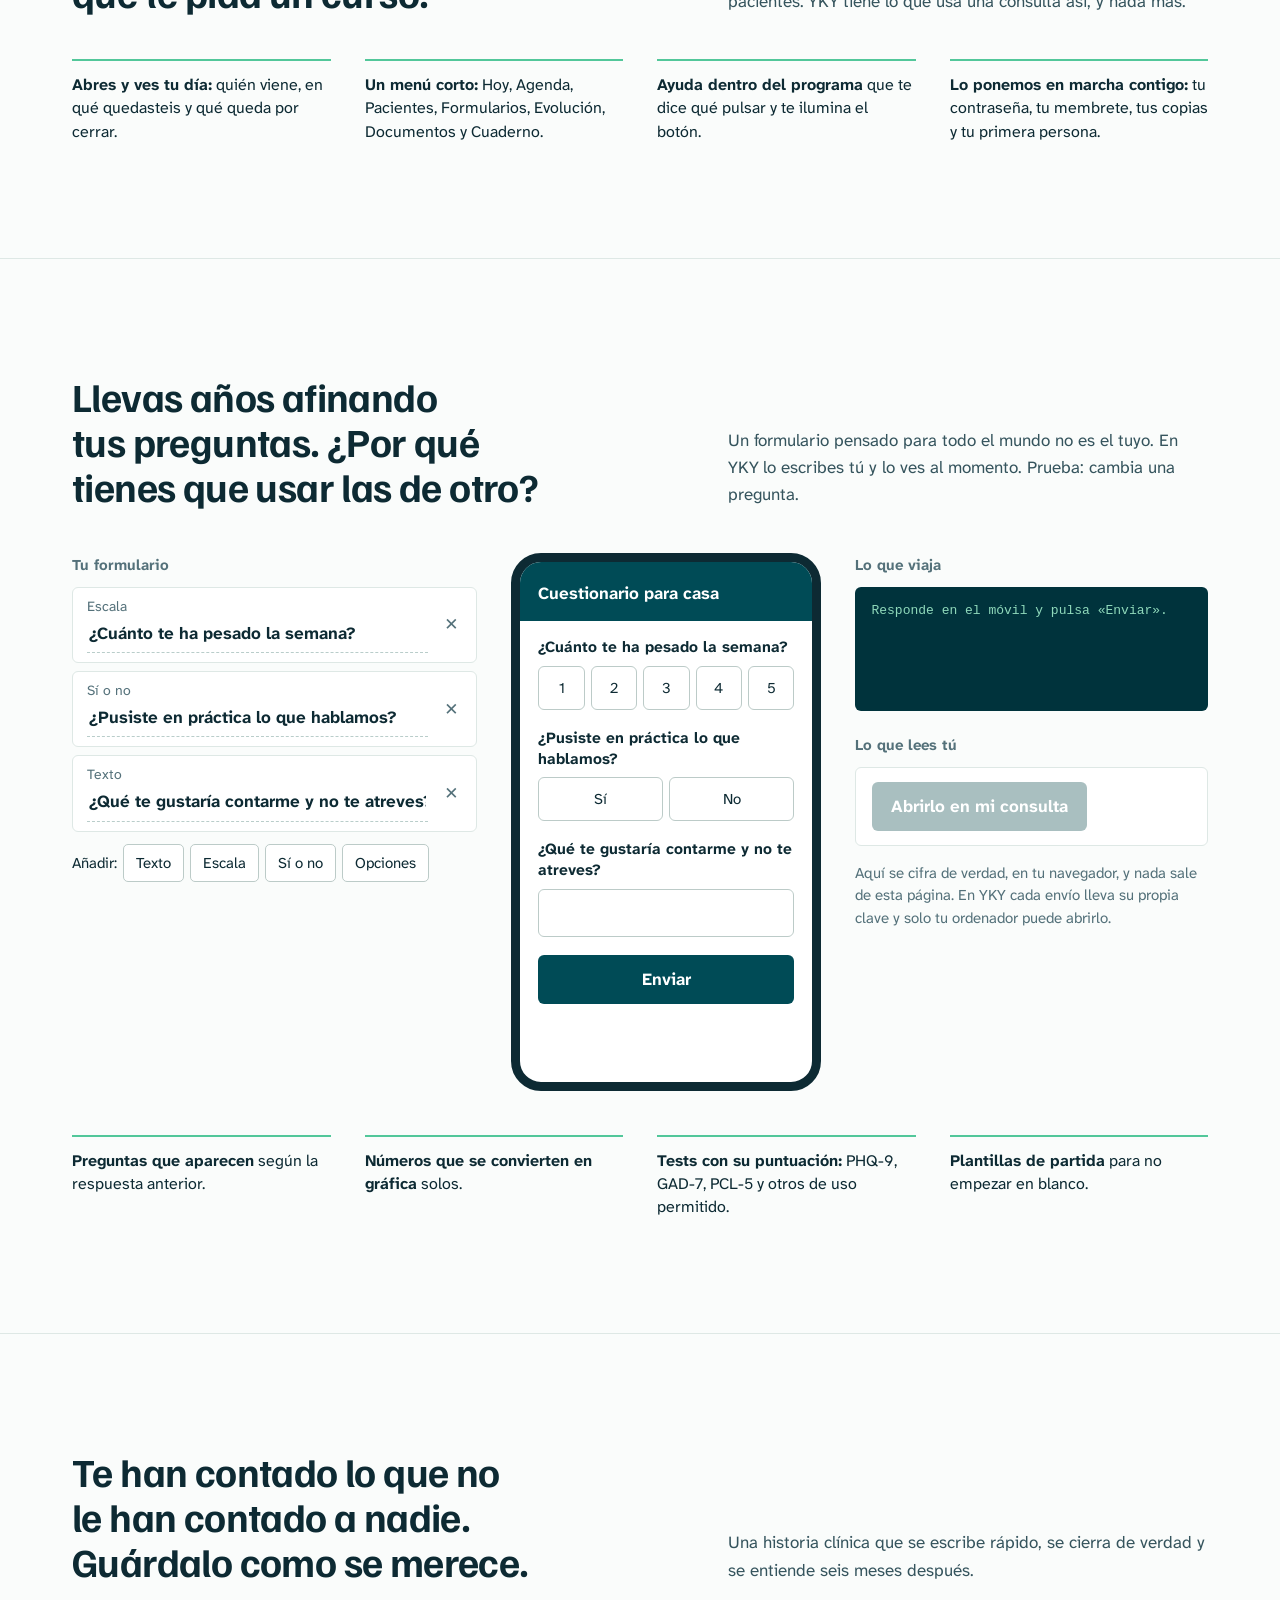
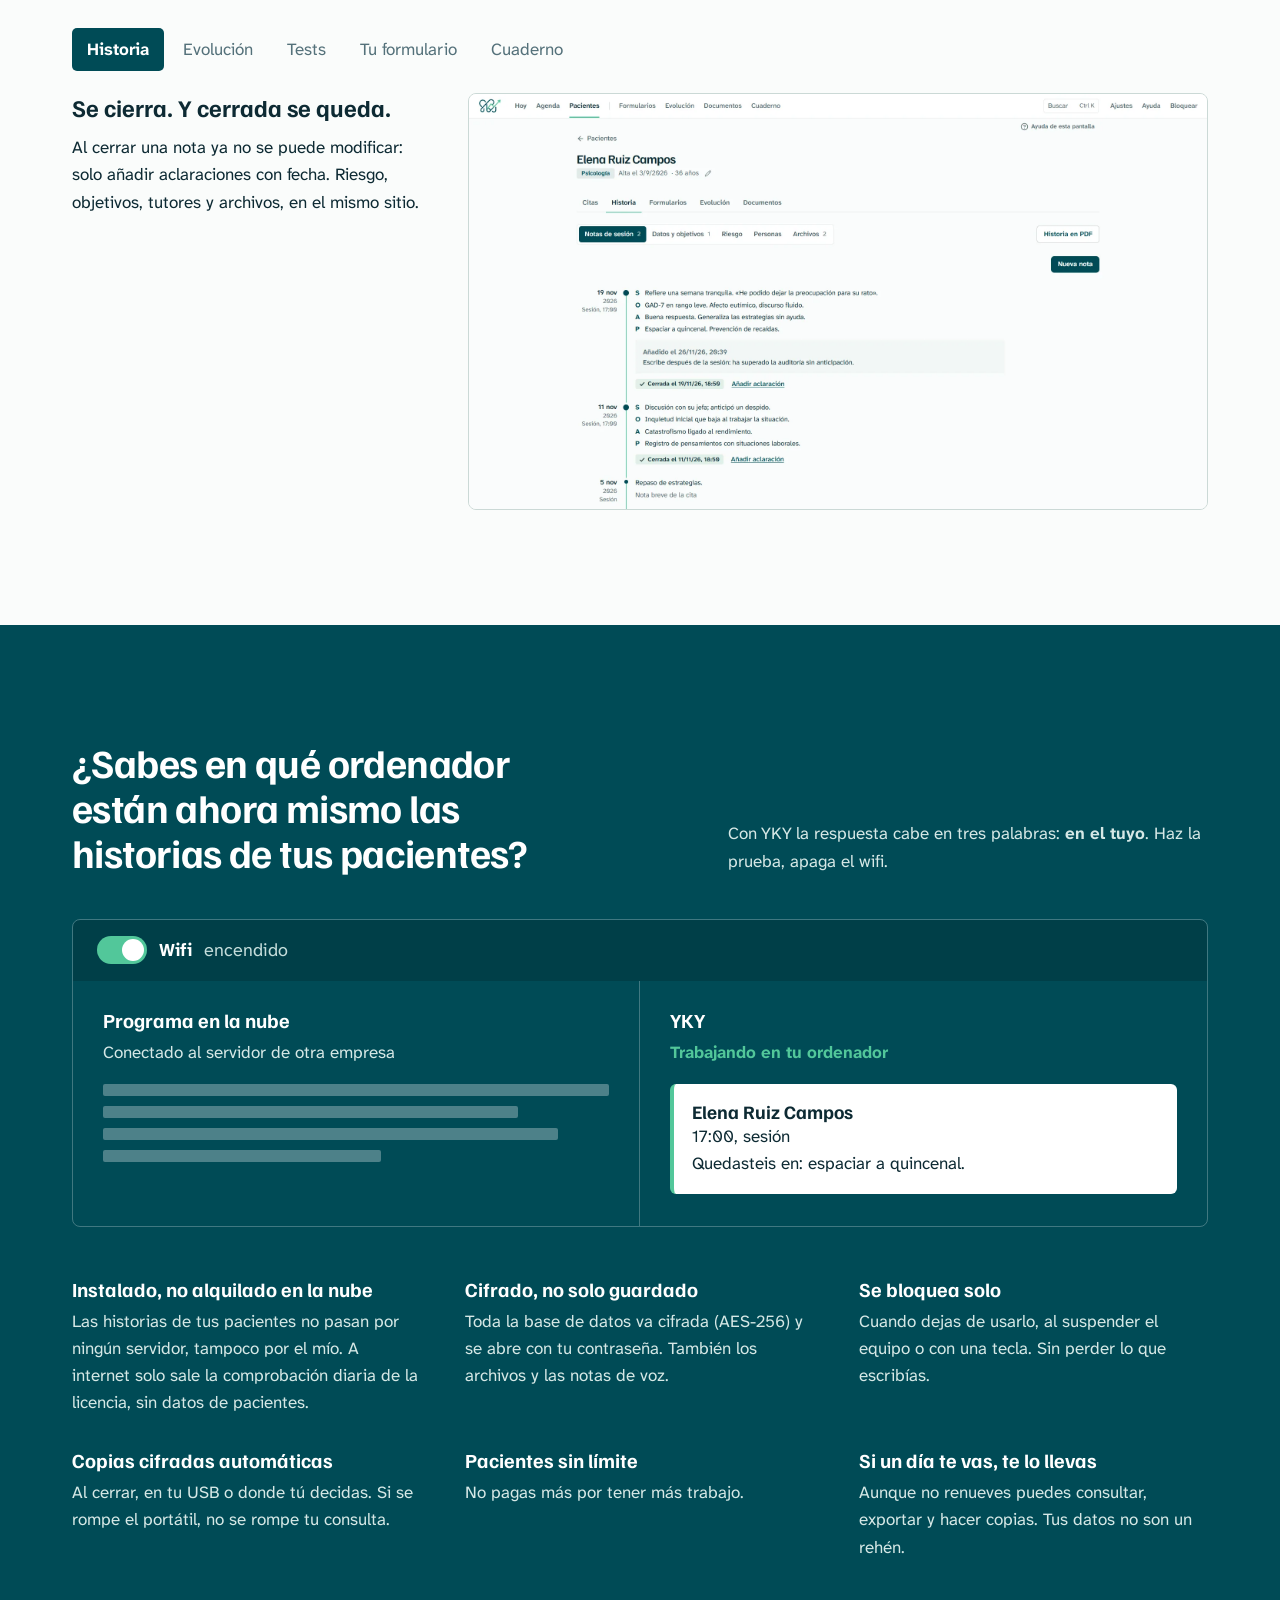
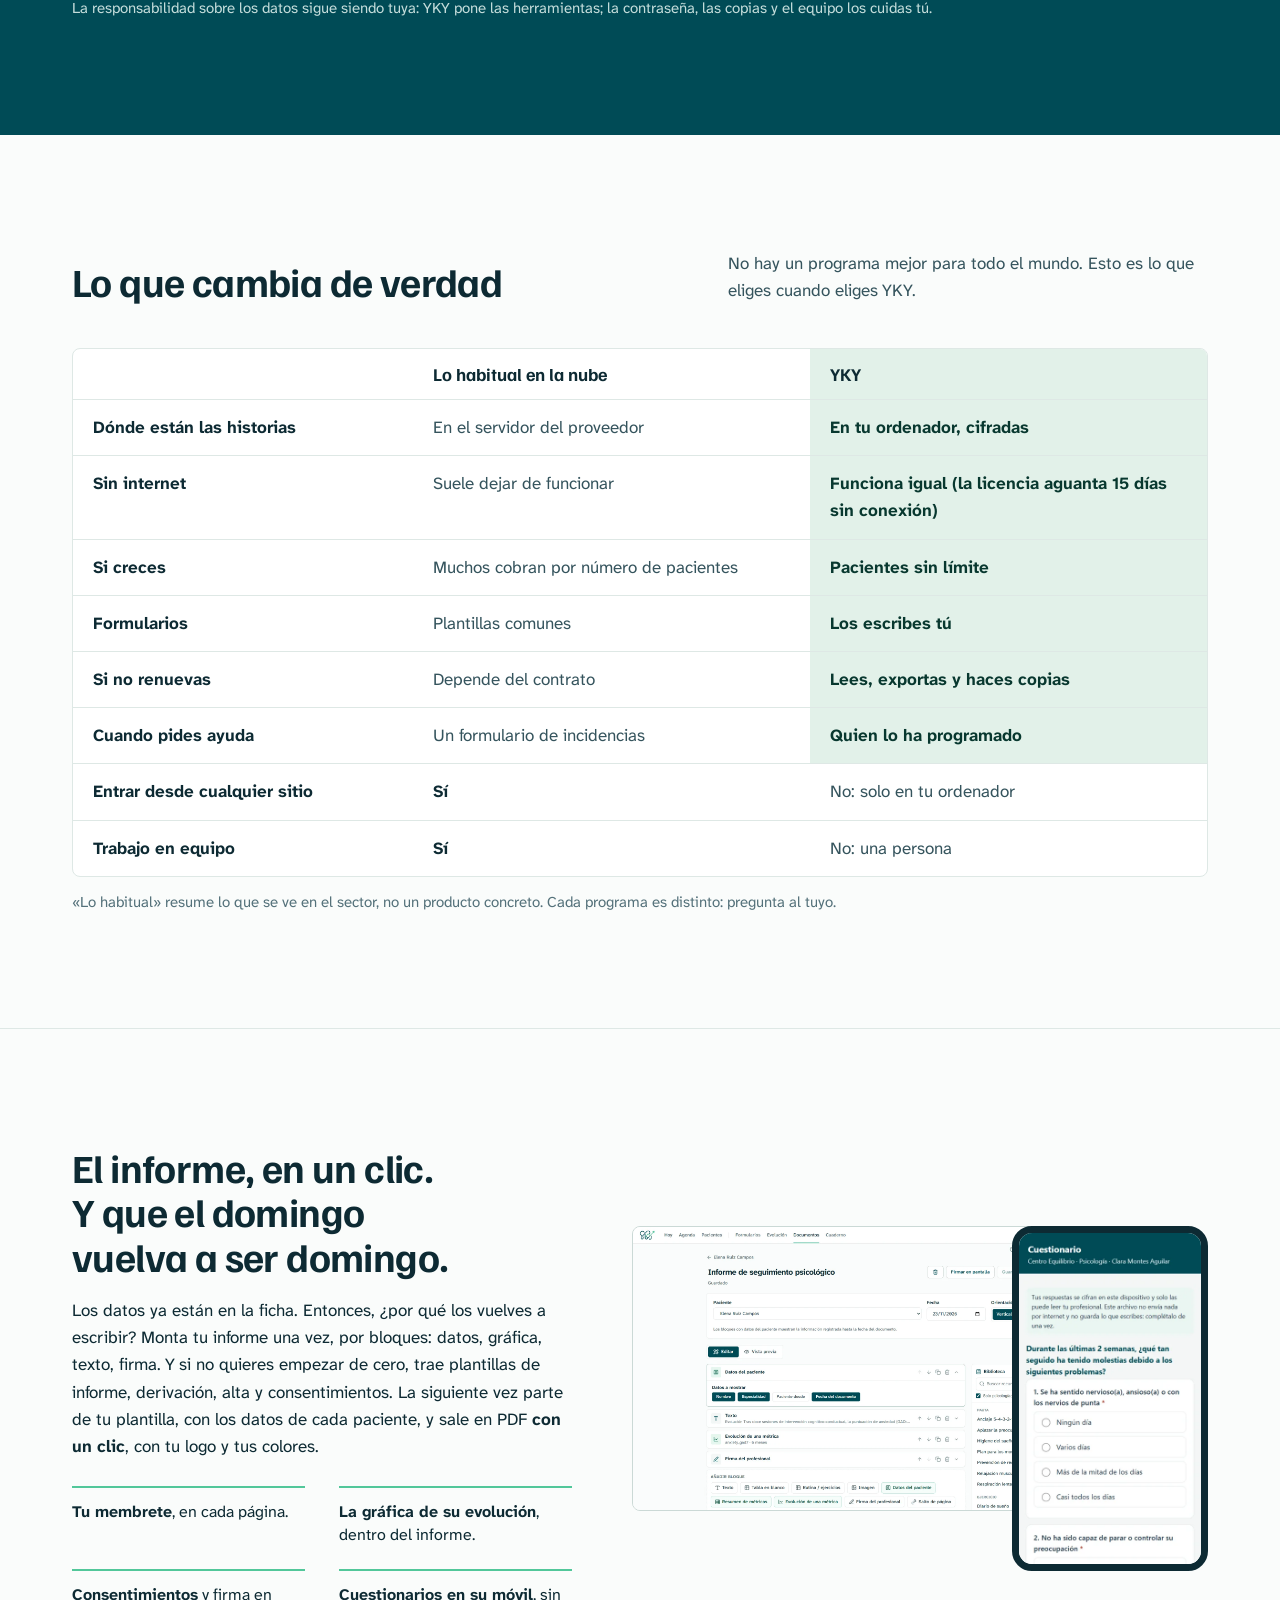
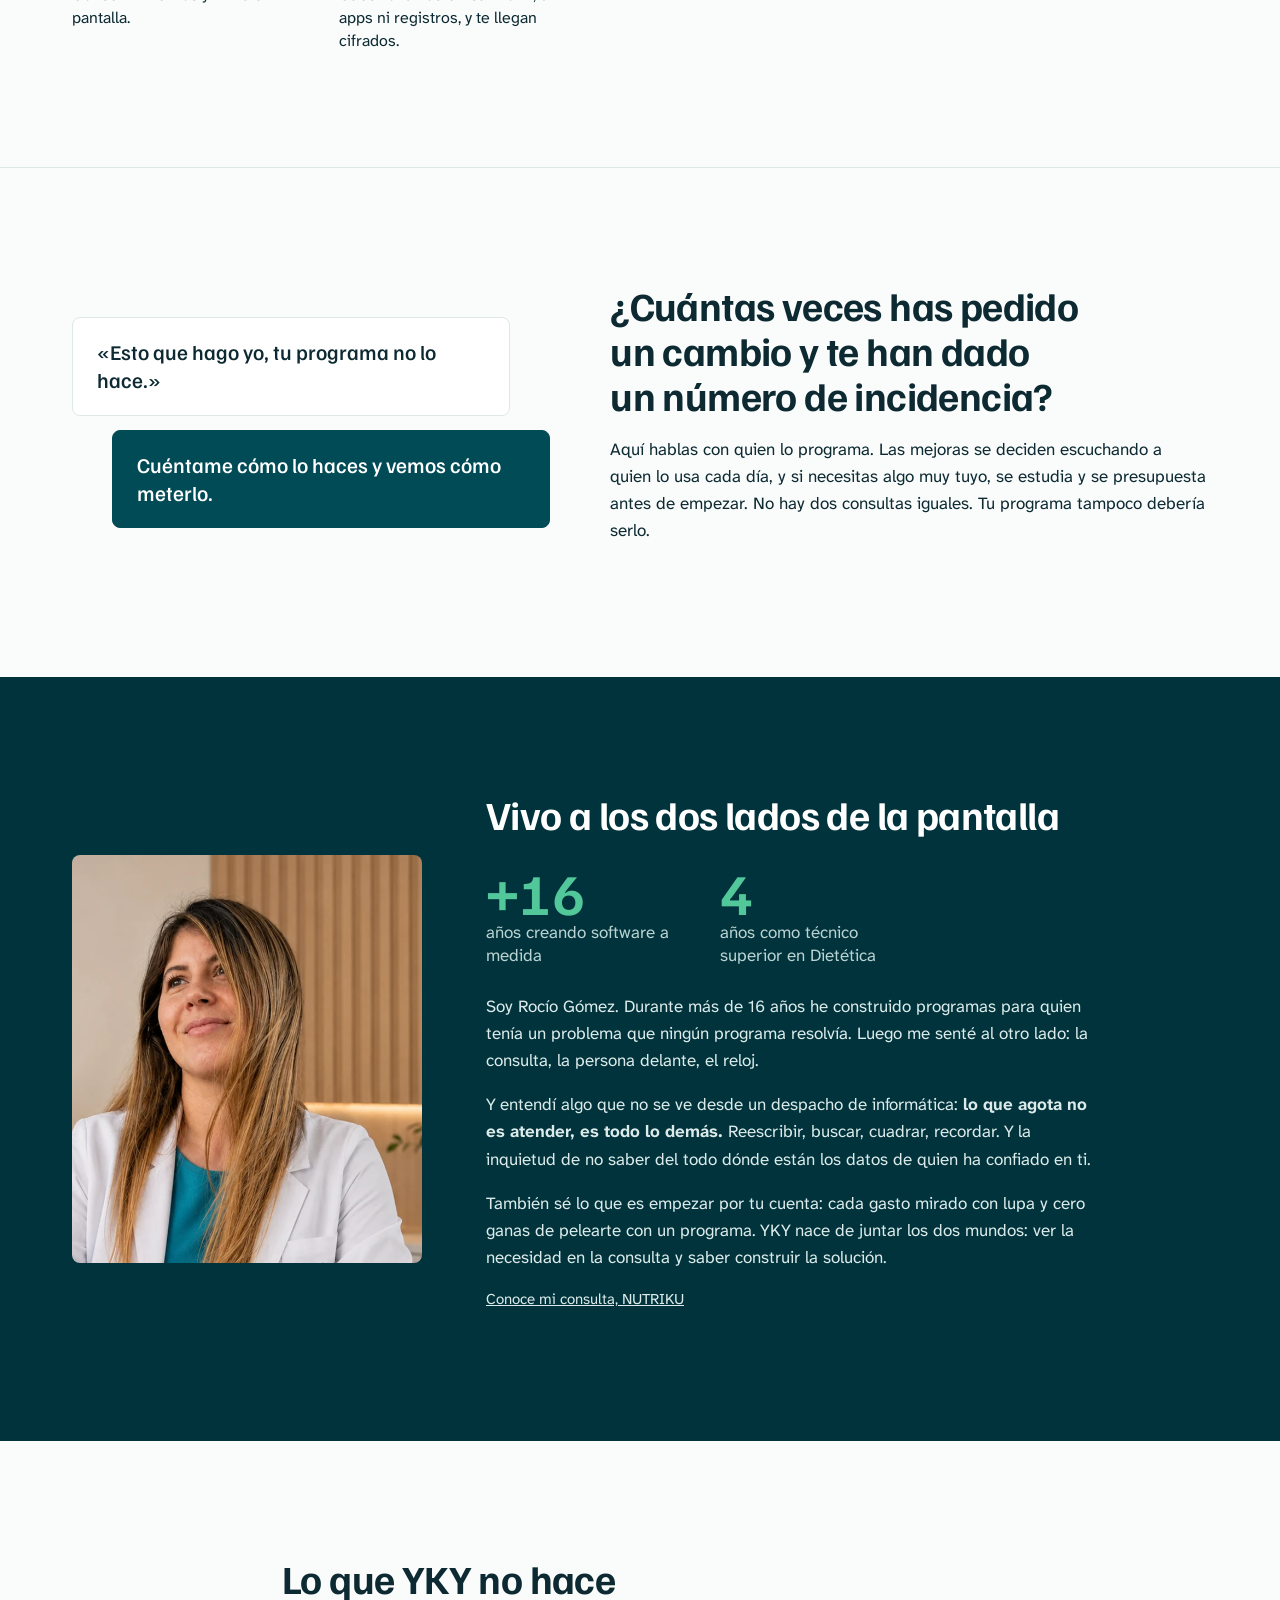
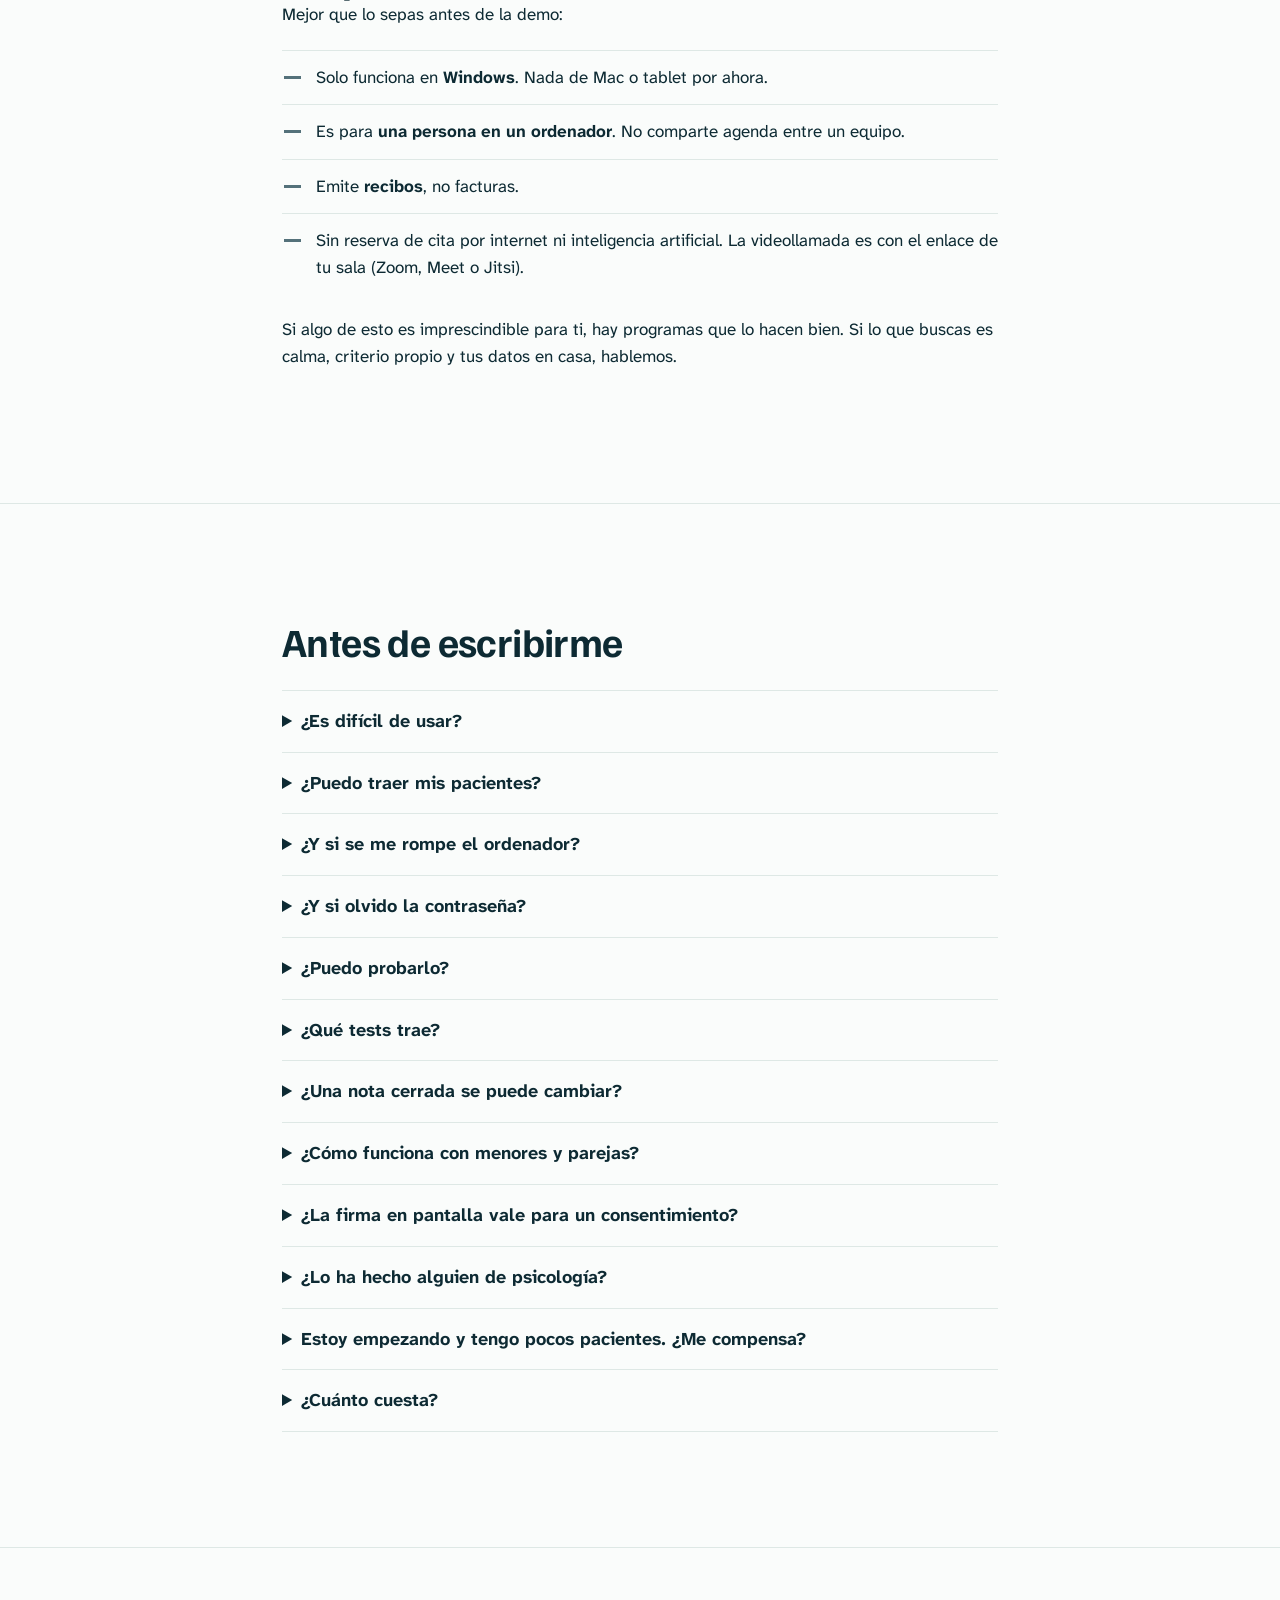
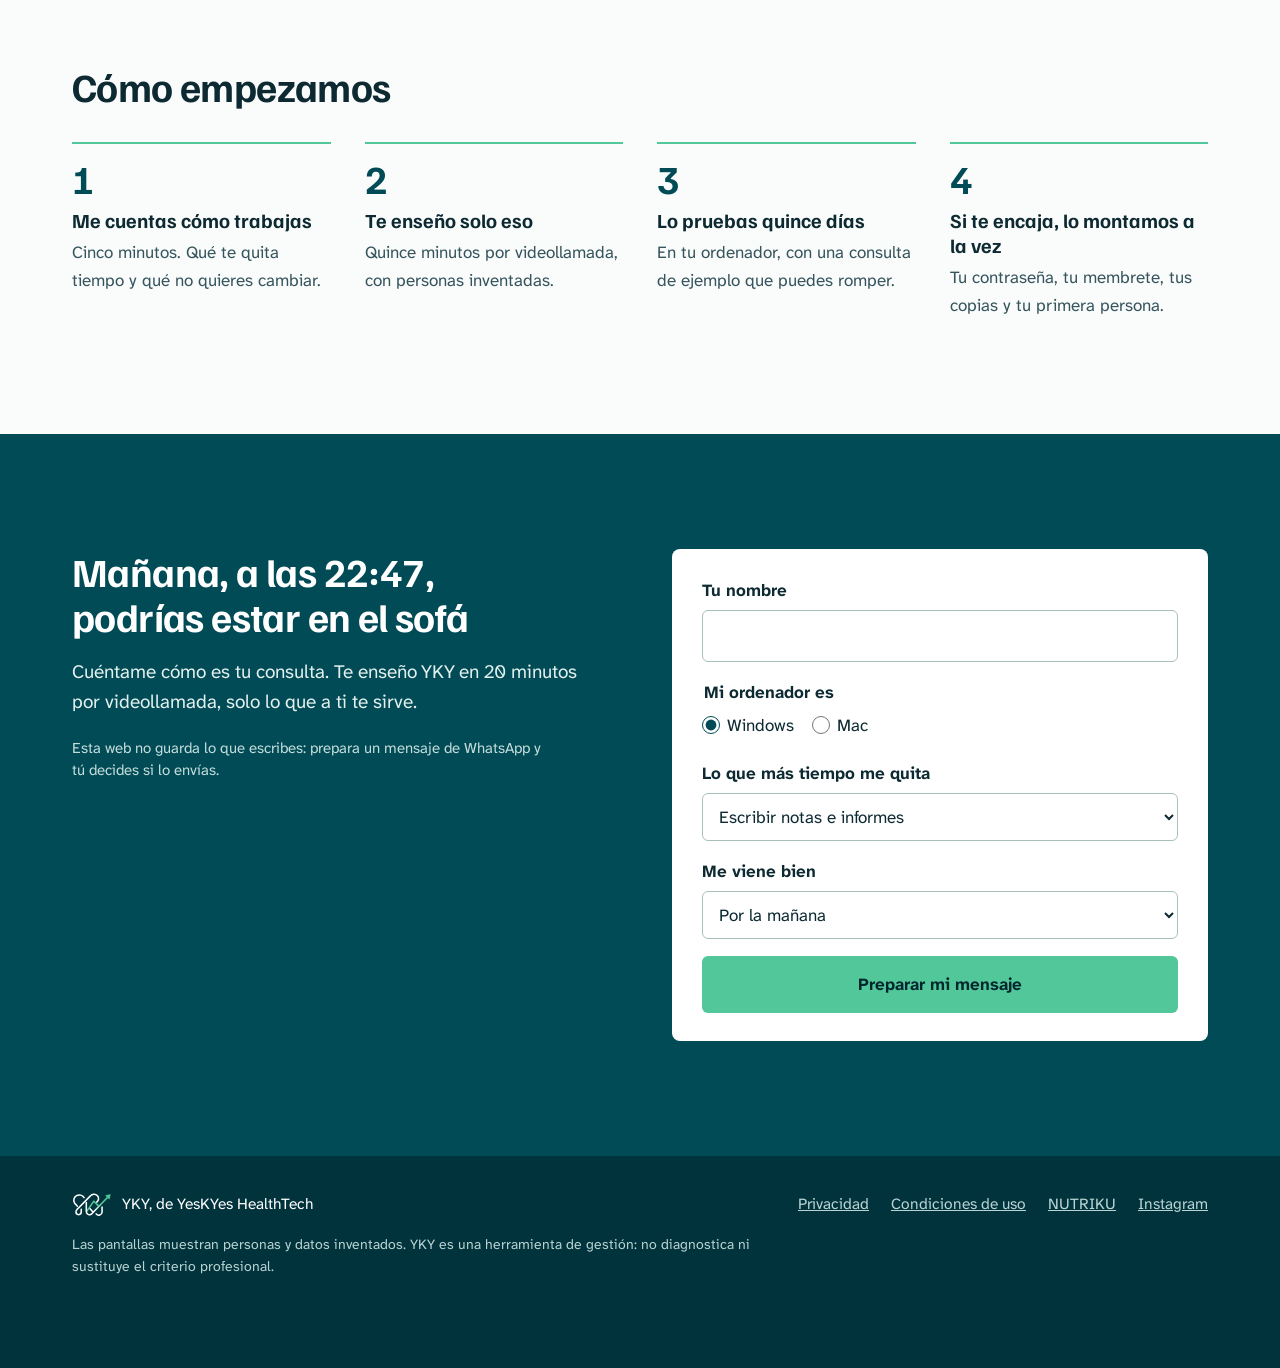
==== commit 02333db8: "Condiciones de uso, privacidad actualizada (licencia y aceptación, Cloudflare) y videollamada Co-Aut" ====
--- a/index.html
+++ b/index.html
@@ -202,7 +202,7 @@
   <div class="ancho estrecho">
     <h2>Lo que YKY no hace</h2>
     <p>Mejor que lo sepas antes de la demo:</p>
-    <ul class="noes"><li>Solo funciona en <strong>Windows</strong>. Nada de Mac o tablet por ahora.</li><li>Es para <strong>una persona en un ordenador</strong>. No comparte agenda entre un equipo.</li><li>Emite <strong>recibos</strong>, no facturas.</li><li>Sin reserva de cita por internet, videollamada ni inteligencia artificial.</li></ul>
+    <ul class="noes"><li>Solo funciona en <strong>Windows</strong>. Nada de Mac o tablet por ahora.</li><li>Es para <strong>una persona en un ordenador</strong>. No comparte agenda entre un equipo.</li><li>Emite <strong>recibos</strong>, no facturas.</li><li>Sin reserva de cita por internet ni inteligencia artificial. La videollamada es con el enlace de tu sala (Zoom, Meet o Jitsi).</li></ul>
     <p>Si algo de esto es imprescindible para ti, hay programas que lo hacen bien. Si lo que buscas es calma, criterio propio y tus datos en casa, hablemos.</p>
   </div>
 </section>
@@ -249,7 +249,7 @@
 </section>
 </main>
 
-<footer><div class="ancho"><span><img src="img/marca-clara.svg" alt="" width="40" height="24"> YKY, de YesKYes HealthTech</span><nav aria-label="Legal"><a href="privacidad.html">Privacidad</a><a href="https://nutriku.com/" target="_blank" rel="noopener">NUTRIKU</a><a href="https://www.instagram.com/rociogomez_nutriku" target="_blank" rel="noopener">Instagram</a></nav><small>Las pantallas muestran personas y datos inventados. YKY es una herramienta de gestión: no diagnostica ni sustituye el criterio profesional.</small></div></footer>
+<footer><div class="ancho"><span><img src="img/marca-clara.svg" alt="" width="40" height="24"> YKY, de YesKYes HealthTech</span><nav aria-label="Legal"><a href="privacidad.html">Privacidad</a><a href="condiciones.html">Condiciones de uso</a><a href="https://nutriku.com/" target="_blank" rel="noopener">NUTRIKU</a><a href="https://www.instagram.com/rociogomez_nutriku" target="_blank" rel="noopener">Instagram</a></nav><small>Las pantallas muestran personas y datos inventados. YKY es una herramienta de gestión: no diagnostica ni sustituye el criterio profesional.</small></div></footer>
 <a class="boton menta fijo" href="#demo">Agendar una demo</a>
 <script type="application/ld+json">{"@context":"https://schema.org","@type":"SoftwareApplication","name":"YKY","applicationCategory":"BusinessApplication","operatingSystem":"Windows","description":"Programa de escritorio para consultas de psicología: historia clínica, tests, cuestionarios para casa, agenda, evolución e informes, con los datos cifrados en el ordenador de quien lo usa.","author":{"@type":"Person","name":"Rocío Gómez","jobTitle":"Técnico superior en Dietética y desarrolladora de software"}}</script>
 <script src="web.js"></script>
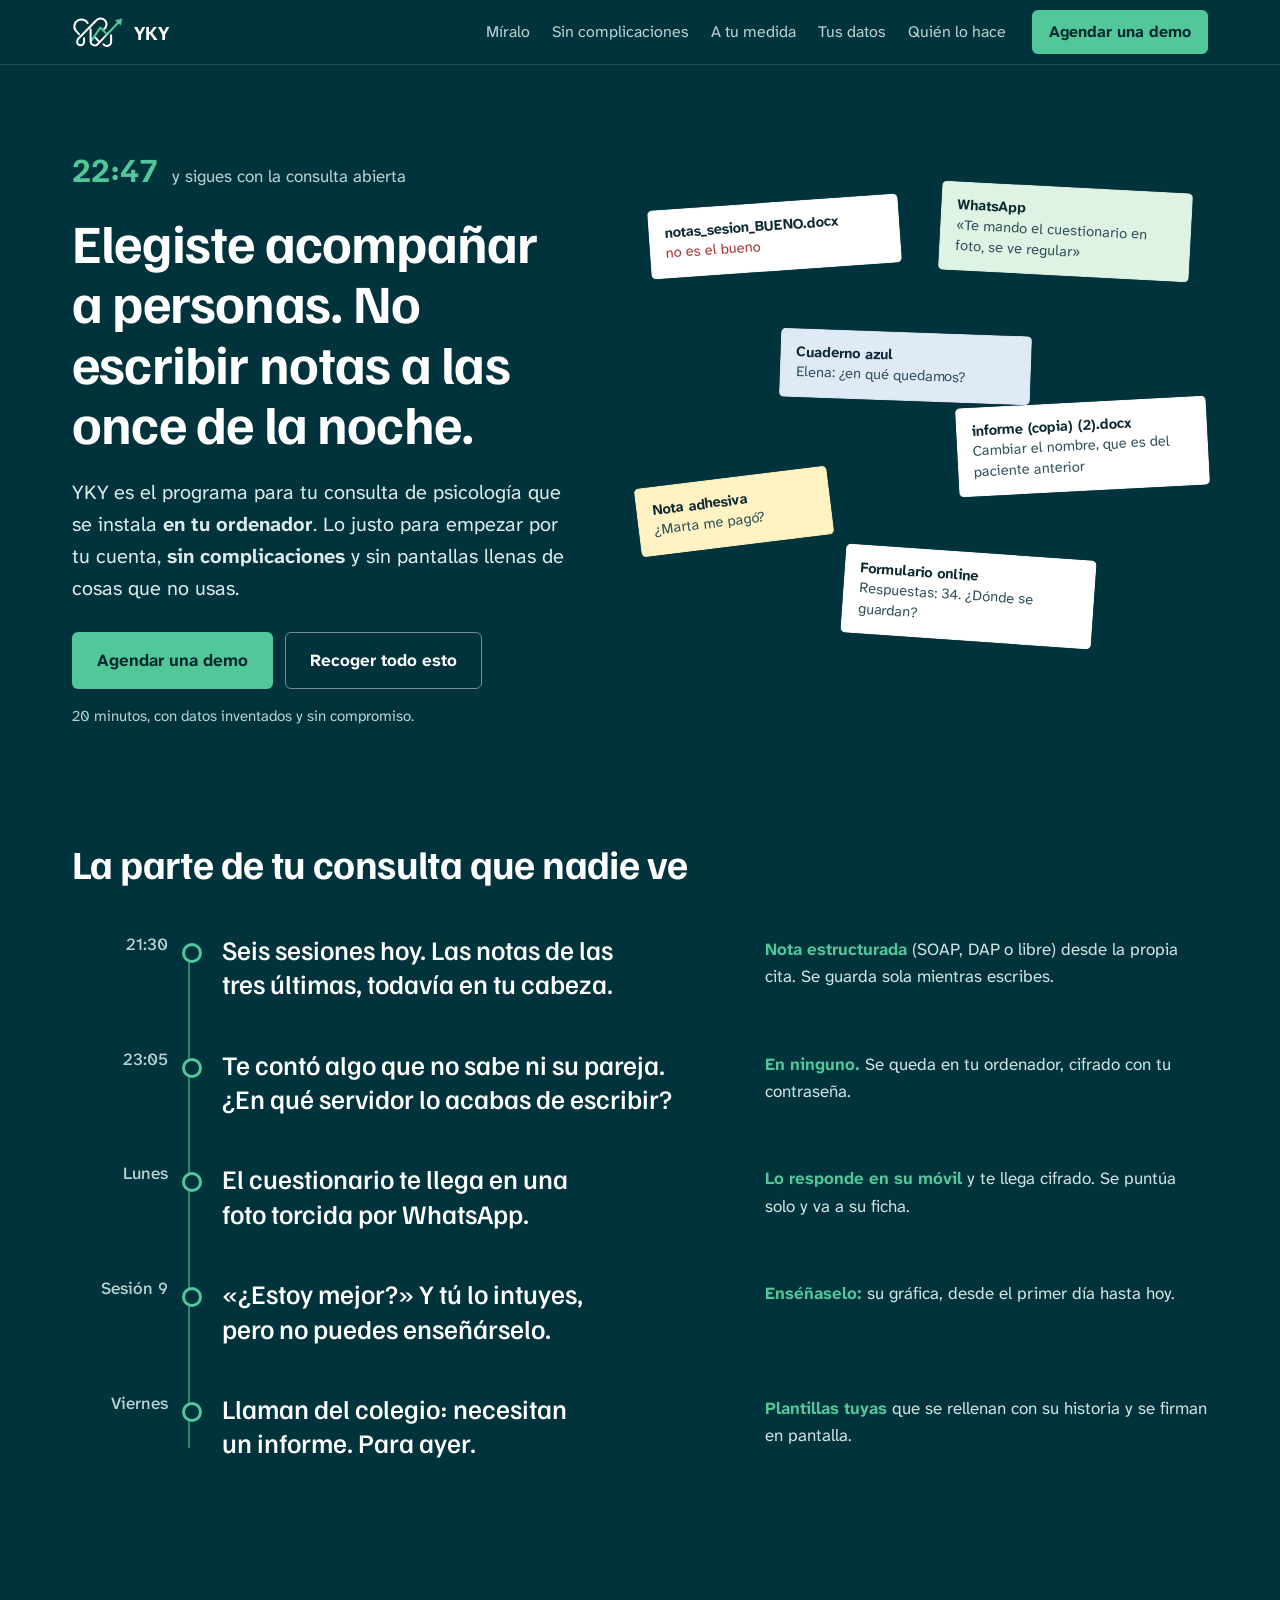
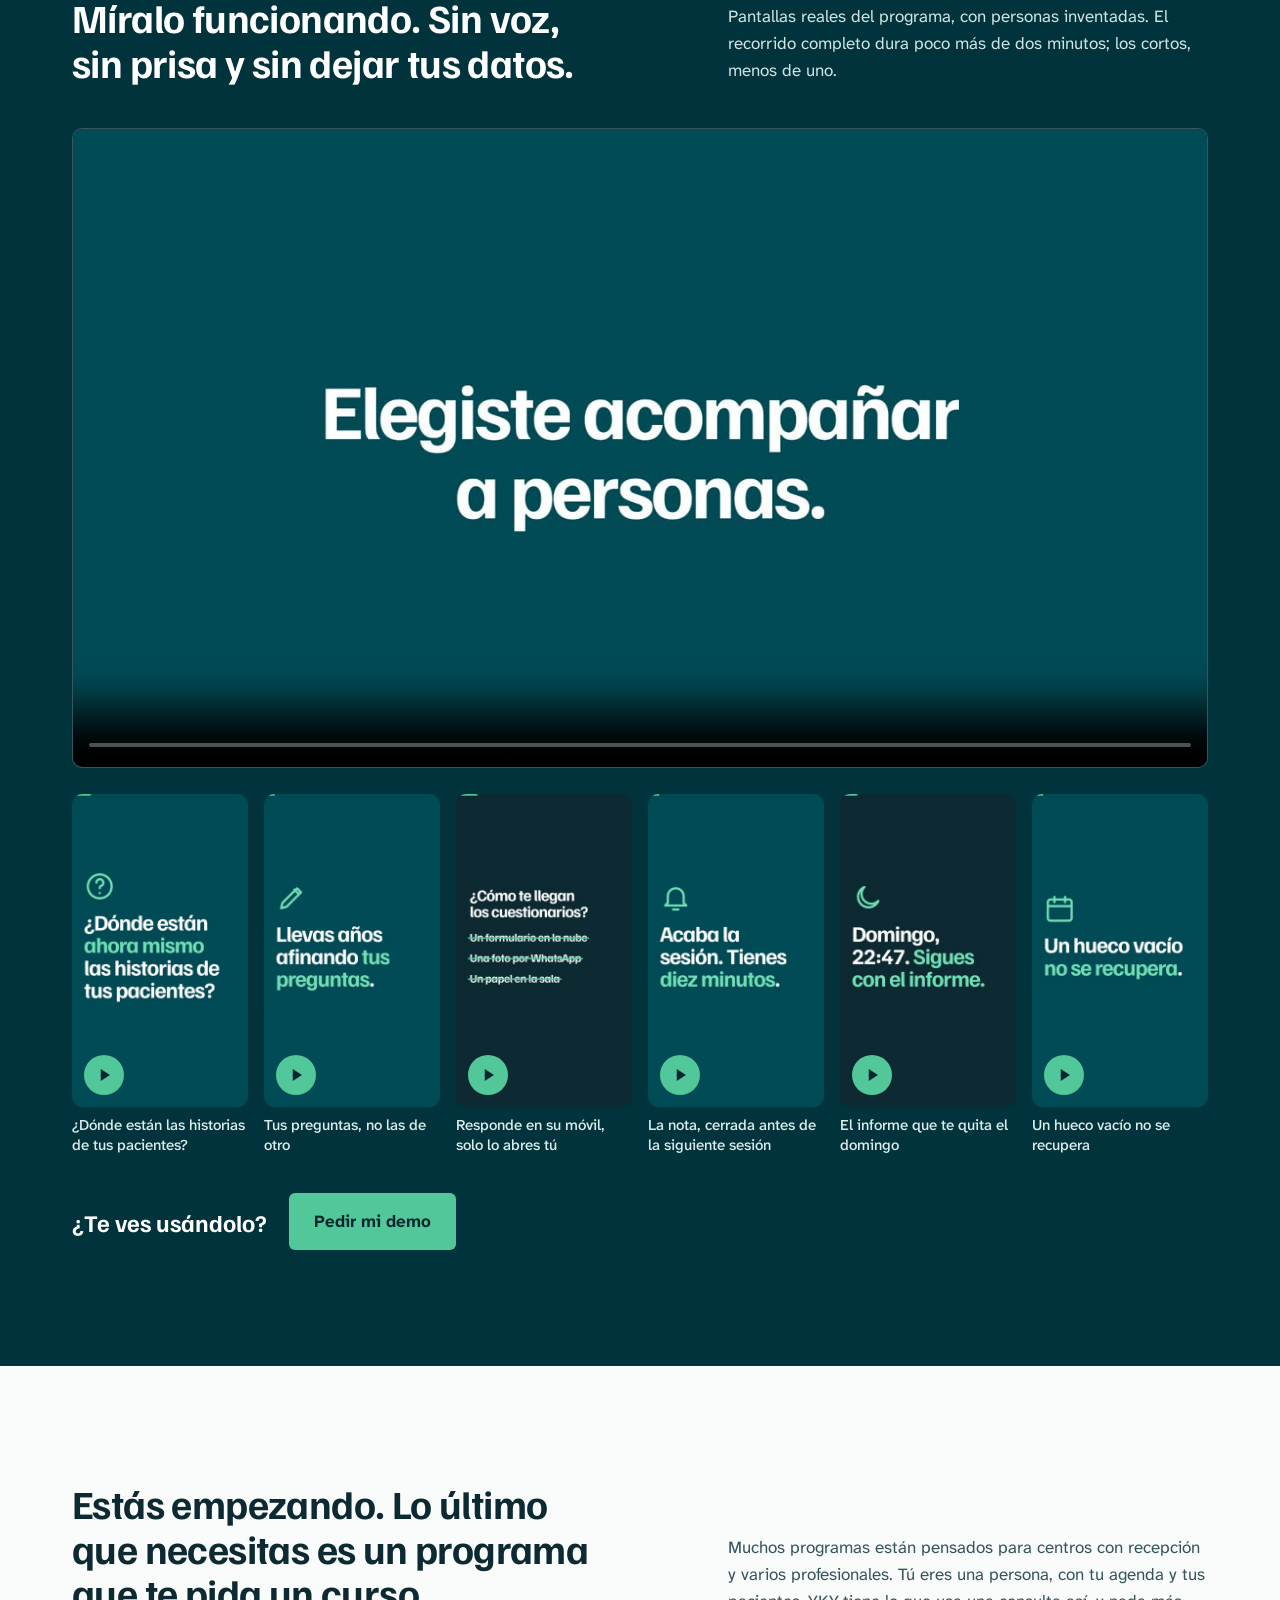
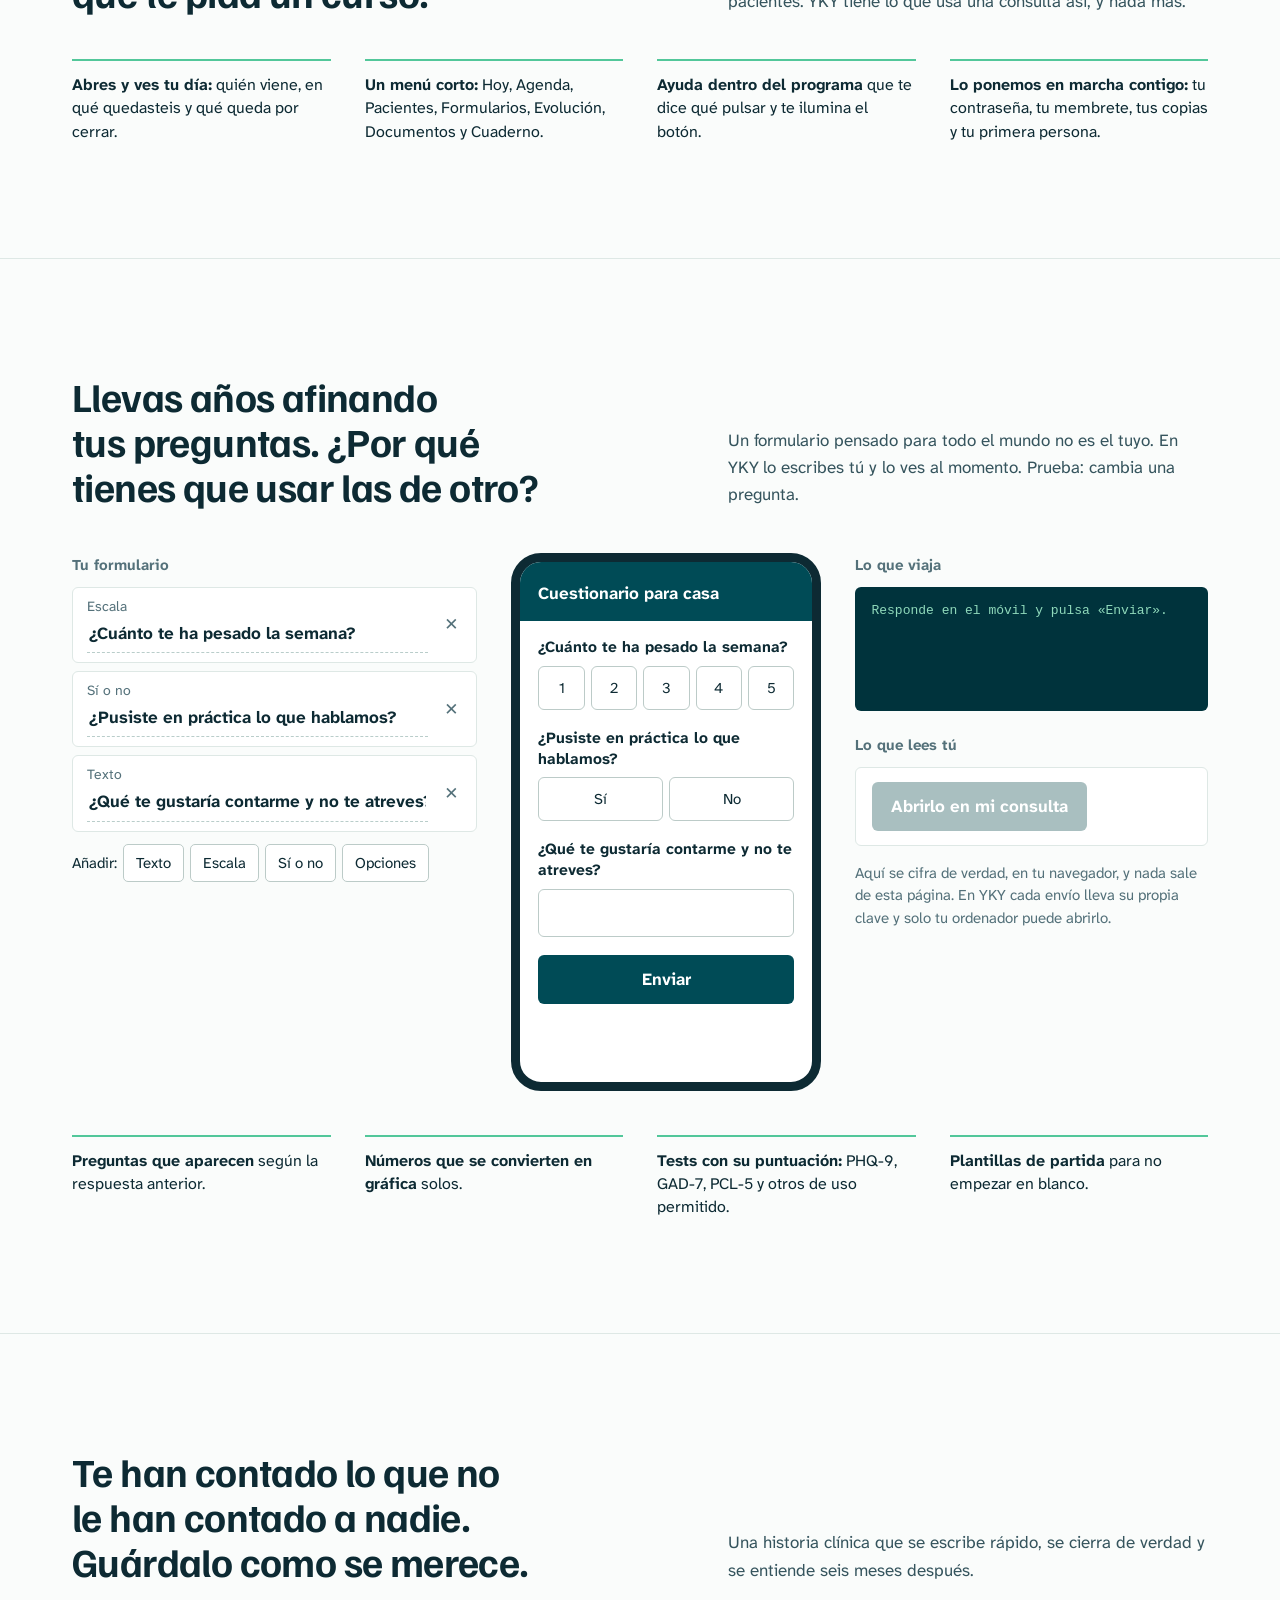
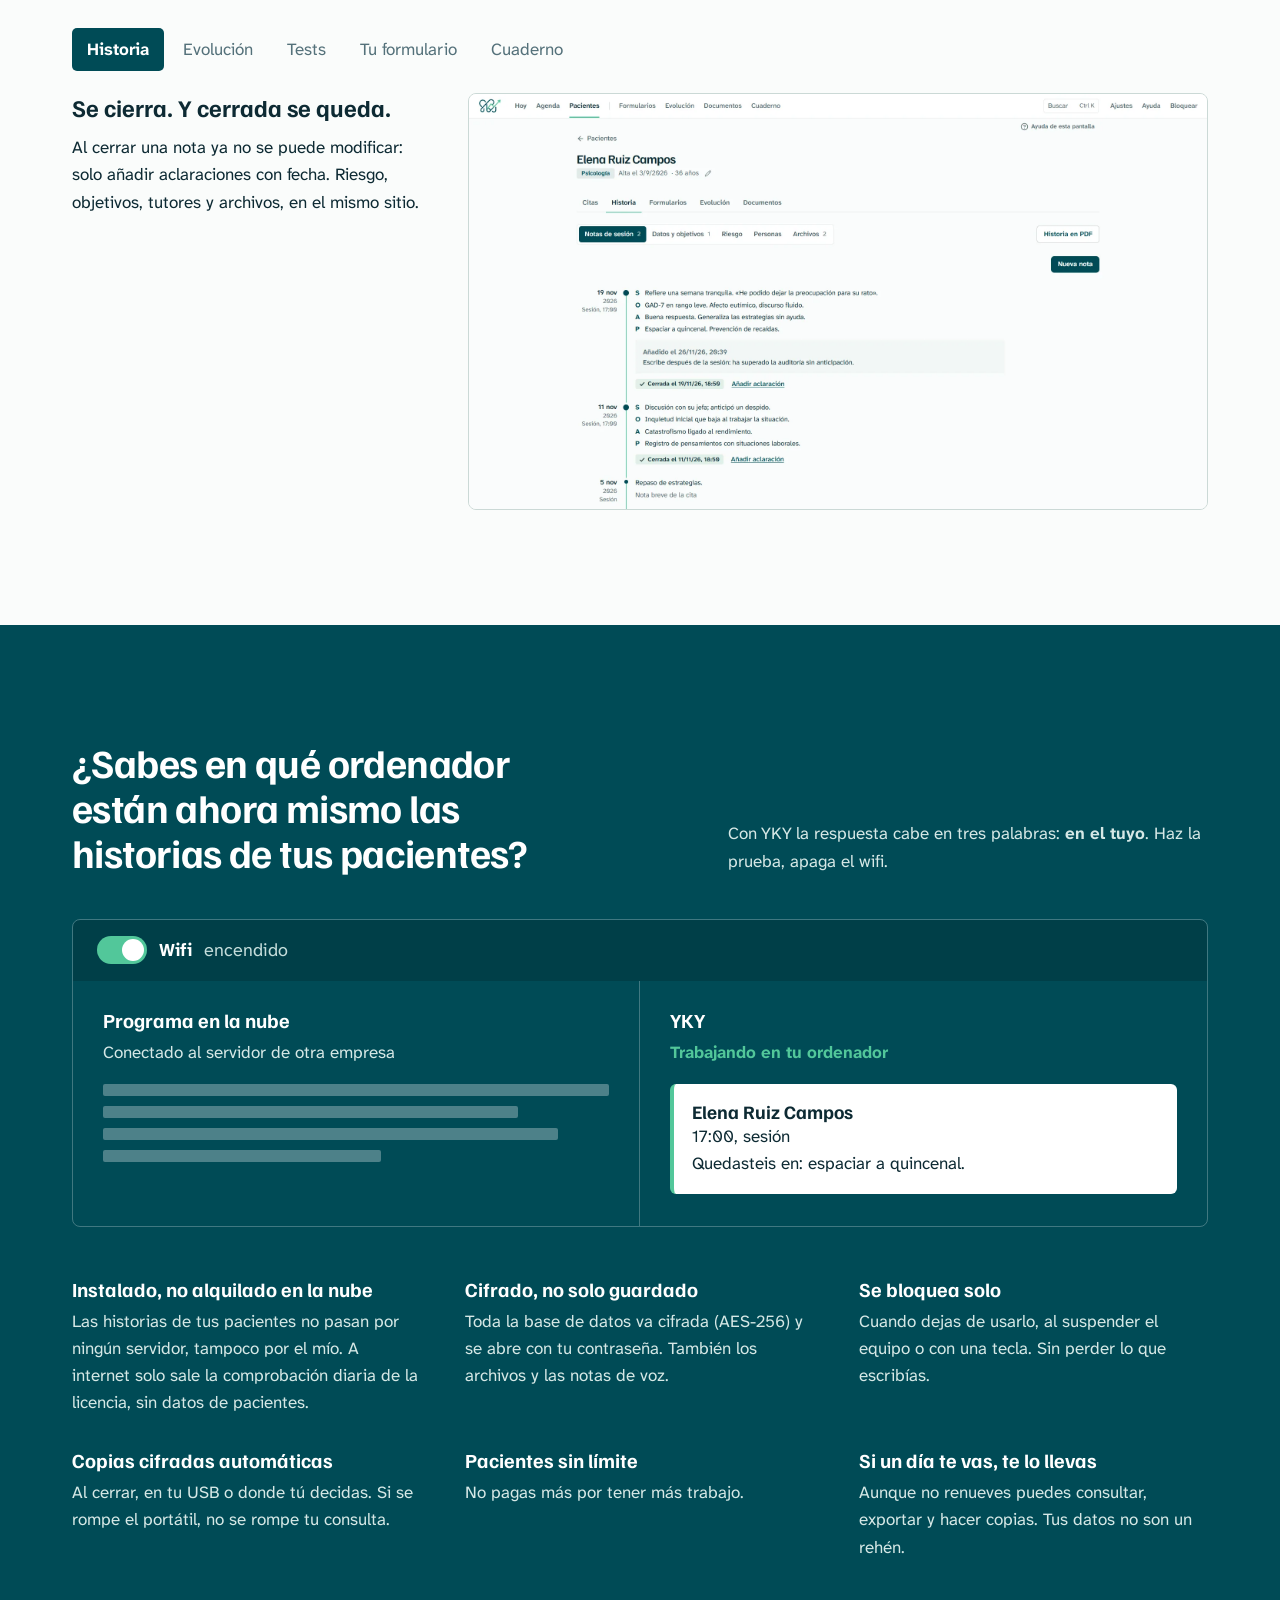
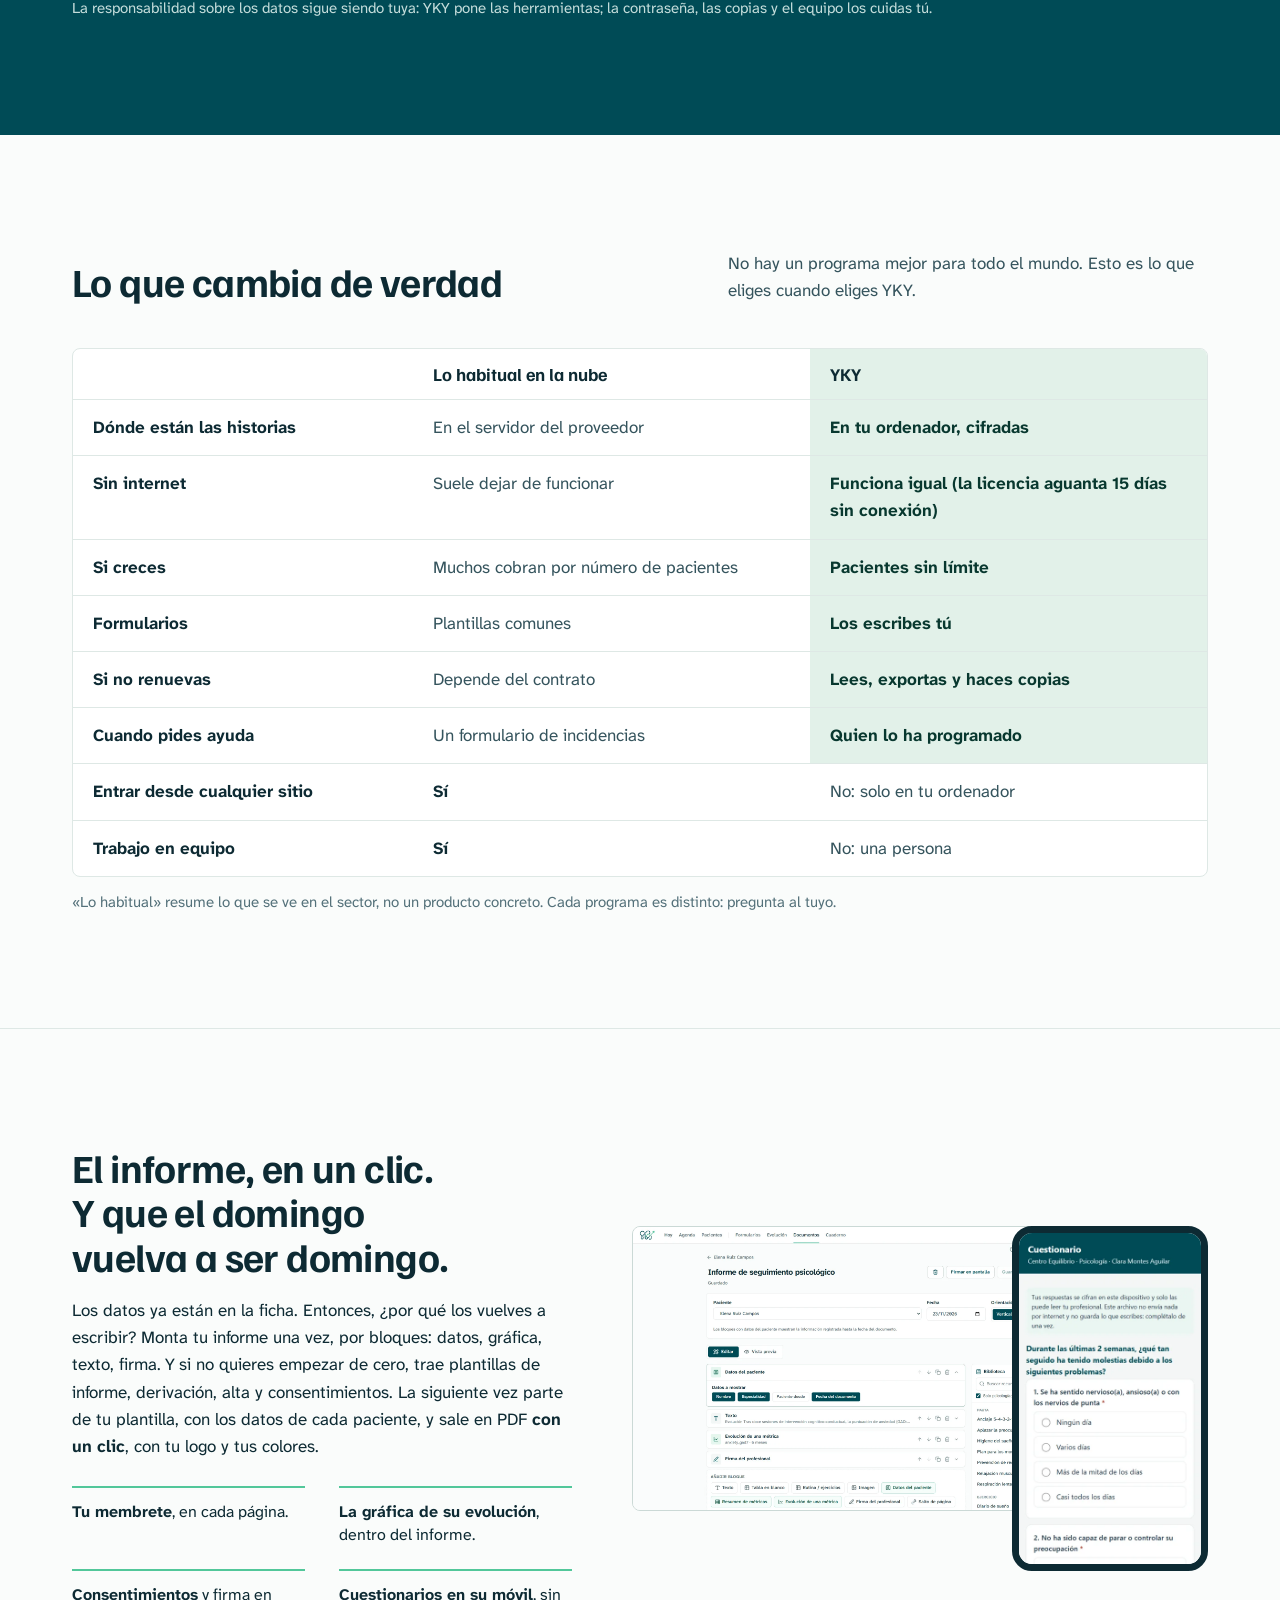
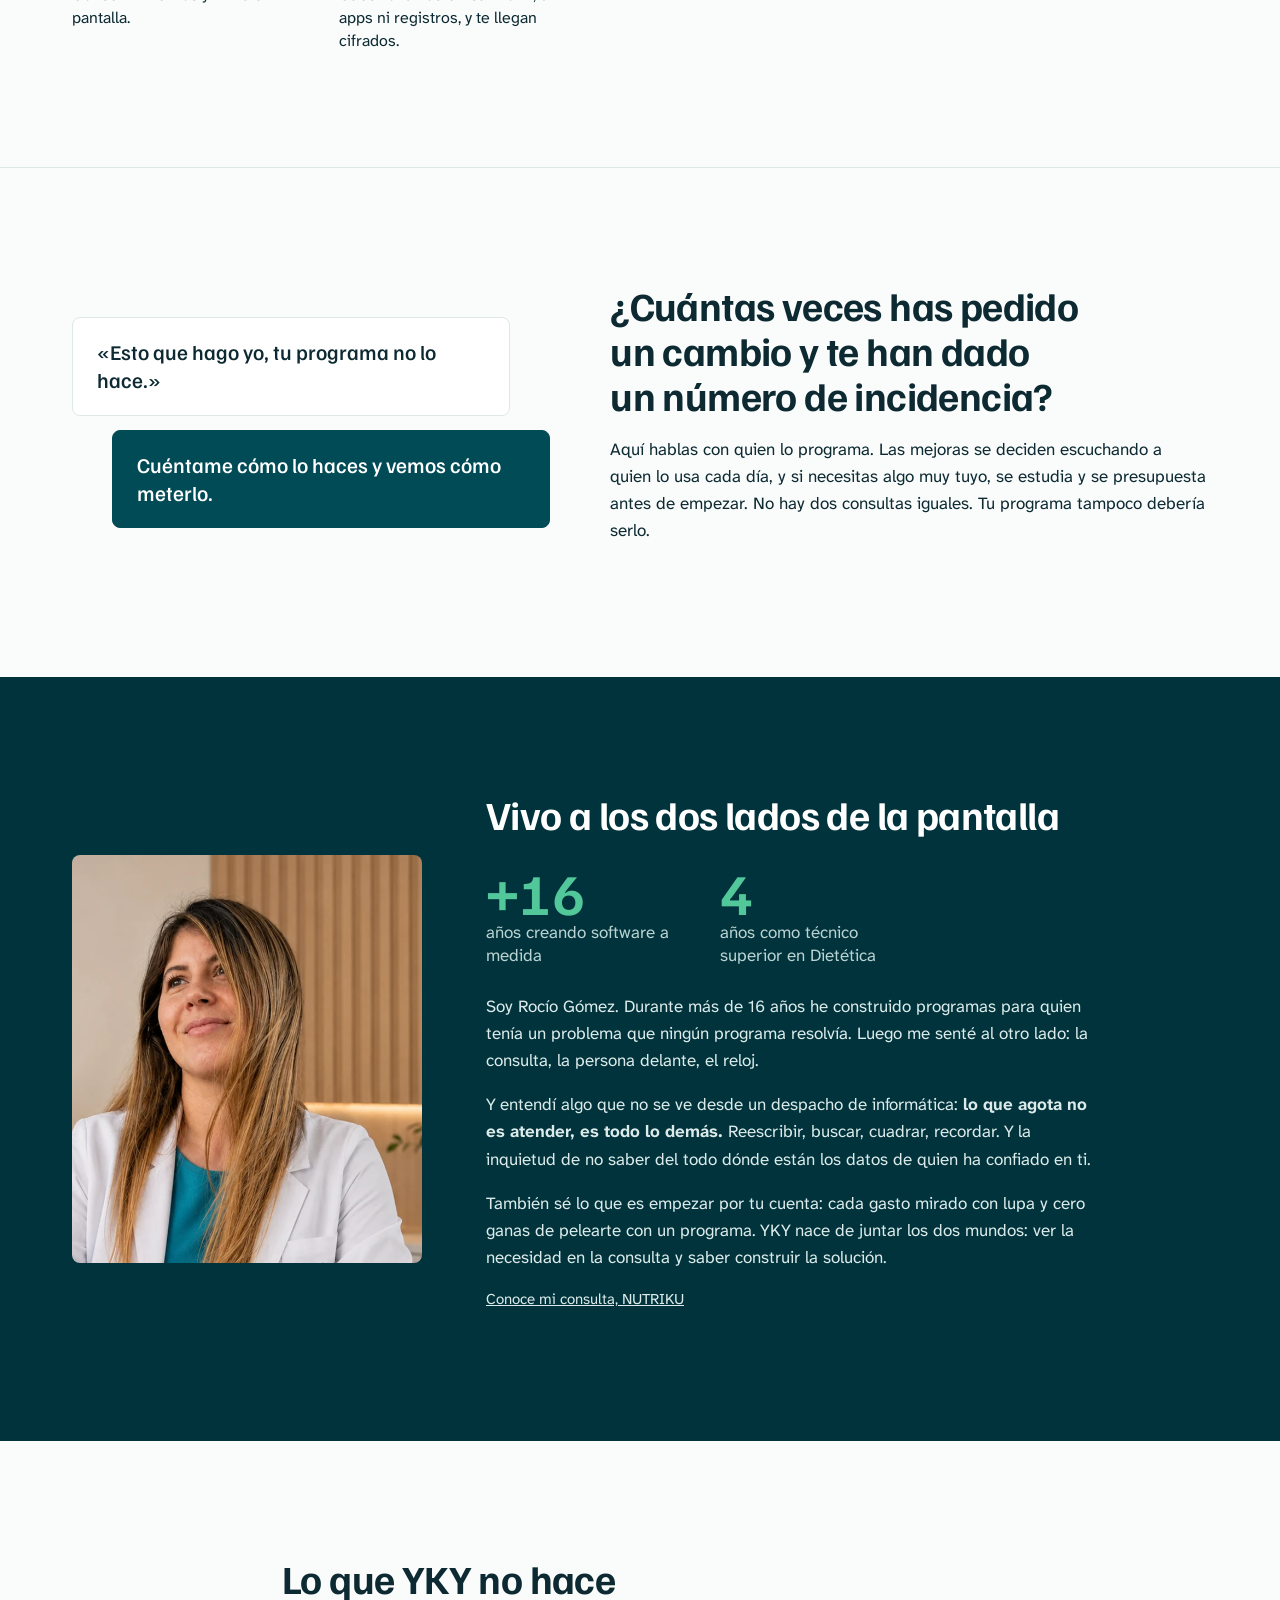
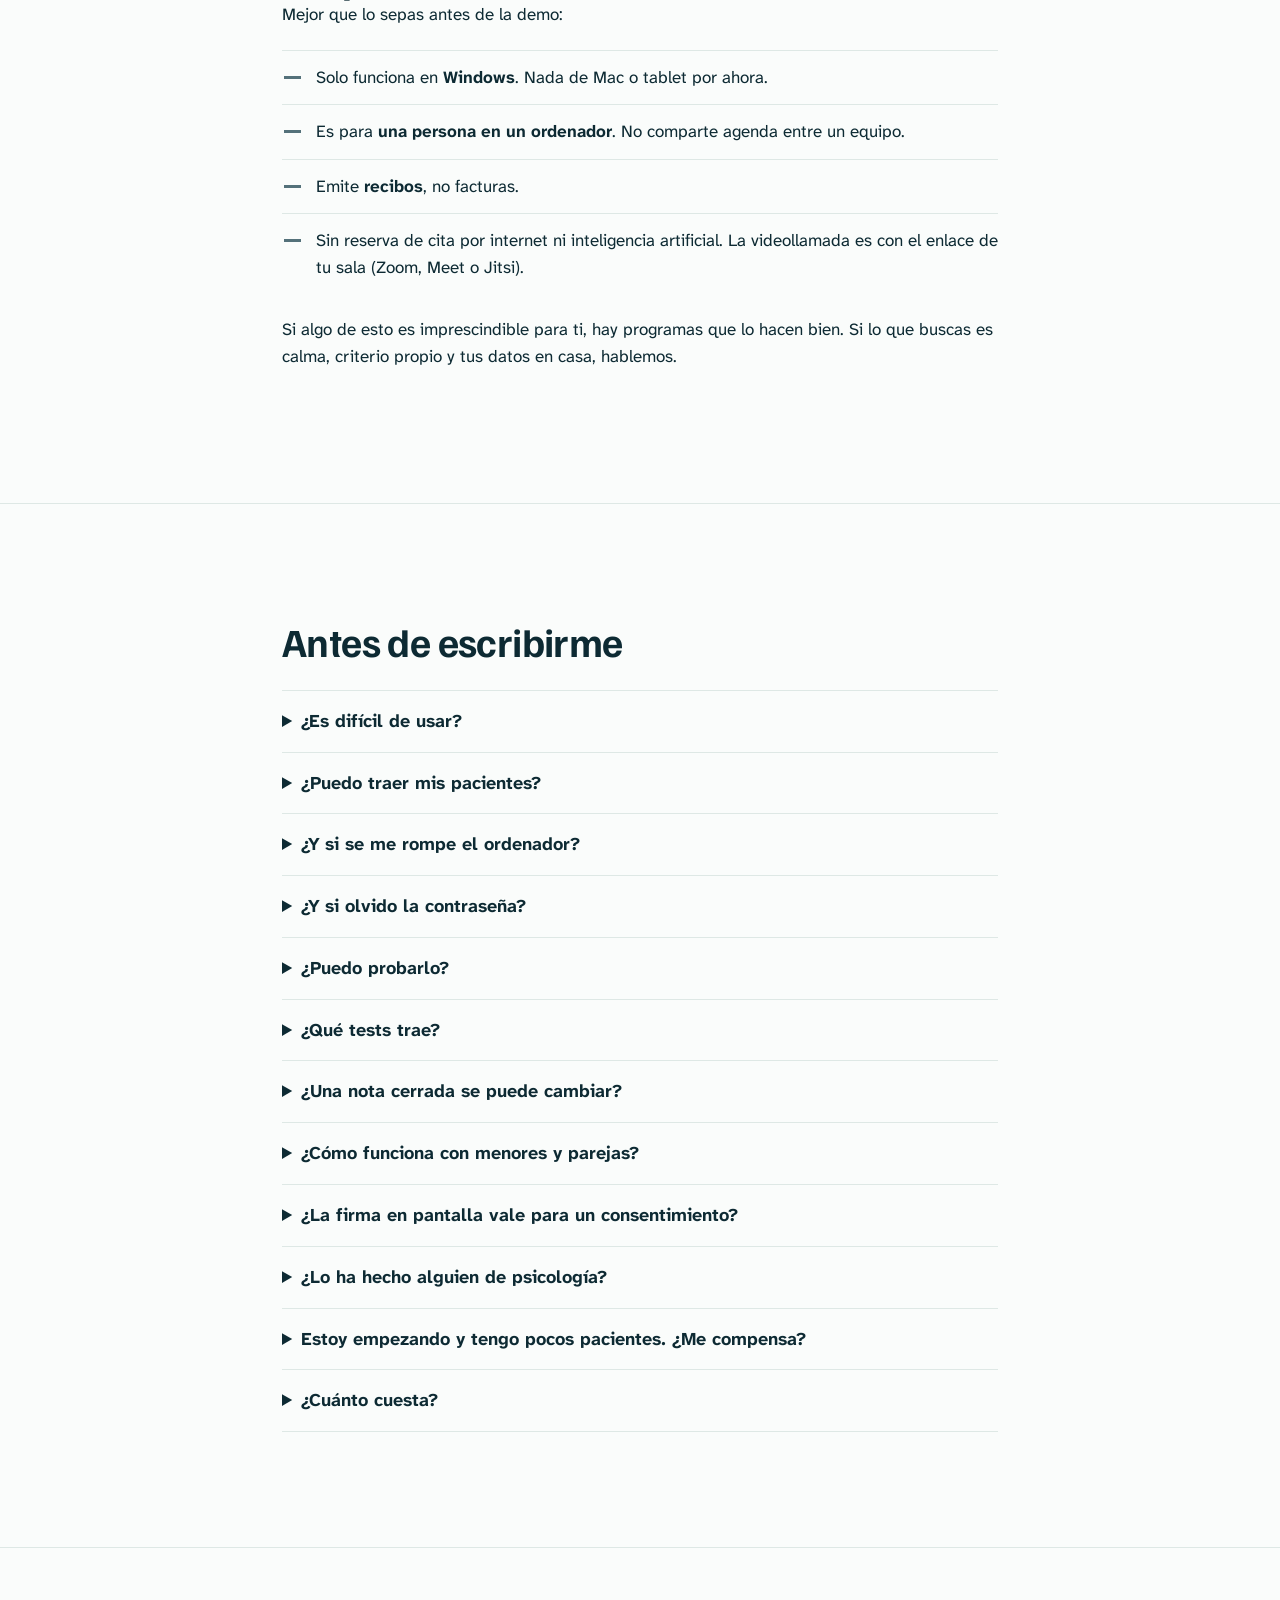
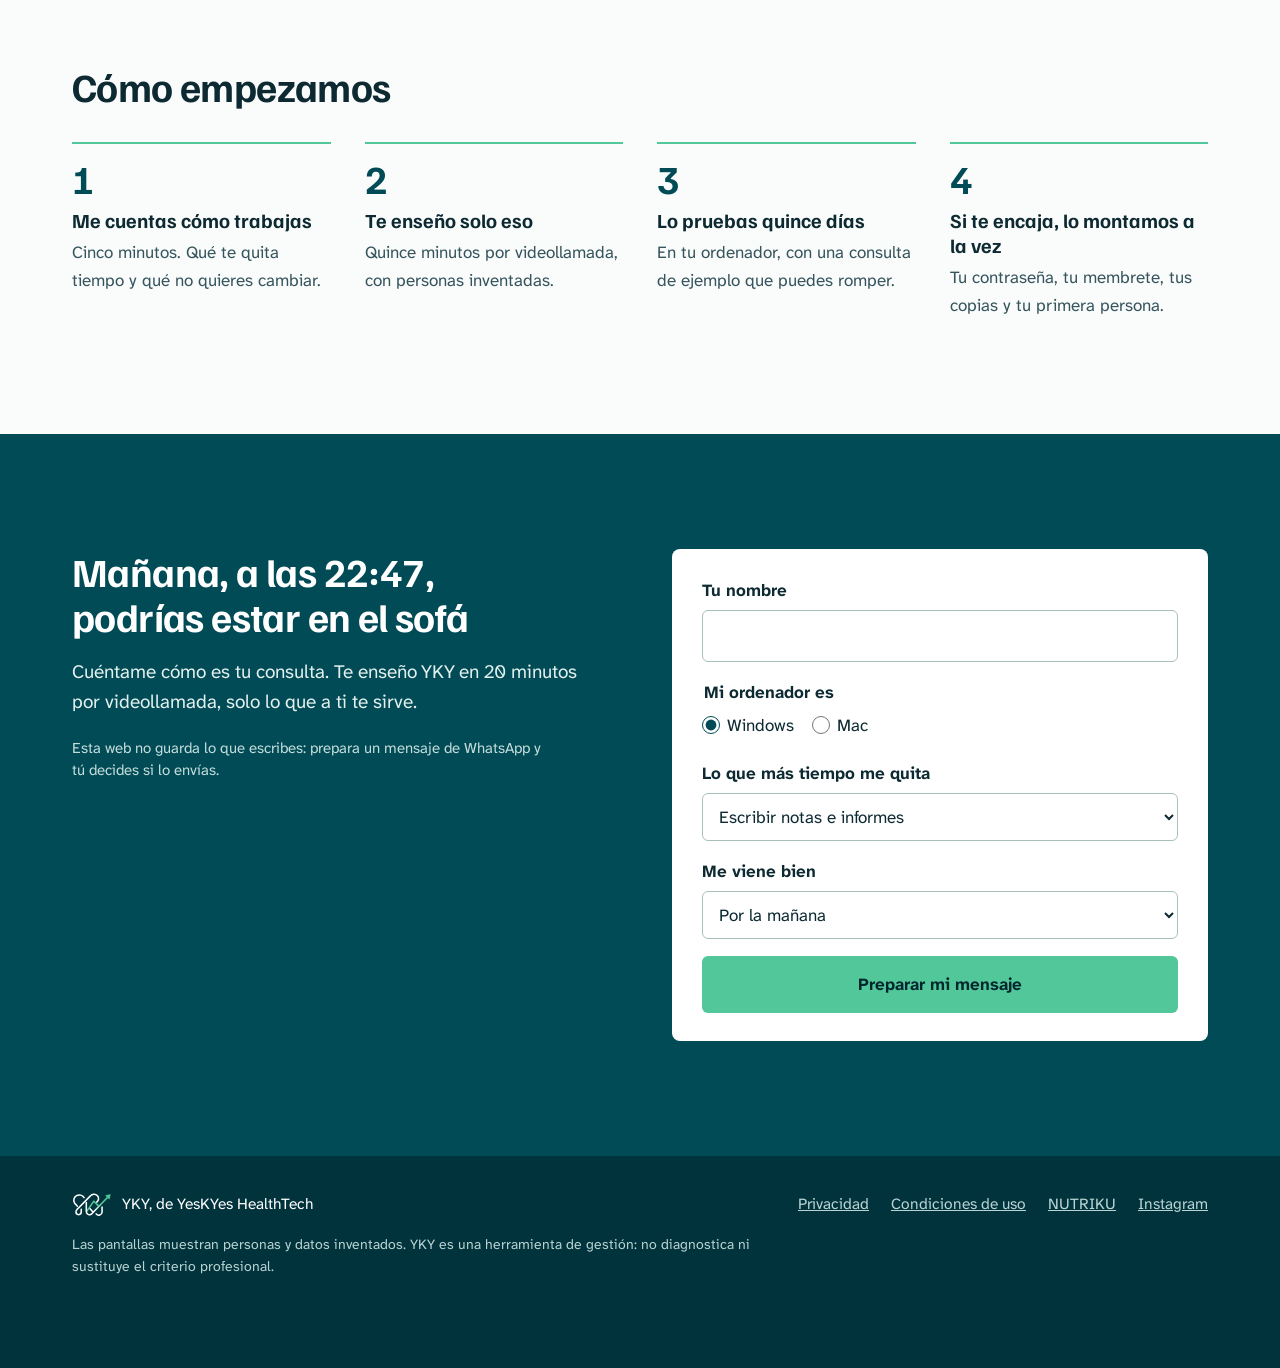
==== commit 97cf311a: "Web: YKY gratuito por tiempo limitado Co-Authored-By: Claude Opus 5.5 <noreply@anthropic.com>" ====
--- a/index.html
+++ b/index.html
@@ -221,7 +221,7 @@
     <details class="solo" data-para="psicologia"><summary>¿La firma en pantalla vale para un consentimiento?</summary><p>Es una firma electrónica simple: guarda el trazo, la fecha y una huella del documento. Los textos incluidos son orientativos; revísalos con tu colegio o asesoría.</p></details>
     <details class="solo" data-para="psicologia"><summary>¿Lo ha hecho alguien de psicología?</summary><p>No. Lo programo yo, técnico superior en Dietética y con más de 16 años de software a medida. La parte de psicología la quiero afinar con quien la ejerce: si ves algo que no encaja, me ayuda saberlo.</p></details>
     <details><summary>Estoy empezando y tengo pocos pacientes. ¿Me compensa?</summary><p>Está pensado para eso: lo montas una vez y crece contigo, sin pagar más por tener más pacientes. Y si un día lo dejas, tus datos siguen siendo tuyos.</p></details>
-    <details><summary>¿Cuánto cuesta?</summary><p>Es una licencia anual según lo que uses, con pacientes ilimitados. Te doy el precio exacto en la demo, sin letra pequeña.</p></details>
+    <details><summary>¿Cuánto cuesta?</summary><p>Ahora mismo <strong>es gratuito</strong>, por tiempo limitado, mientras lo lanzamos. Si algún día pasa a ser de pago, te aviso con al menos 30 días y decides tú; si no sigues, tus datos siguen siendo tuyos y puedes exportarlos.</p></details>
   </div>
 </section>
 
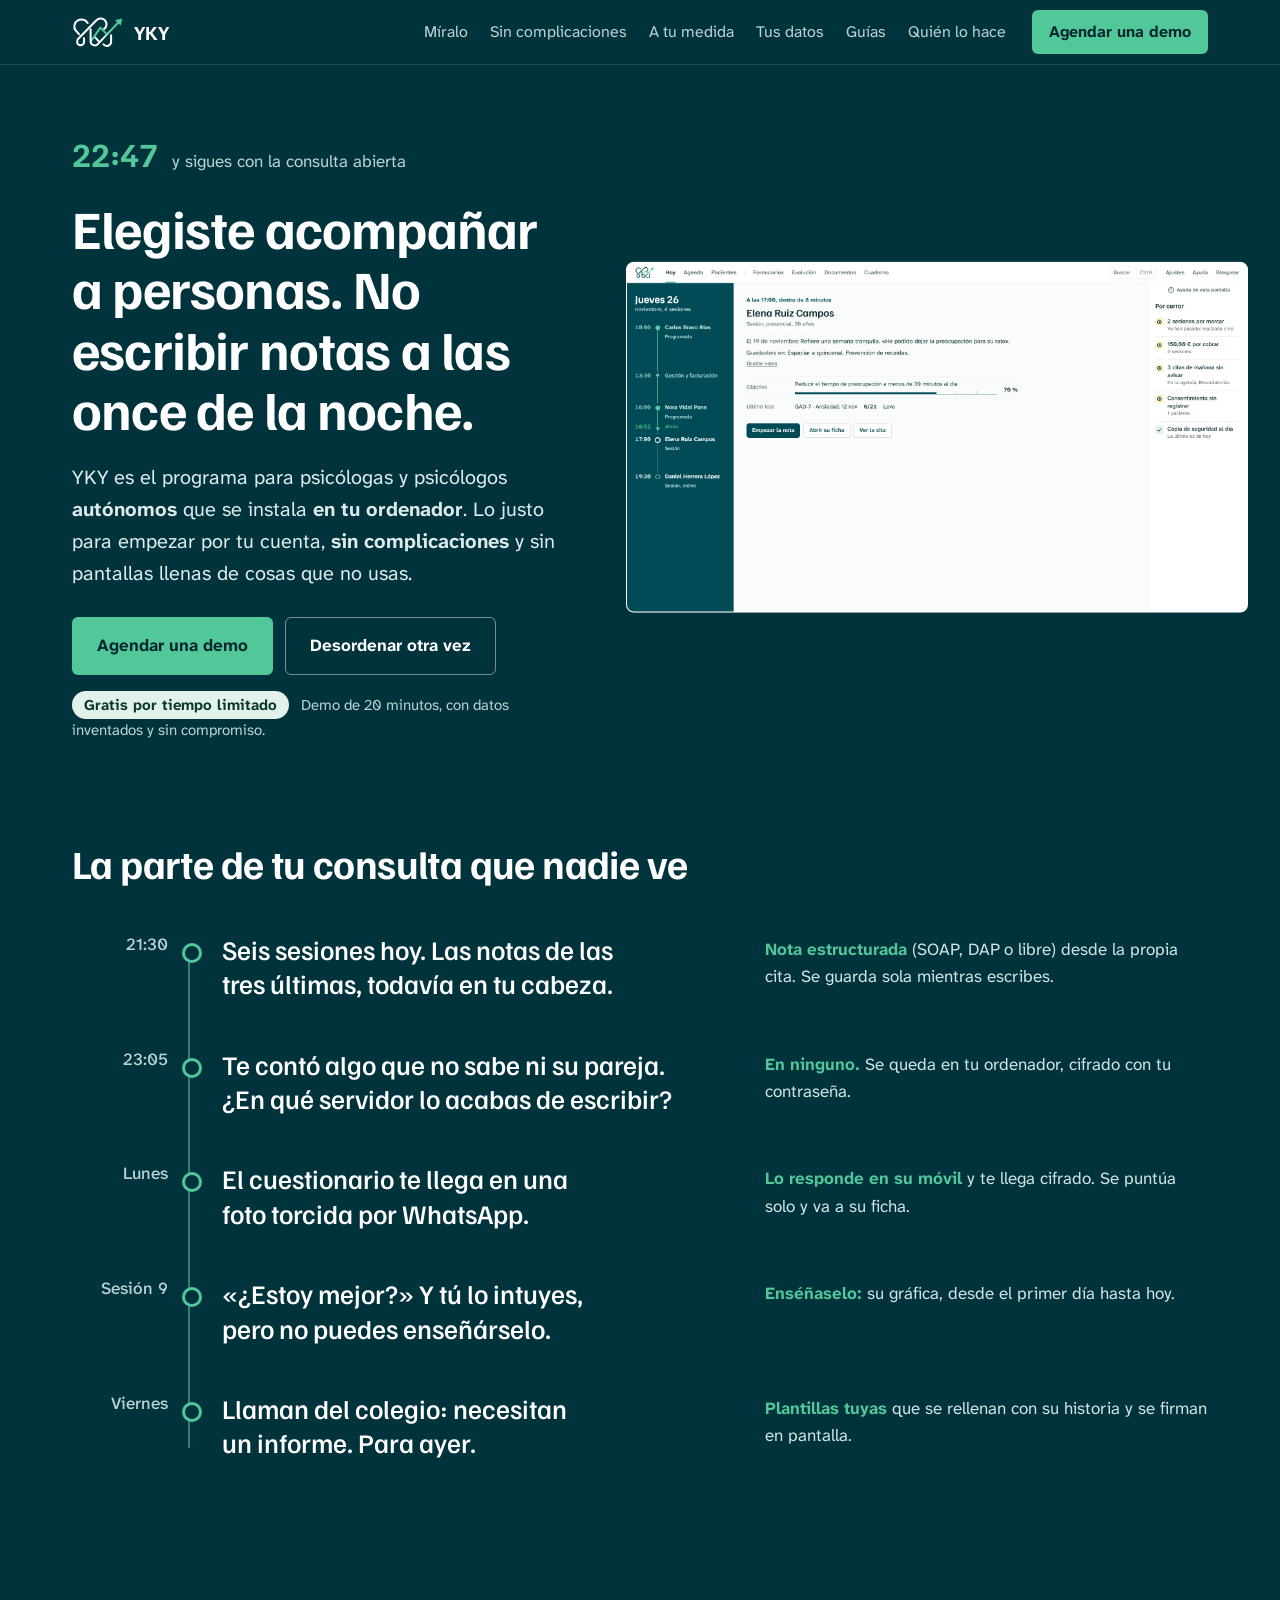
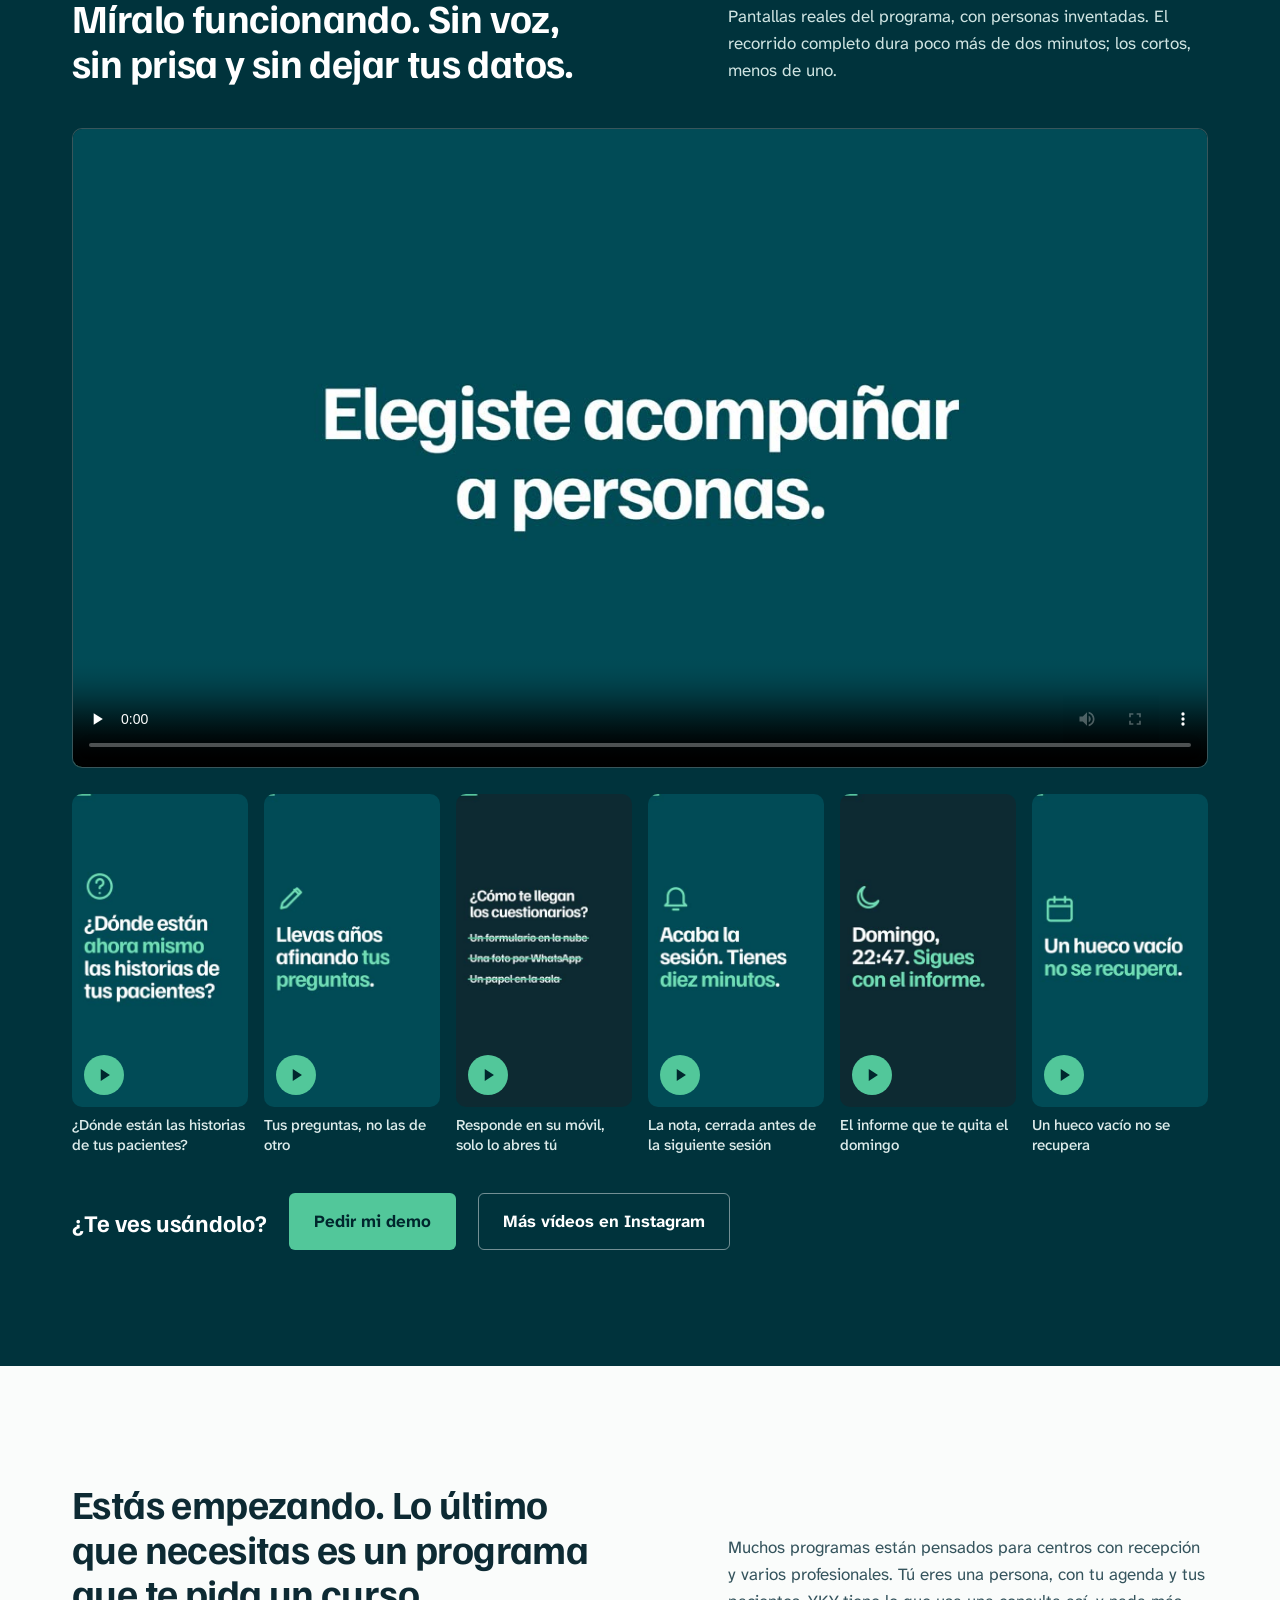
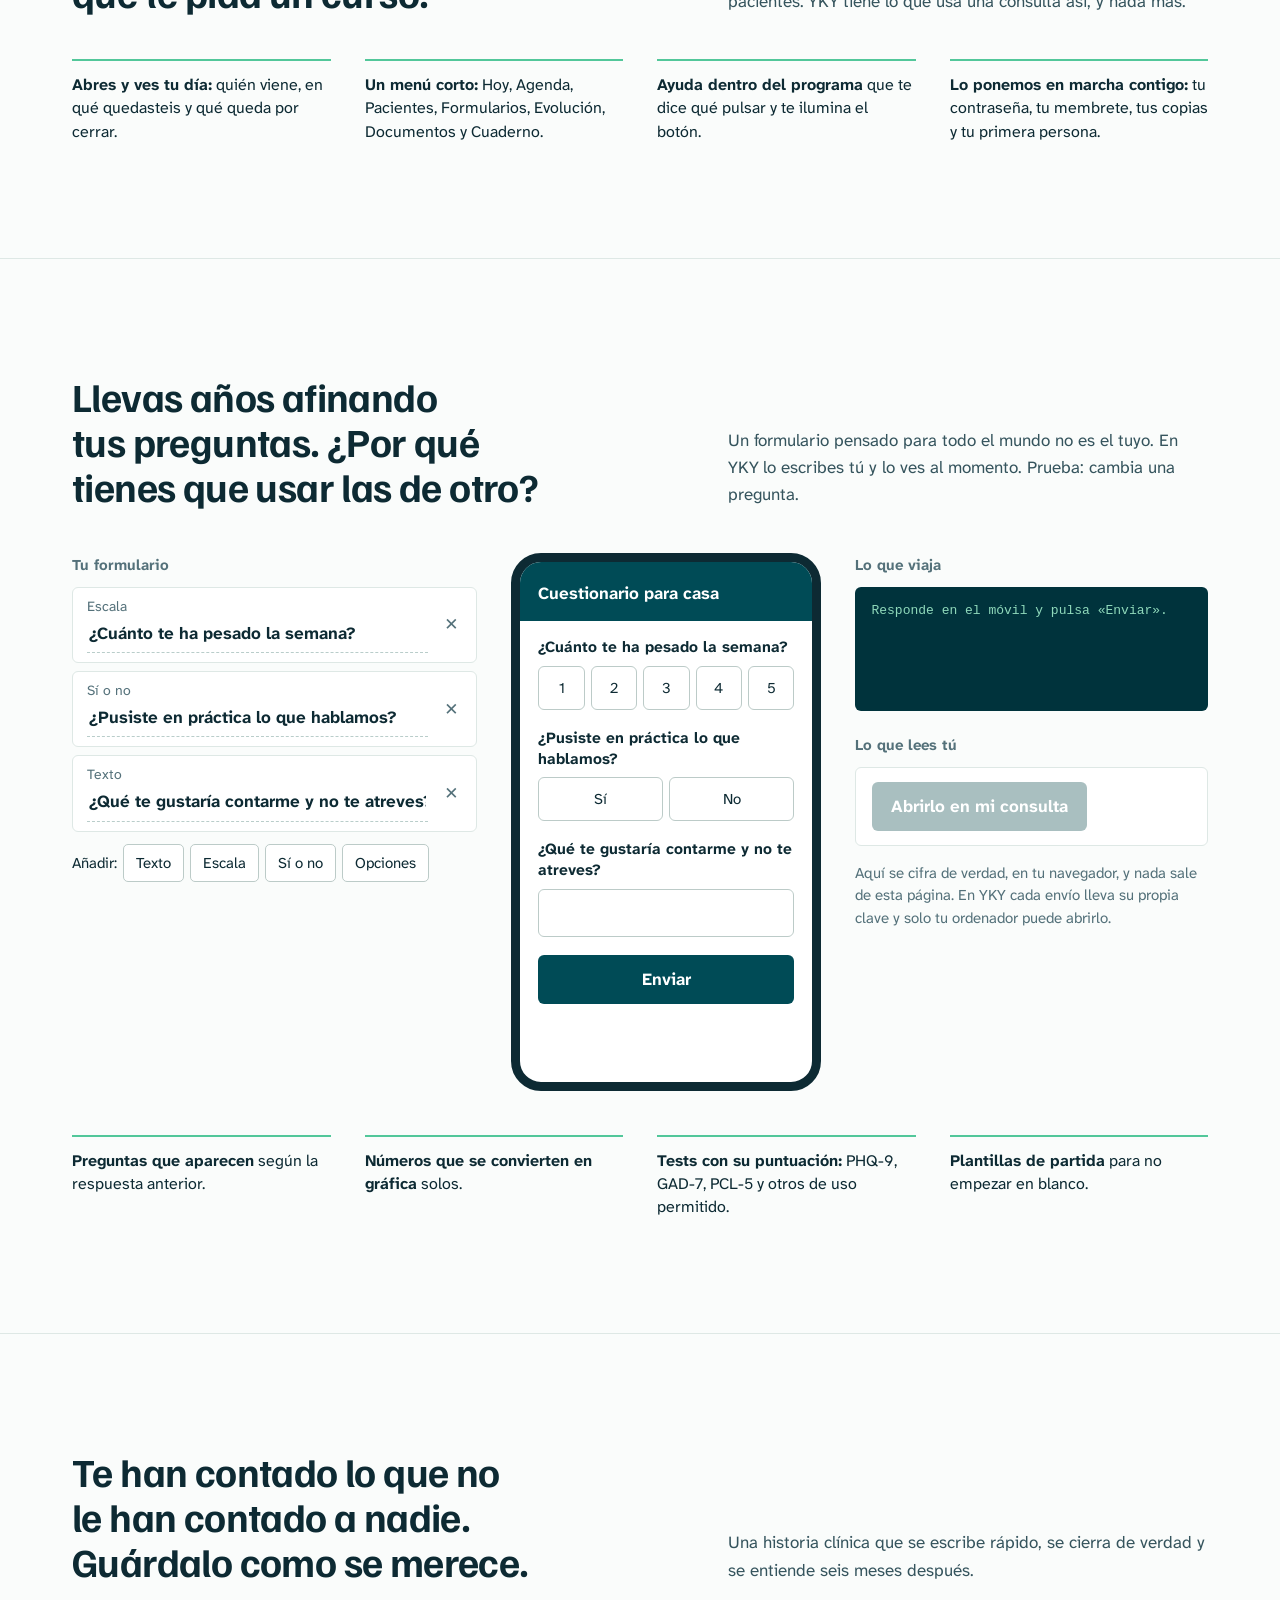
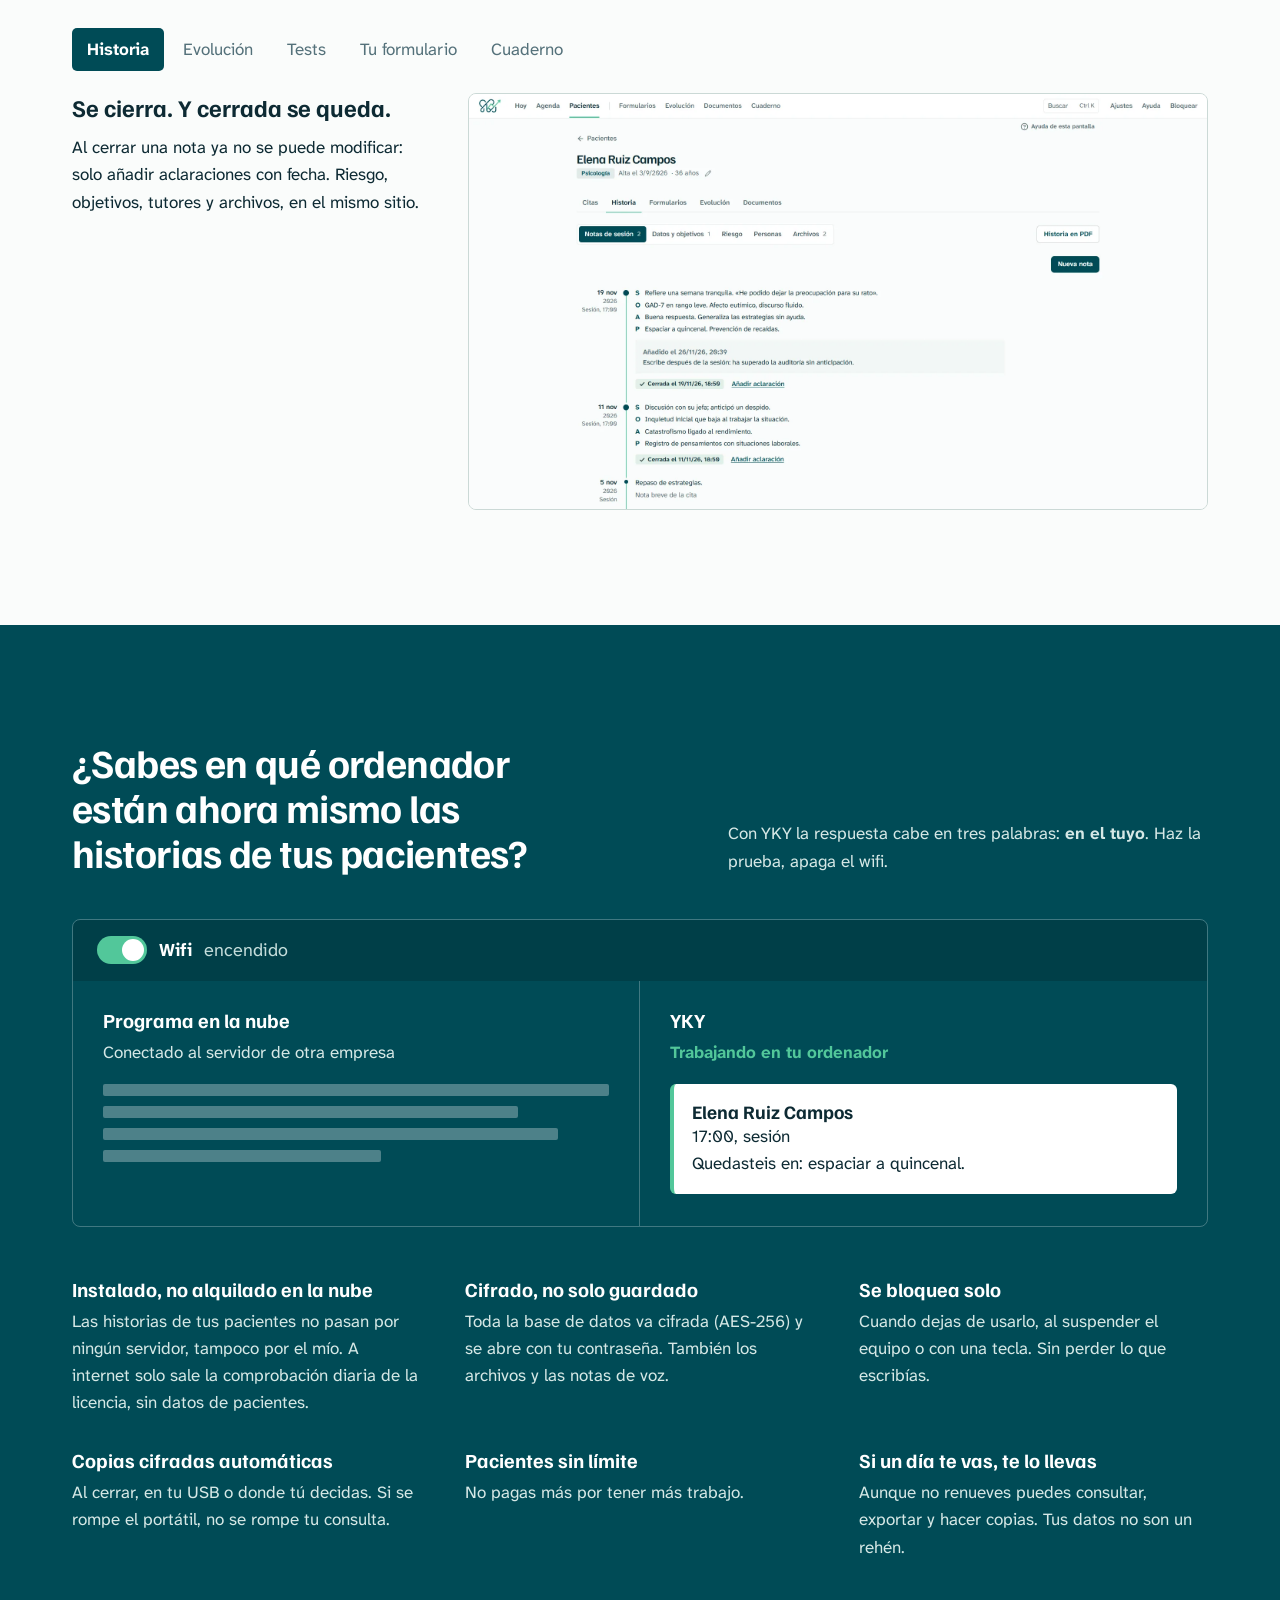
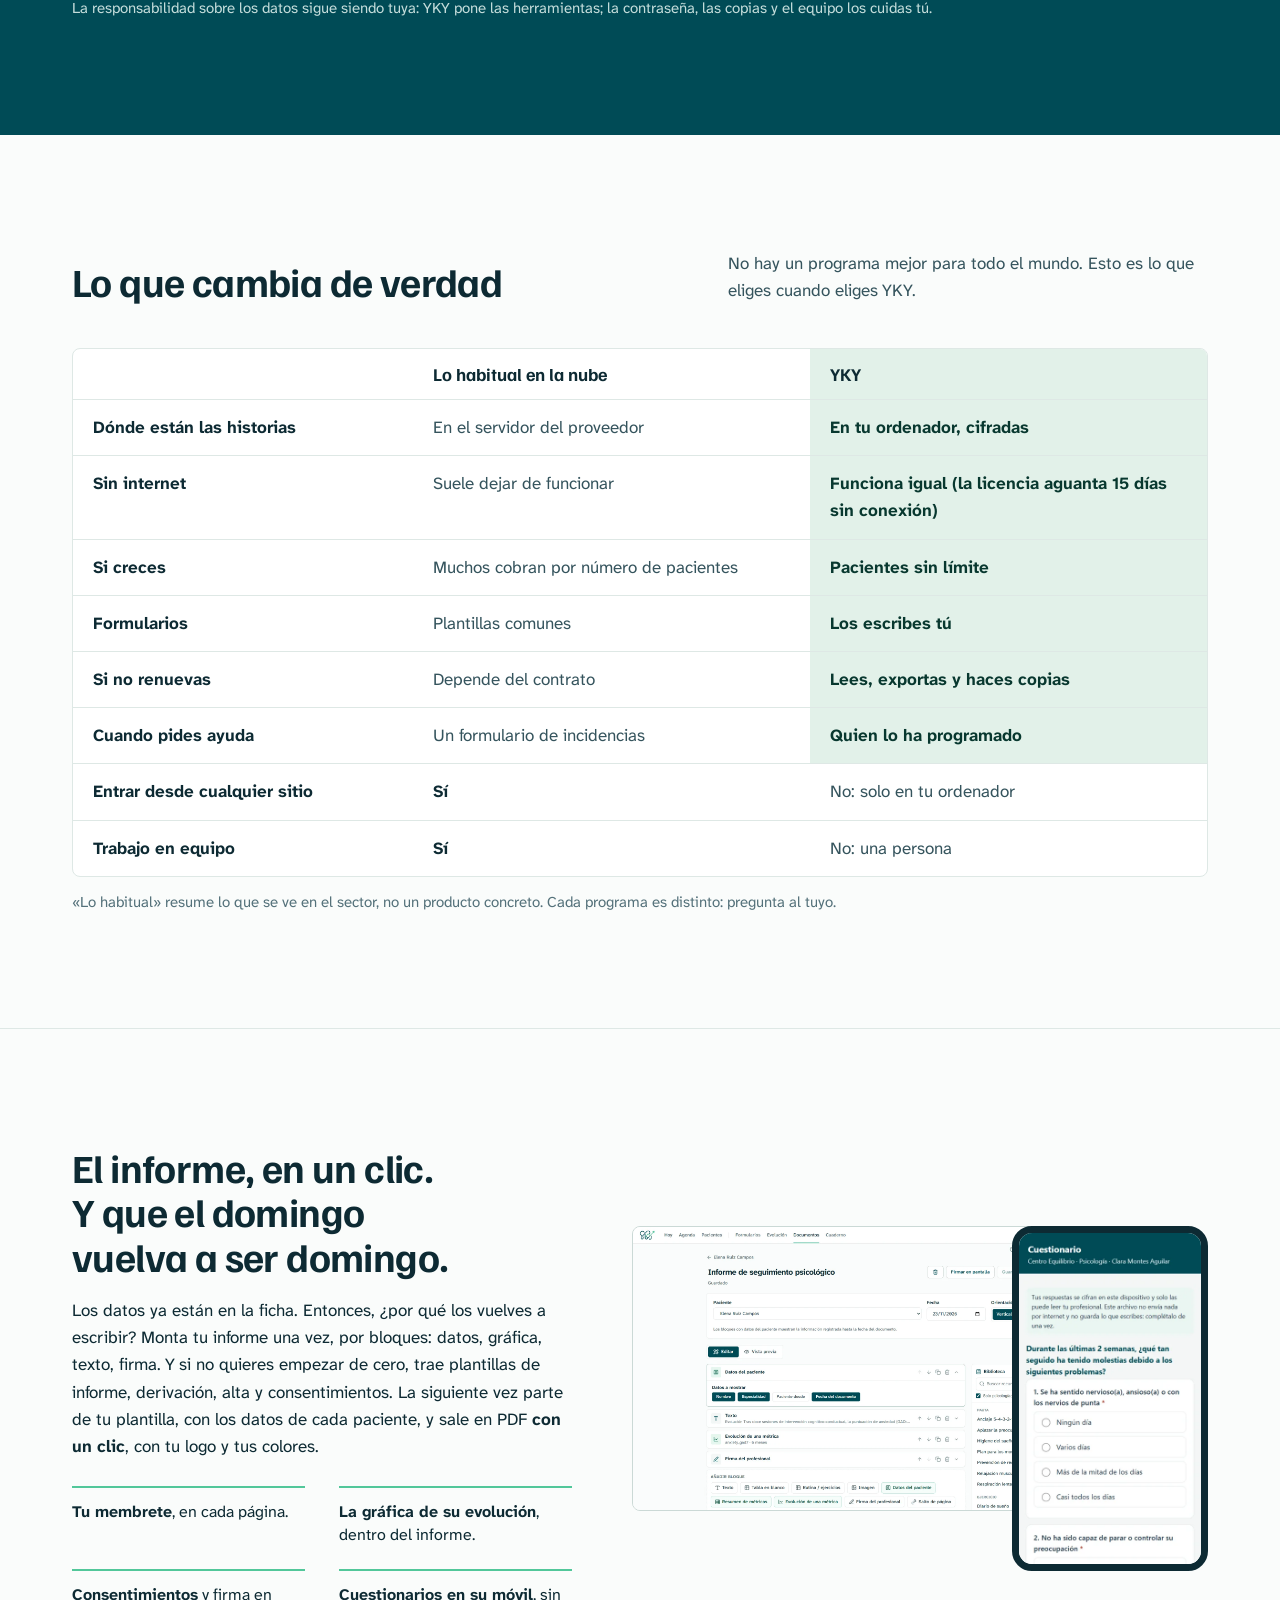
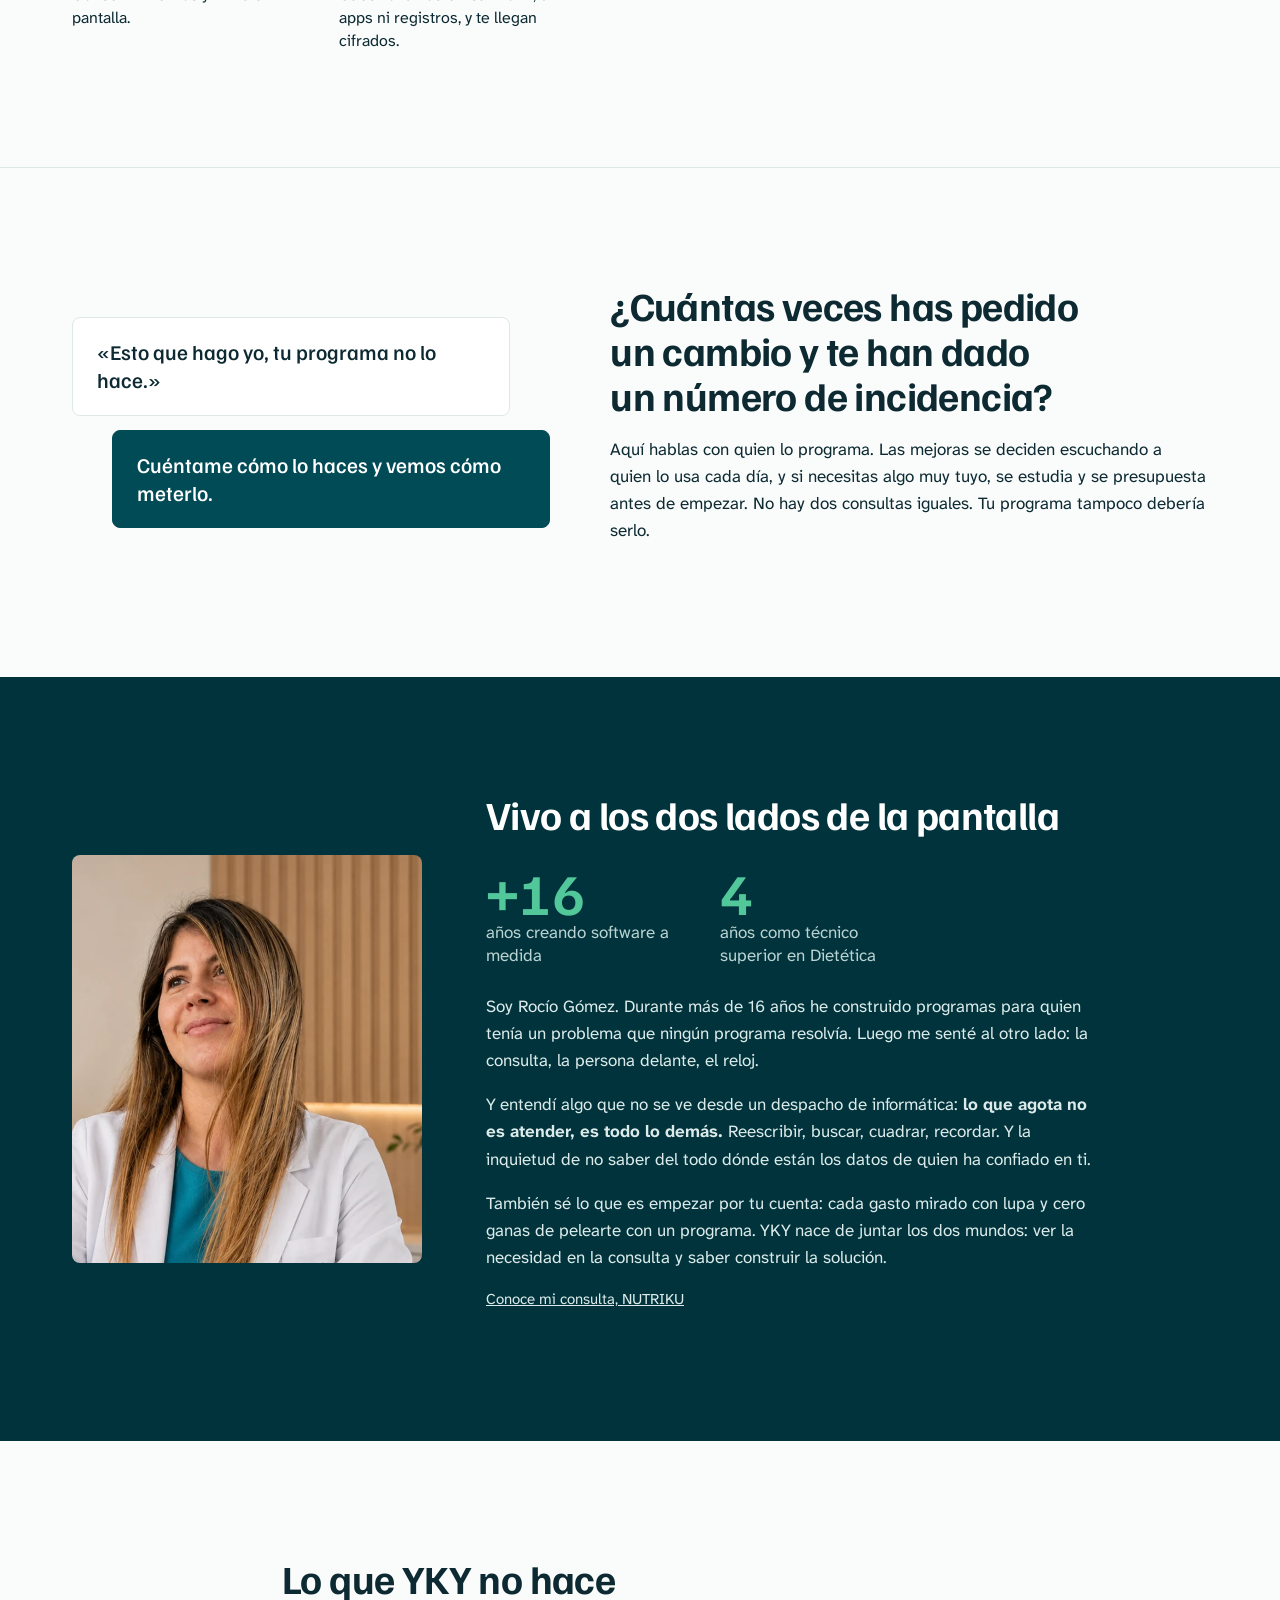
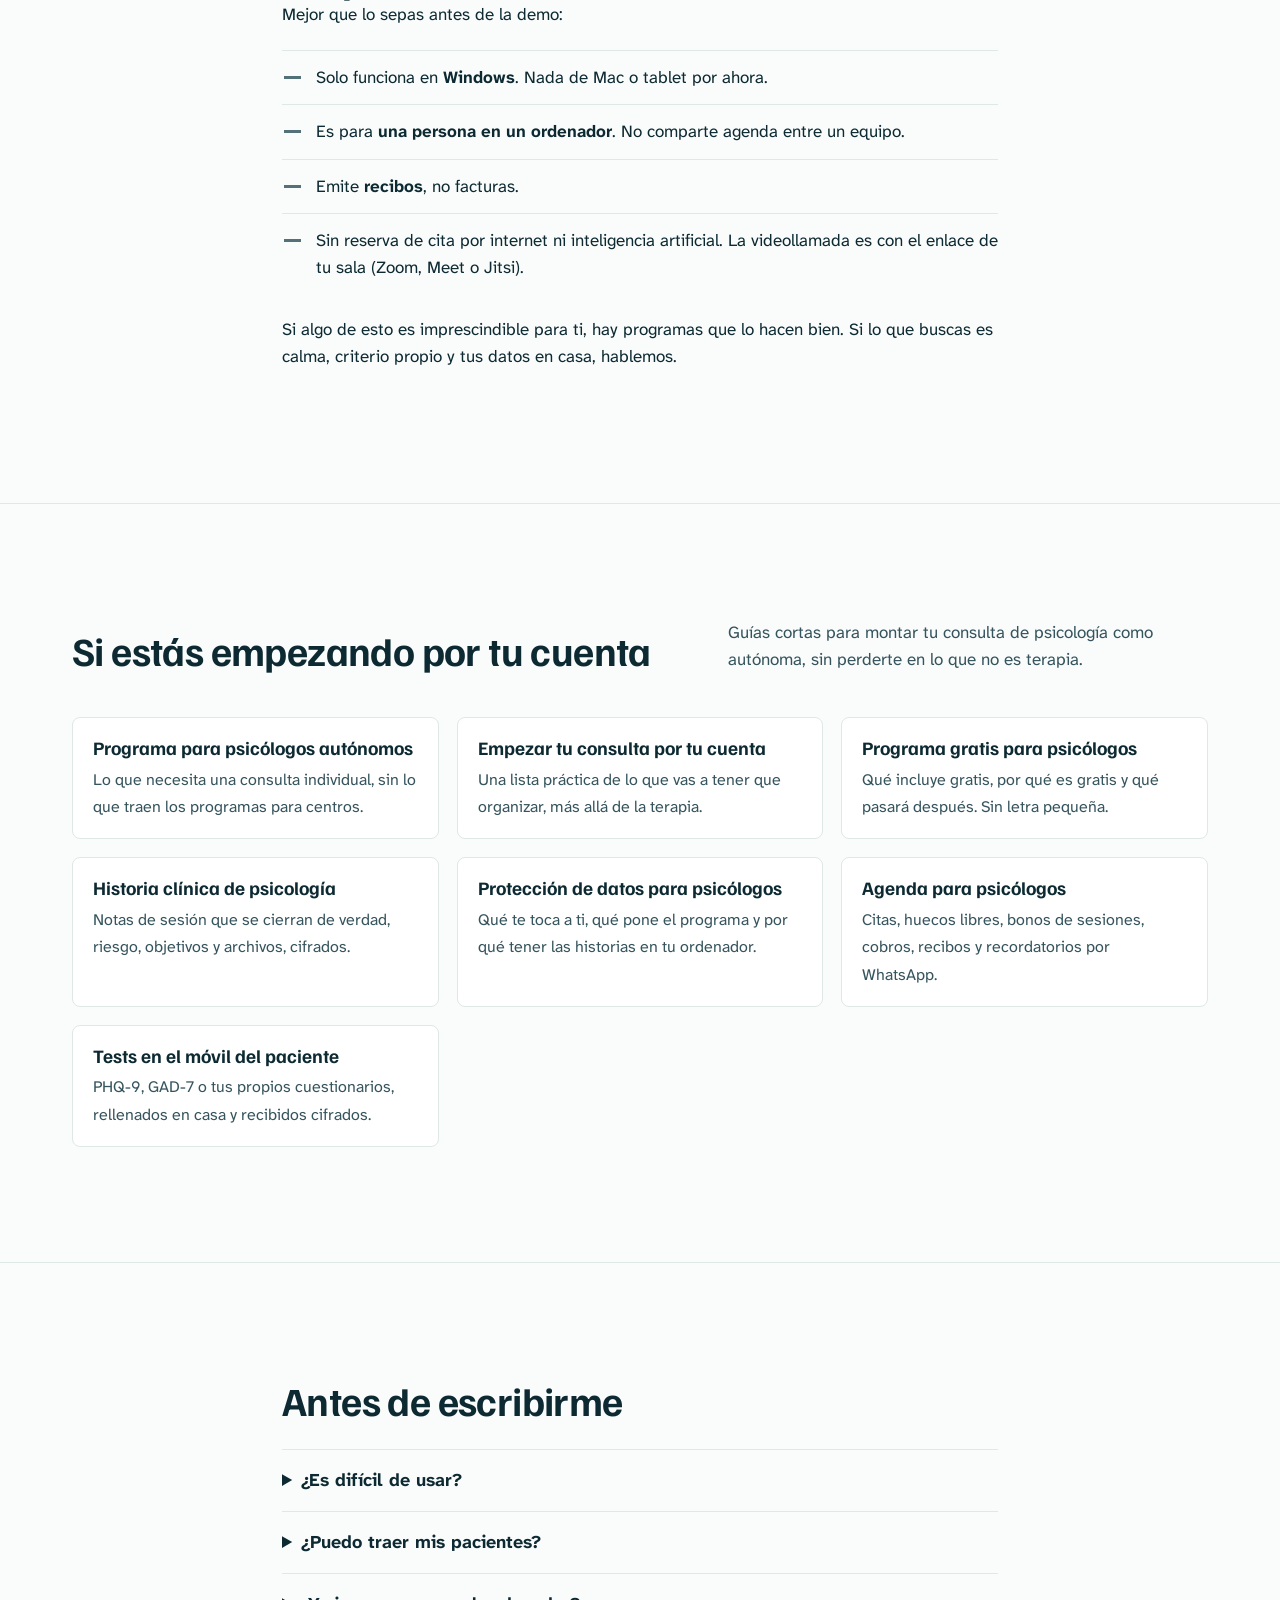
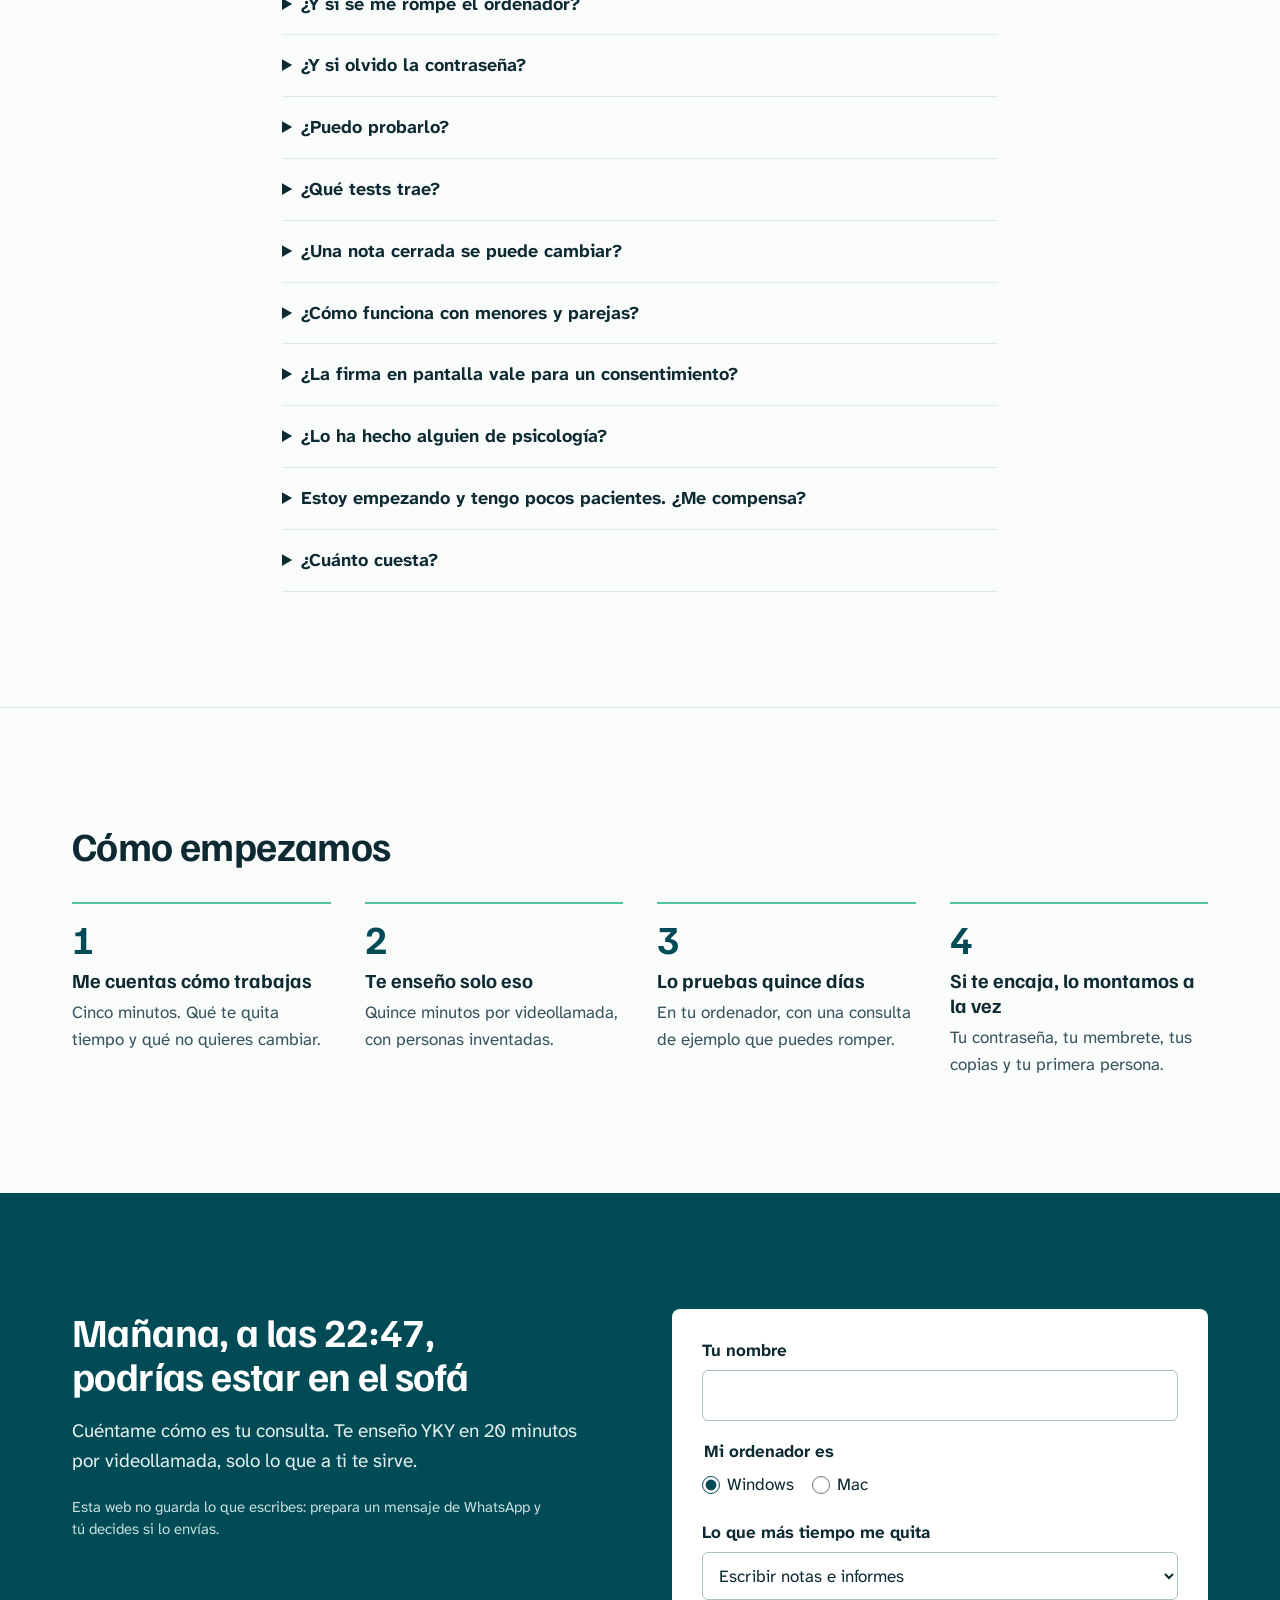
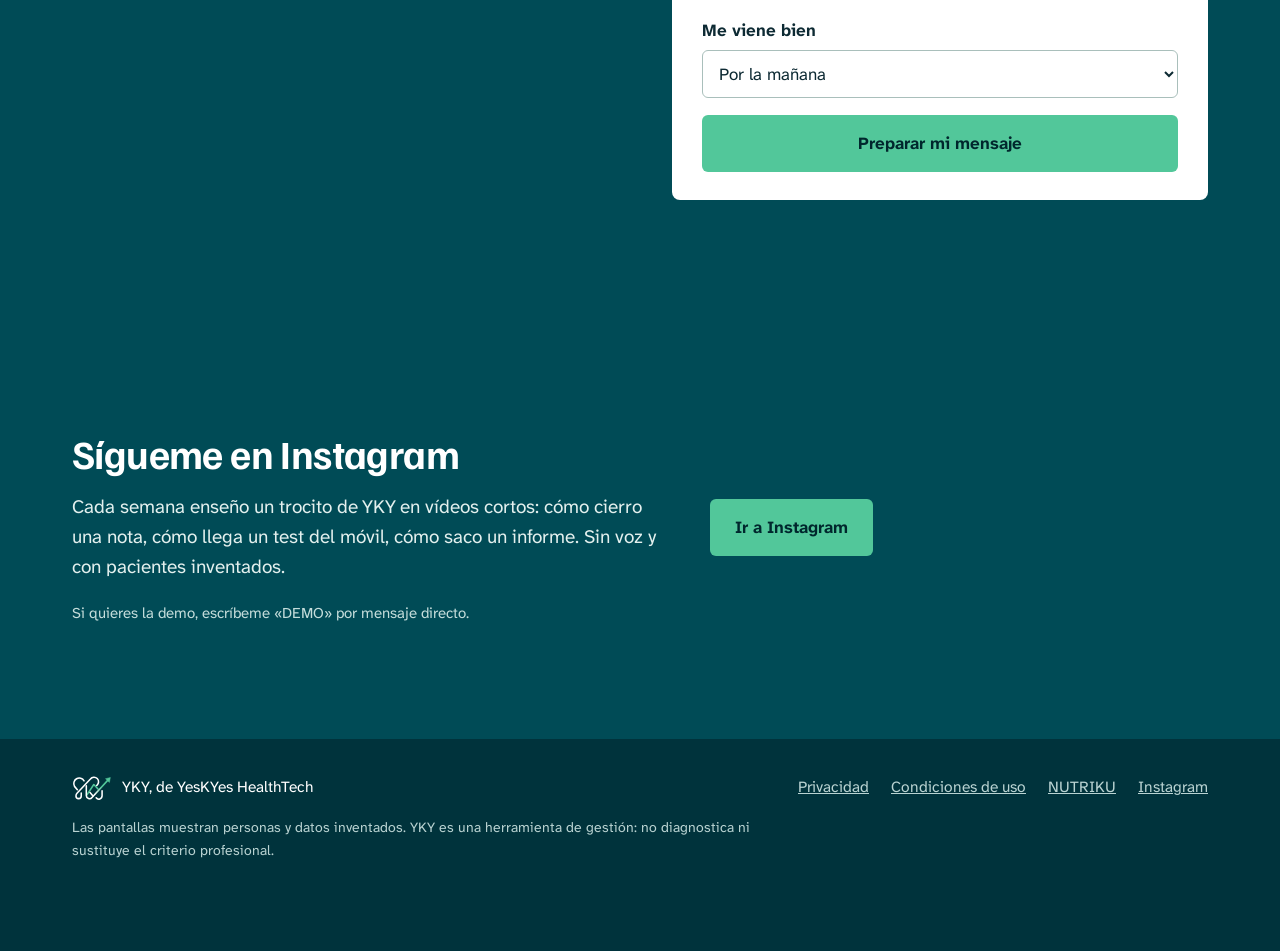
==== commit 671d912d: "Web abierta a Google: guías para psicólogos autónomos, sitemap, robots, gratis por tiempo limitado e" ====
--- a/index.html
+++ b/index.html
@@ -3,14 +3,15 @@
 <head>
 <meta charset="utf-8">
 <meta name="viewport" content="width=device-width, initial-scale=1, viewport-fit=cover">
-<title>YKY · Programa sencillo para tu consulta de psicología, en tu ordenador</title>
-<meta name="description" content="Para psicólogas y psicólogos que empiezan su consulta por su cuenta: agenda, historia clínica, tests, cuestionarios para casa e informes, sin complicaciones. Cifrado en tu ordenador, sin nube. Mira los vídeos y pide una demo.">
-<meta name="robots" content="noindex,nofollow"><!-- Quitar al publicar -->
+<title>Programa para psicólogos autónomos, sencillo y gratis · YKY</title>
+<meta name="description" content="Programa para psicólogas y psicólogos autónomos que empiezan su consulta por su cuenta: agenda, historia clínica, tests y cobros en tu ordenador, cifrado y sin nube. Gratis por tiempo limitado.">
+<link rel="canonical" href="https://yky.nutriku.com/">
 <meta name="theme-color" content="#00333C">
 <meta property="og:type" content="website">
 <meta property="og:locale" content="es_ES">
+<meta property="og:url" content="https://yky.nutriku.com/">
 <meta property="og:title" content="Elegiste acompañar a personas. No escribir notas a las once de la noche.">
-<meta property="og:description" content="El programa sencillo para tu consulta de psicología: en tu ordenador, cifrado y sin nube.">
+<meta property="og:description" content="El programa sencillo para psicólogos autónomos: en tu ordenador, cifrado y sin nube. Gratis por tiempo limitado.">
 <meta property="og:image" content="https://yky.nutriku.com/img/compartir.png">
 <meta property="og:image:width" content="1200"><meta property="og:image:height" content="630">
 <meta name="twitter:card" content="summary_large_image">
@@ -24,7 +25,7 @@
 <header class="barra">
   <div class="ancho">
     <a class="marca" href="#inicio" aria-label="YKY, inicio"><img src="img/marca-clara.svg" alt="" width="52" height="31"><span>YKY</span></a>
-    <nav aria-label="Secciones"><a href="#videos">Míralo</a><a href="#sencillo">Sin complicaciones</a><a href="#formularios">A tu medida</a><a href="#datos">Tus datos</a><a href="#quien">Quién lo hace</a></nav>
+    <nav aria-label="Secciones"><a href="#videos">Míralo</a><a href="#sencillo">Sin complicaciones</a><a href="#formularios">A tu medida</a><a href="#datos">Tus datos</a><a href="#guias">Guías</a><a href="#quien">Quién lo hace</a></nav>
     <a class="boton menta" href="#demo">Agendar una demo</a>
   </div>
 </header>
@@ -36,9 +37,9 @@
     <div class="inicio-texto">
       <p class="hora"><time>22:47</time> <span>y sigues con la consulta abierta</span></p>
       <h1>Elegiste acompañar a personas. No escribir notas a las once de la noche.</h1>
-      <p class="entrada">YKY es el programa para tu consulta de psicología que se instala <strong>en tu ordenador</strong>. Lo justo para empezar por tu cuenta, <strong>sin complicaciones</strong> y sin pantallas llenas de cosas que no usas.</p>
+      <p class="entrada">YKY es el programa para psicólogas y psicólogos <strong>autónomos</strong> que se instala <strong>en tu ordenador</strong>. Lo justo para empezar por tu cuenta, <strong>sin complicaciones</strong> y sin pantallas llenas de cosas que no usas.</p>
       <div class="acciones"><a class="boton menta grande" href="#demo">Agendar una demo</a><button class="boton linea grande" type="button" id="recoger">Recoger todo esto</button></div>
-      <p class="nota">20 minutos, con datos inventados y sin compromiso.</p>
+      <p class="nota"><span class="gratis">Gratis por tiempo limitado</span> Demo de 20 minutos, con datos inventados y sin compromiso.</p>
     </div>
     <div class="mesa-noche" id="mesaNoche">
       <div class="papel p1"><b>notas_sesion_BUENO.docx</b><i>no es el bueno</i></div>
@@ -65,7 +66,7 @@
     <p>Pantallas reales del programa, con personas inventadas. El recorrido completo dura poco más de dos minutos; los cortos, menos de uno.</p></div>
     <figure class="cine"><video id="cine" controls playsinline preload="none" poster="video/completo.jpg" src="video/completo.mp4"></video></figure>
     <div class="cortos" id="cortos"></div>
-    <p class="pide"><span>¿Te ves usándolo?</span> <a class="boton menta grande" href="#demo">Pedir mi demo</a></p>
+    <p class="pide"><span>¿Te ves usándolo?</span> <a class="boton menta grande" href="#demo">Pedir mi demo</a> <a class="boton linea grande" href="https://www.instagram.com/rociogomez_nutriku" target="_blank" rel="noopener">Más vídeos en Instagram</a></p>
   </div>
 </section>
 
@@ -207,6 +208,13 @@
   </div>
 </section>
 
+<section class="dia borde" id="guias">
+  <div class="ancho">
+    <div class="cab"><h2>Si estás empezando por tu cuenta</h2><p>Guías cortas para montar tu consulta de psicología como autónoma, sin perderte en lo que no es terapia.</p></div>
+    <!-- guias --><ul class="guias"><li><a href="programa-psicologos-autonomos/"><b>Programa para psicólogos autónomos</b><span>Lo que necesita una consulta individual, sin lo que traen los programas para centros.</span></a></li><li><a href="empezar-consulta-psicologia/"><b>Empezar tu consulta por tu cuenta</b><span>Una lista práctica de lo que vas a tener que organizar, más allá de la terapia.</span></a></li><li><a href="programa-gratis-psicologos/"><b>Programa gratis para psicólogos</b><span>Qué incluye gratis, por qué es gratis y qué pasará después. Sin letra pequeña.</span></a></li><li><a href="historia-clinica-psicologia/"><b>Historia clínica de psicología</b><span>Notas de sesión que se cierran de verdad, riesgo, objetivos y archivos, cifrados.</span></a></li><li><a href="proteccion-datos-psicologos/"><b>Protección de datos para psicólogos</b><span>Qué te toca a ti, qué pone el programa y por qué tener las historias en tu ordenador.</span></a></li><li><a href="agenda-psicologos/"><b>Agenda para psicólogos</b><span>Citas, huecos libres, bonos de sesiones, cobros, recibos y recordatorios por WhatsApp.</span></a></li><li><a href="tests-psicologicos-paciente/"><b>Tests en el móvil del paciente</b><span>PHQ-9, GAD-7 o tus propios cuestionarios, rellenados en casa y recibidos cifrados.</span></a></li></ul><!-- /guias -->
+  </div>
+</section>
+
 <section class="dia borde" id="preguntas">
   <div class="ancho estrecho">
     <h2>Antes de escribirme</h2>
@@ -247,11 +255,18 @@
     </form>
   </div>
 </section>
+
+<section class="sello" id="instagram">
+  <div class="ancho insta">
+    <div><h2>Sígueme en Instagram</h2><p>Cada semana enseño un trocito de YKY en vídeos cortos: cómo cierro una nota, cómo llega un test del móvil, cómo saco un informe. Sin voz y con pacientes inventados.</p><p class="nota">Si quieres la demo, escríbeme «DEMO» por mensaje directo.</p></div>
+    <div class="acciones"><a class="boton menta grande" href="https://www.instagram.com/rociogomez_nutriku" target="_blank" rel="noopener">Ir a Instagram</a></div>
+  </div>
+</section>
 </main>
 
 <footer><div class="ancho"><span><img src="img/marca-clara.svg" alt="" width="40" height="24"> YKY, de YesKYes HealthTech</span><nav aria-label="Legal"><a href="privacidad.html">Privacidad</a><a href="condiciones.html">Condiciones de uso</a><a href="https://nutriku.com/" target="_blank" rel="noopener">NUTRIKU</a><a href="https://www.instagram.com/rociogomez_nutriku" target="_blank" rel="noopener">Instagram</a></nav><small>Las pantallas muestran personas y datos inventados. YKY es una herramienta de gestión: no diagnostica ni sustituye el criterio profesional.</small></div></footer>
 <a class="boton menta fijo" href="#demo">Agendar una demo</a>
-<script type="application/ld+json">{"@context":"https://schema.org","@type":"SoftwareApplication","name":"YKY","applicationCategory":"BusinessApplication","operatingSystem":"Windows","description":"Programa de escritorio para consultas de psicología: historia clínica, tests, cuestionarios para casa, agenda, evolución e informes, con los datos cifrados en el ordenador de quien lo usa.","author":{"@type":"Person","name":"Rocío Gómez","jobTitle":"Técnico superior en Dietética y desarrolladora de software"}}</script>
+<script type="application/ld+json">{"@context":"https://schema.org","@type":"SoftwareApplication","name":"YKY","url":"https://yky.nutriku.com/","image":"https://yky.nutriku.com/img/compartir.png","applicationCategory":"BusinessApplication","applicationSubCategory":"Programa de gestión para consultas de psicología","operatingSystem":"Windows","inLanguage":"es-ES","description":"Programa de escritorio para psicólogas y psicólogos autónomos con consulta individual: agenda, cobros y bonos, historia clínica, tests, cuestionarios para casa, evolución e informes, con los datos cifrados en el ordenador de quien lo usa.","audience":{"@type":"Audience","audienceType":"Psicólogas y psicólogos autónomos"},"offers":{"@type":"Offer","price":"0","priceCurrency":"EUR","description":"Gratis por tiempo limitado"},"author":{"@type":"Person","name":"Rocío Gómez","jobTitle":"Técnico superior en Dietética y desarrolladora de software","sameAs":["https://www.instagram.com/rociogomez_nutriku","https://nutriku.com/"]}}</script>
 <script src="web.js"></script>
 </body>
 </html>
--- a/estilo.css
+++ b/estilo.css
@@ -142,4 +142,21 @@
   .taller, .garantias, .hechos, .hechos.una, .lados { grid-template-columns: minmax(0, 1fr); } .movil { max-width: 320px; margin: 0 auto; width: 100%; } .mesa-izq, .mesa-der, .lado { padding: 22px 20px; } .nube { border-right: 0; border-bottom: 1px solid rgba(255, 255, 255, .25); } .com { grid-template-columns: 24px minmax(0, 1fr) 62px; } .com .barr { grid-column: 2 / -1; grid-row: 2; } .com .cambio { margin: 0; } .lado { min-height: 0; } .doble { padding-right: 40px; } .carta p { margin-right: 0; } .carta .resp { margin-left: 0; } form#formDemo { padding: 22px 20px; } footer .ancho { grid-template-columns: 1fr; }
   .fijo { display: block; position: fixed; left: 16px; right: 16px; bottom: max(14px, env(safe-area-inset-bottom)); text-align: center; z-index: 40; padding: 13px; transition: transform .25s; } .fijo.fuera { transform: translateY(90px); }
 }
+/* Páginas de guía (SEO) e Instagram */
+.gratis { display: inline-block; background: var(--salvia); color: #08382f; border-radius: 999px; padding: 3px 12px; font-weight: 700; font-size: 15px; margin-right: 8px; }
+.cabecera { padding: clamp(48px, 7vw, 84px) 0; } .cabecera h1 { max-width: 24ch; } .cabecera .nota { color: var(--niebla); margin: 18px 0 0; }
+.migas { font-size: 15px; color: var(--niebla); margin: 0 0 18px; } .migas a { color: var(--niebla); } .migas a:hover { color: #fff; }
+.guia .dia { padding: clamp(52px, 6vw, 80px) 0; }
+.texto { max-width: 720px; } .texto h2 { margin-bottom: 18px; } .texto h3 { margin: 26px 0 8px; } .texto ul, .texto ol { padding-left: 1.25em; margin: 0 0 1em; } .texto li { margin-bottom: 8px; }
+.partido .texto { max-width: none; }
+.aparte { background: var(--claro); border-left: 3px solid var(--teal); padding: 16px 20px; border-radius: 0 8px 8px 0; margin: 22px 0; } .aparte p:last-child { margin: 0; }
+.guias { list-style: none; padding: 0; margin: 30px 0 0; display: grid; grid-template-columns: repeat(3, minmax(0, 1fr)); gap: 18px; }
+.guias a { display: block; height: 100%; border: 1px solid var(--linea); border-radius: 8px; padding: 18px 20px; text-decoration: none; background: #fff; transition: border-color .18s; } .guias a:hover { border-color: var(--teal); }
+.guias b { display: block; font: 700 19px/1.25 Familjen, sans-serif; margin-bottom: 6px; } .guias span { color: #35545d; font-size: 16px; line-height: 1.45; }
+.insta { display: grid; grid-template-columns: minmax(0, 1.2fr) minmax(0, 1fr); gap: 40px; align-items: center; } .insta p { color: #e3f0ee; font-size: 19px; max-width: 32em; } .insta .nota { font-size: 15px; color: #c4dddb; }
+.insta .acciones { justify-content: flex-start; } .insta h2 { margin-bottom: 16px; }
+.marco.estrecha { max-width: 300px; justify-self: center; border: 7px solid var(--tinta); border-radius: 20px; }
+@media (max-width: 1000px) { .guias { grid-template-columns: 1fr 1fr; } .insta { grid-template-columns: minmax(0, 1fr); gap: 20px; } }
+@media (max-width: 640px) { .guias { grid-template-columns: minmax(0, 1fr); } }
+
 @media (prefers-reduced-motion: reduce) { *, *::before, *::after { transition: none !important; } html { scroll-behavior: auto; } }
